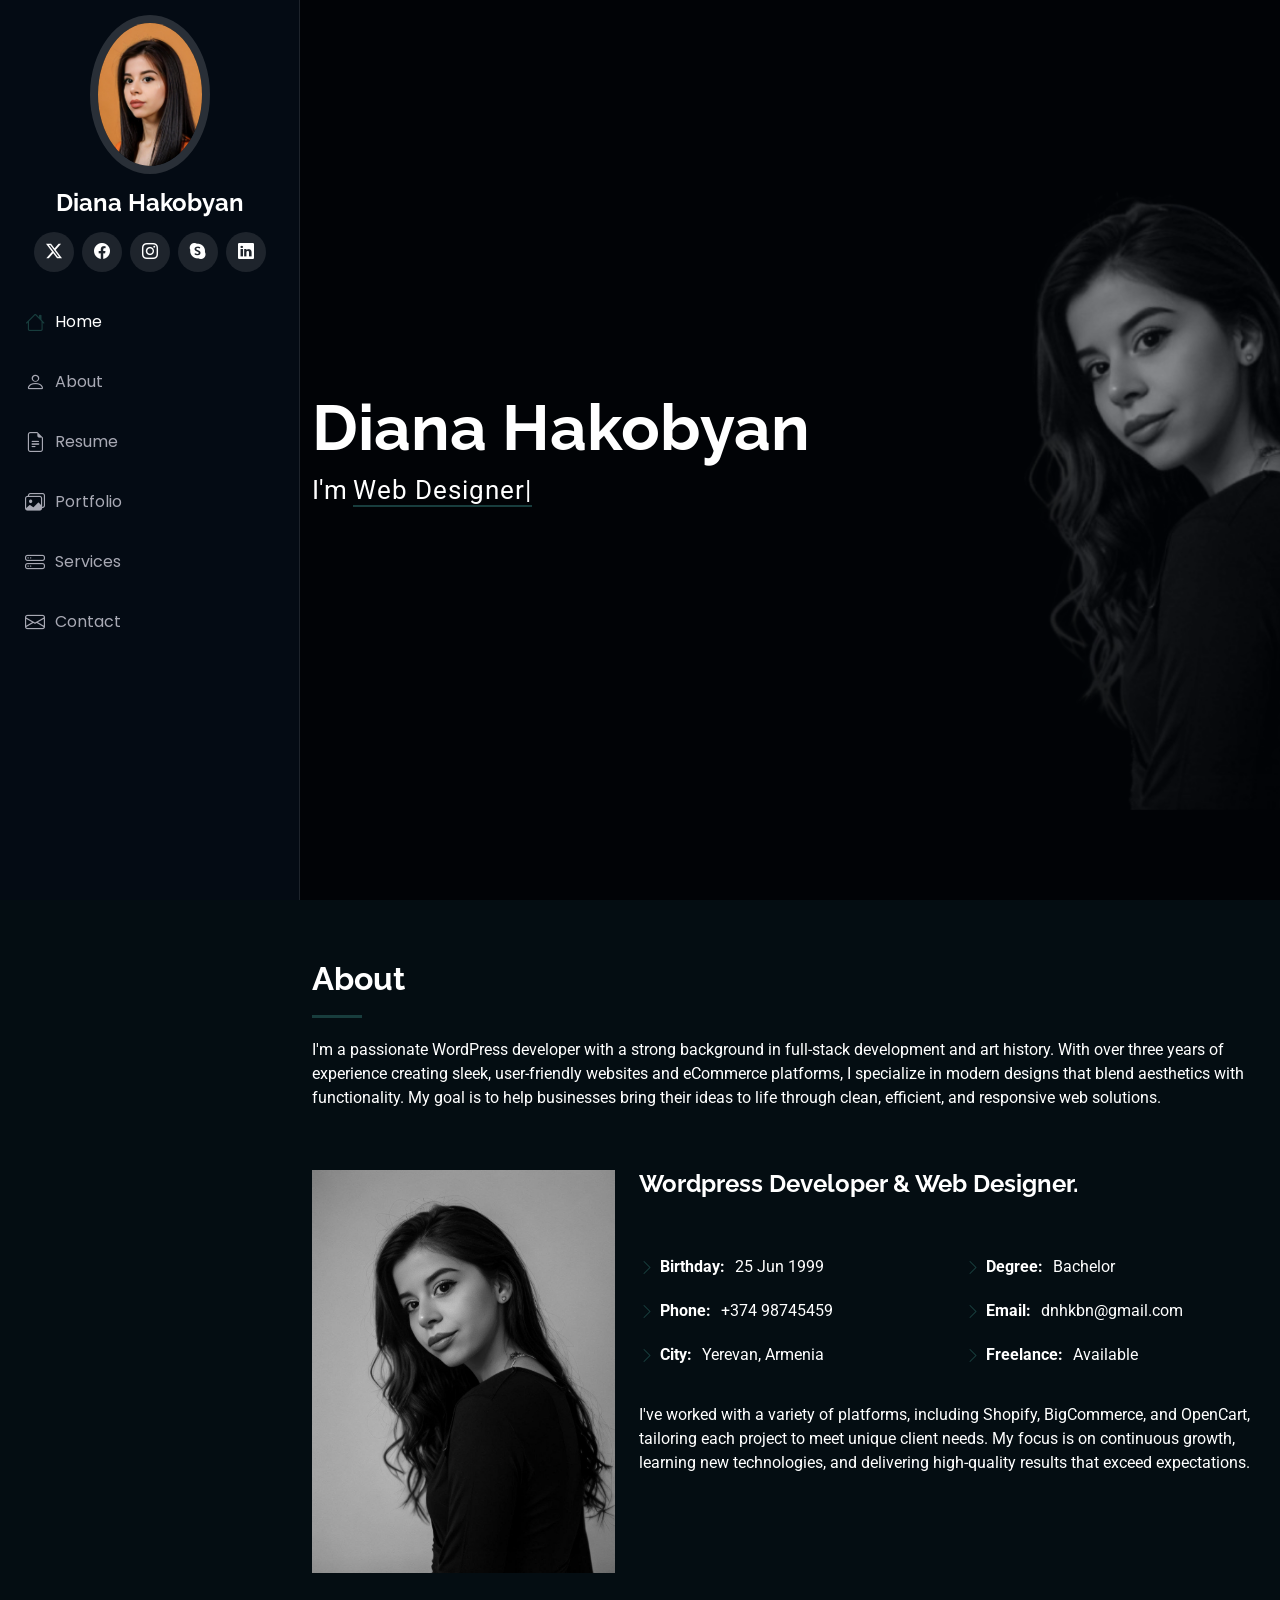
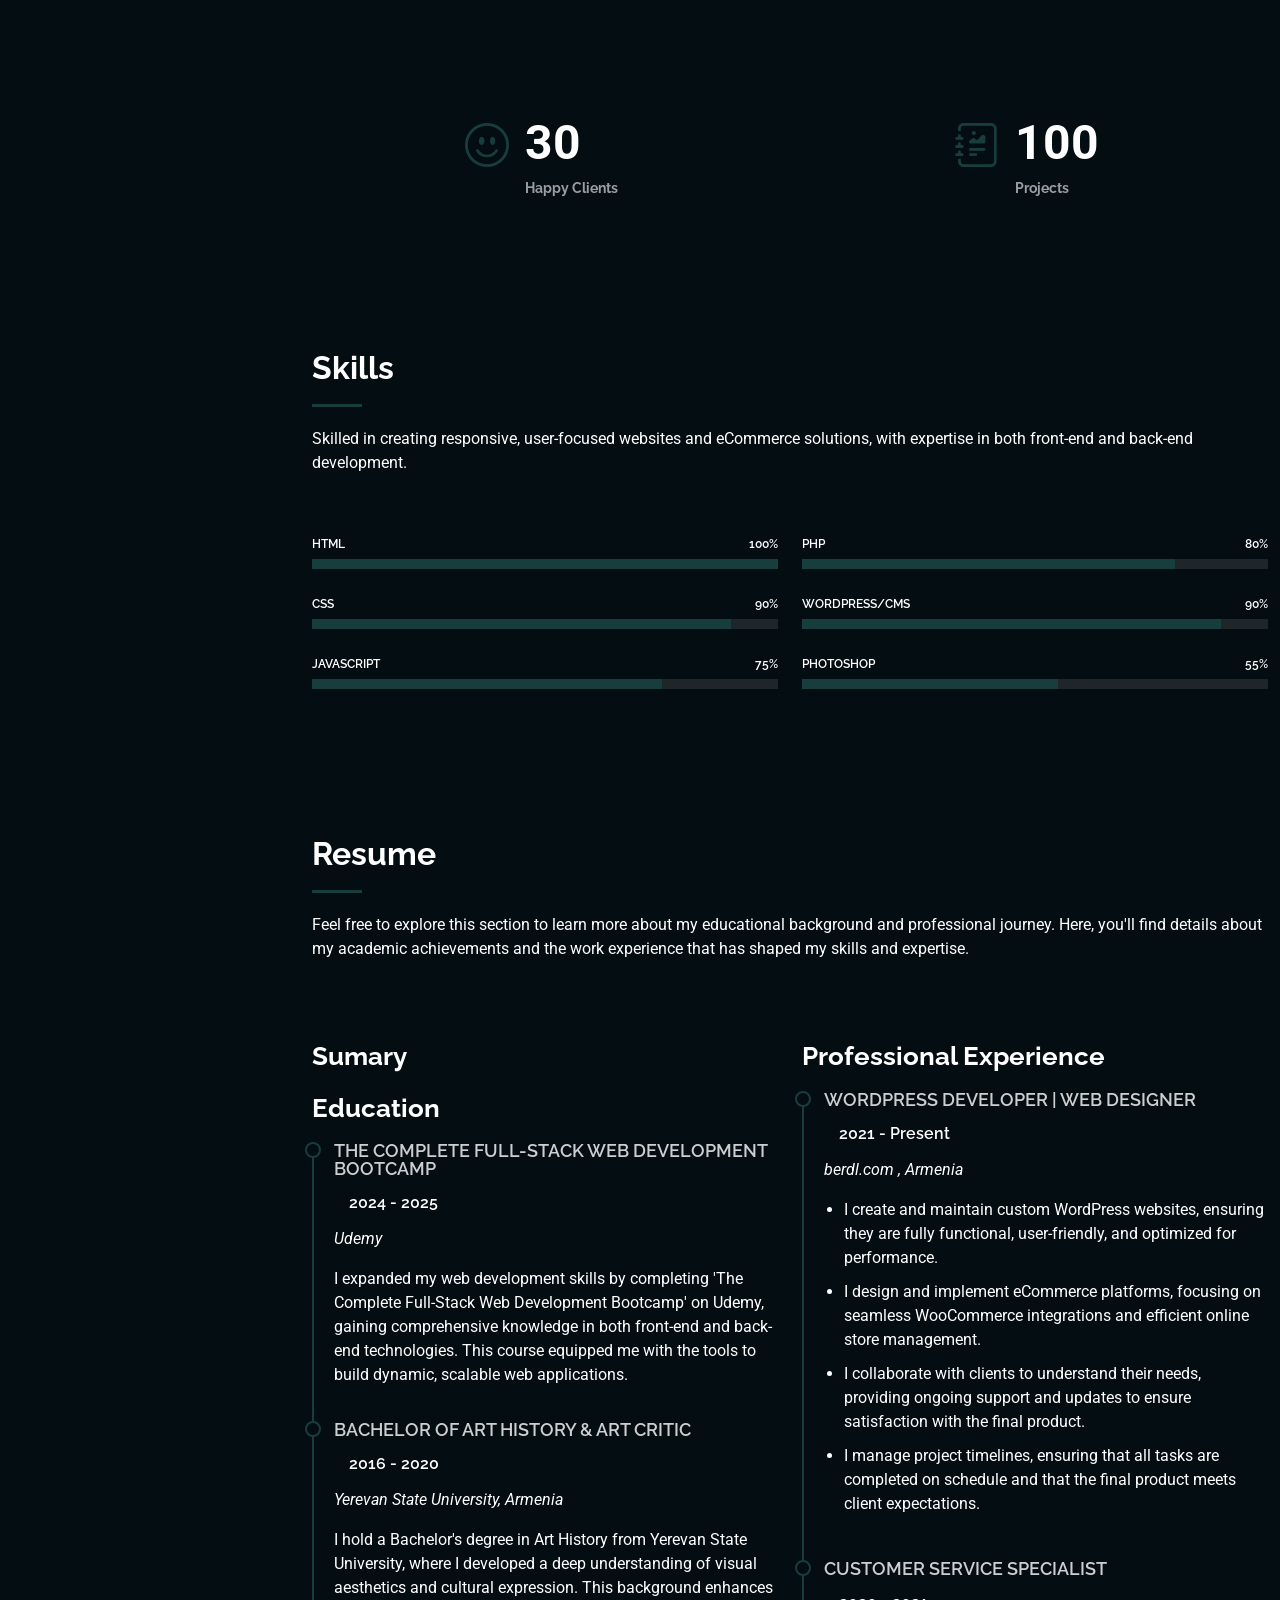
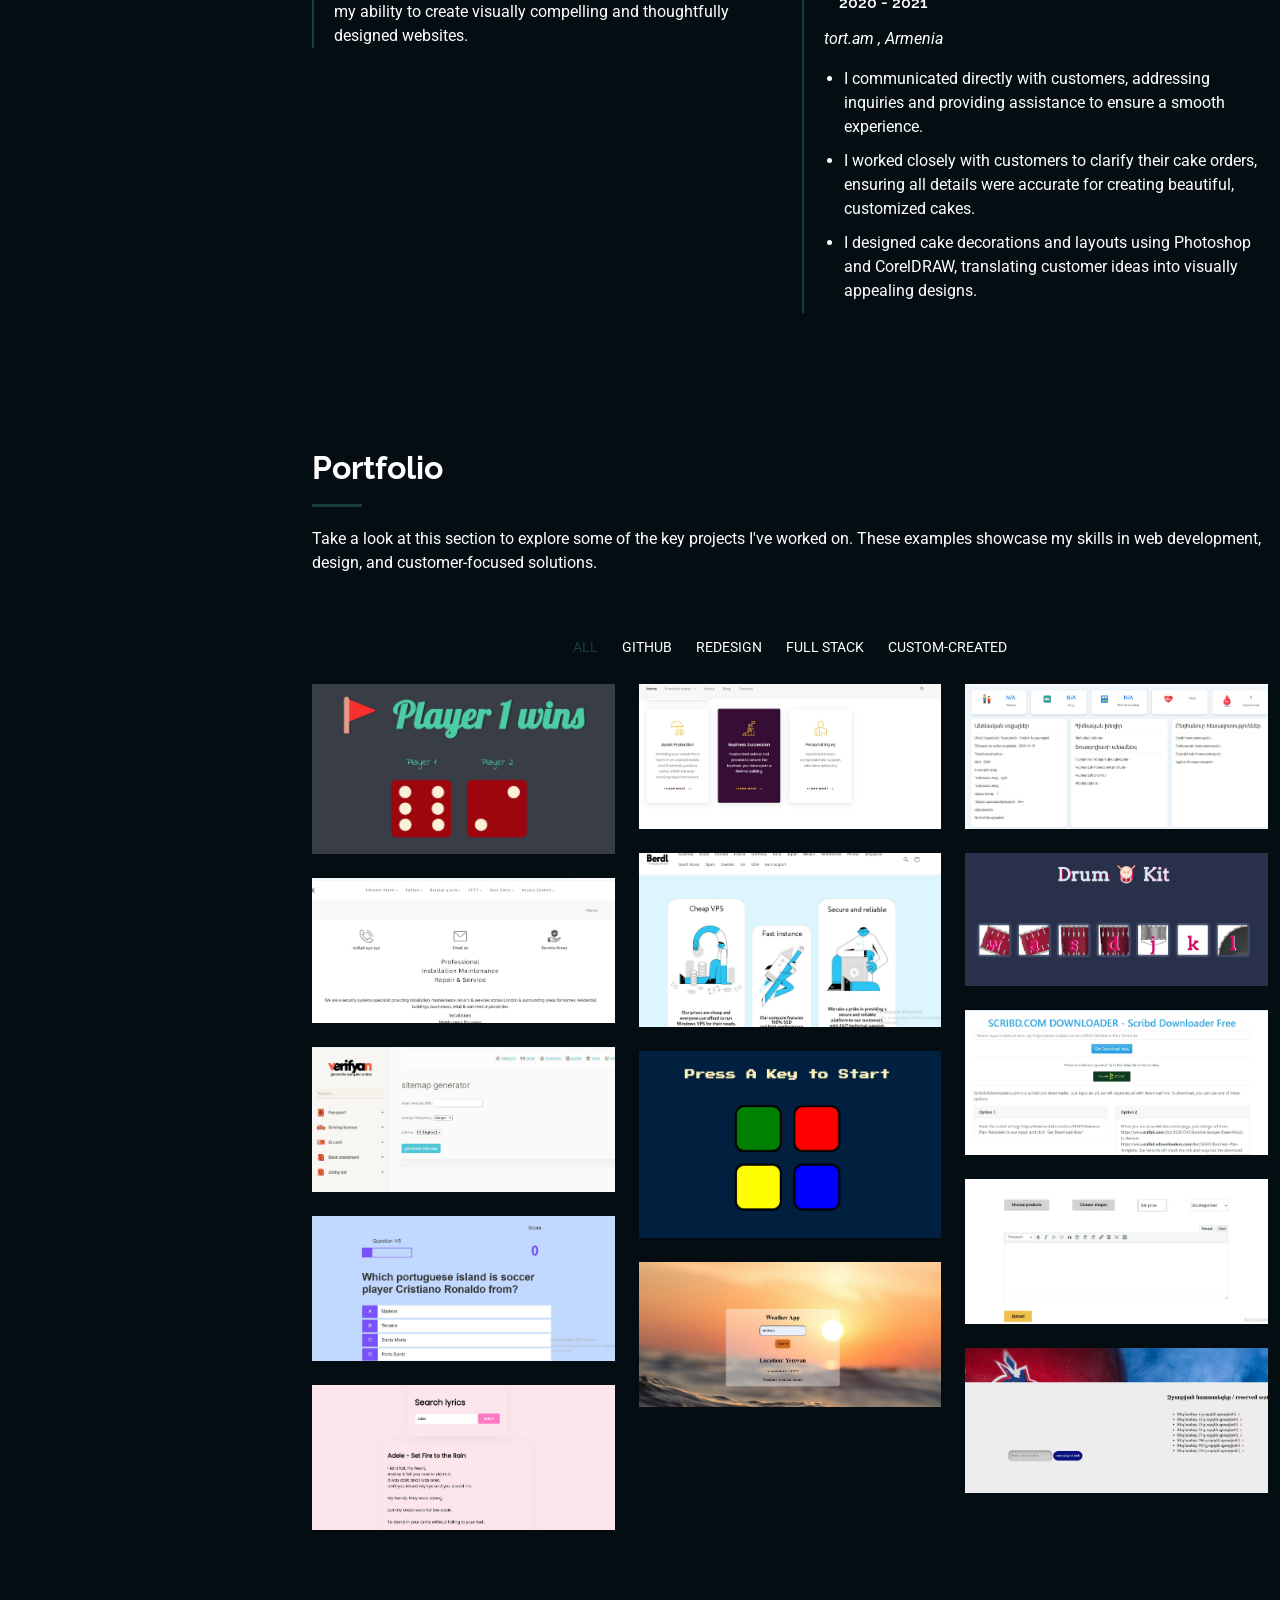
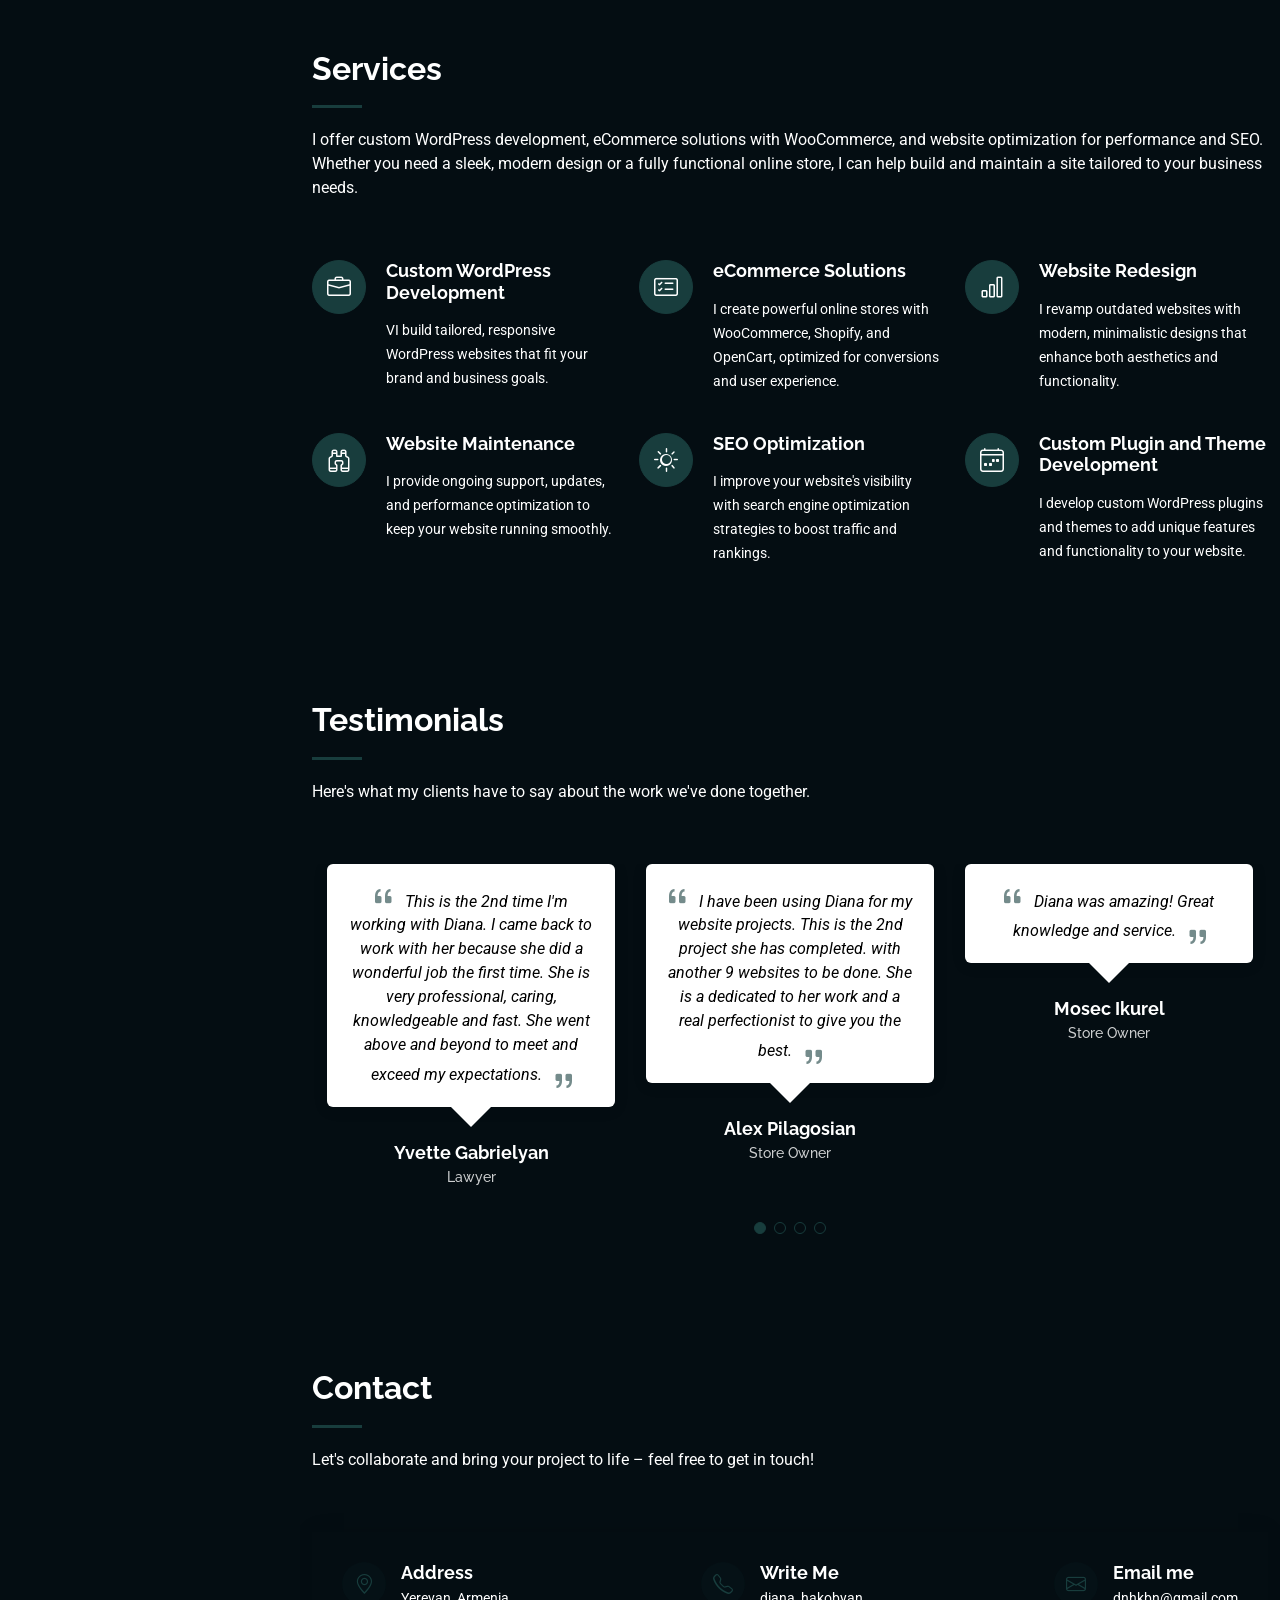
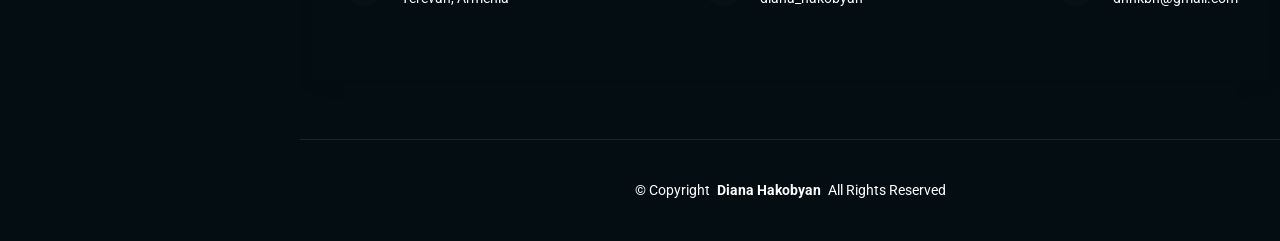
==== index.html @ a014fd64 "first commit" ====
<!DOCTYPE html>
<html lang="en">

<head>
  <meta charset="utf-8">
  <meta content="width=device-width, initial-scale=1.0" name="viewport">
  <title>Index - iPortfolio Bootstrap Template</title>
  <meta content="" name="description">
  <meta content="" name="keywords">

  <link href="assets/img/favicon.png" rel="icon">
  <link href="assets/img/apple-touch-icon.png" rel="apple-touch-icon">

  <link href="https://fonts.googleapis.com" rel="preconnect">
  <link href="https://fonts.gstatic.com" rel="preconnect" crossorigin>
  <link
    href="https://fonts.googleapis.com/css2?family=Roboto:ital,wght@0,100;0,300;0,400;0,500;0,700;0,900;1,100;1,300;1,400;1,500;1,700;1,900&family=Poppins:ital,wght@0,100;0,200;0,300;0,400;0,500;0,600;0,700;0,800;0,900;1,100;1,200;1,300;1,400;1,500;1,600;1,700;1,800;1,900&family=Raleway:ital,wght@0,100;0,200;0,300;0,400;0,500;0,600;0,700;0,800;0,900;1,100;1,200;1,300;1,400;1,500;1,600;1,700;1,800;1,900&display=swap"
    rel="stylesheet">

  <link href="assets/vendor/bootstrap/css/bootstrap.min.css" rel="stylesheet">
  <link href="assets/vendor/bootstrap-icons/bootstrap-icons.css" rel="stylesheet">
  <link href="assets/vendor/aos/aos.css" rel="stylesheet">
  <link href="assets/vendor/glightbox/css/glightbox.min.css" rel="stylesheet">
  <link href="assets/vendor/swiper/swiper-bundle.min.css" rel="stylesheet">

  <link href="assets/css/main.css" rel="stylesheet">


</head>

<body class="index-page">

  <header id="header" class="header dark-background d-flex flex-column">
    <i class="header-toggle d-xl-none bi bi-list"></i>

    <div class="profile-img">
      <img src="assets/img/my-profile-img.jpg" alt="" class="img-fluid rounded-circle">
    </div>

    <a href="index.html" class="logo d-flex align-items-center justify-content-center">
      <!-- Uncomment the line below if you also wish to use an image logo -->
      <!-- <img src="assets/img/logo.png" alt=""> -->
      <h1 class="sitename">Diana Hakobyan</h1>
    </a>

    <div class="social-links text-center">
      <a href="https://x.com/DianaHakobyan99" class="twitter"><i class="bi bi-twitter-x"></i></a>
      <a href="https://www.facebook.com/diane.hakobian" class="facebook"><i class="bi bi-facebook"></i></a>
      <a href="https://www.instagram.com/diane_hakobian?igsh=c2w3bjRsZ3l2eXR4" class="instagram"><i
          class="bi bi-instagram"></i></a>
      <a href="https://join.skype.com/invite/zMiJezoXr7oY" class="google-plus"><i class="bi bi-skype"></i></a>
      <a href="https://www.linkedin.com/in/diana-hakobian-557017204/" class="linkedin"><i
          class="bi bi-linkedin"></i></a>
    </div>

    <nav id="navmenu" class="navmenu">
      <ul>
        <li><a href="#hero" class="active"><i class="bi bi-house navicon"></i>Home</a></li>
        <li><a href="#about"><i class="bi bi-person navicon"></i> About</a></li>
        <li><a href="#resume"><i class="bi bi-file-earmark-text navicon"></i> Resume</a></li>
        <li><a href="#portfolio"><i class="bi bi-images navicon"></i> Portfolio</a></li>
        <li><a href="#services"><i class="bi bi-hdd-stack navicon"></i> Services</a></li>
        <li><a href="#contact"><i class="bi bi-envelope navicon"></i> Contact</a></li>
      </ul>
    </nav>

  </header>

  <main class="main">

    <!-- Hero Section -->
    <section id="hero" class="hero section dark-background">

      <img src="assets/img/hero-bg.jpg" alt="" data-aos="fade-in" class="">

      <div class="container" data-aos="fade-up" data-aos-delay="100">
        <h2>Diana Hakobyan</h2>
        <p>I'm <span class="typed" data-typed-items="Web Designer">Wordpress developer</span><span
            class="typed-cursor typed-cursor--blink" aria-hidden="true"></span><span
            class="typed-cursor typed-cursor--blink" aria-hidden="true"></span></p>
      </div>

    </section><!-- /Hero Section -->

    <!-- About Section -->
    <section id="about" class="about section">

      <!-- Section Title -->
      <div class="container section-title" data-aos="fade-up">
        <h2>About</h2>
        <p>I'm a passionate WordPress developer with a strong background in full-stack development and art history. With
          over three years of experience creating sleek, user-friendly websites and eCommerce platforms, I specialize in
          modern designs that blend aesthetics with functionality. My goal is to help businesses bring their ideas to
          life through clean, efficient, and responsive web solutions.</p>
      </div><!-- End Section Title -->

      <div class="container" data-aos="fade-up" data-aos-delay="100">

        <div class="row gy-4 justify-content-center">
          <div class="col-lg-4">
            <img src="assets/img/my-profile-img1.jpg" class="img-fluid" alt="">
          </div>
          <div class="col-lg-8 content">
            <h2>Wordpress Developer &amp; Web Designer.</h2>
            <p class="fst-italic py-3">
              <!-- Lorem ipsum dolor sit amet, consectetur adipiscing elit, sed do eiusmod tempor incididunt ut labore et
              dolore
              magna aliqua. -->
            </p>
            <div class="row">
              <div class="col-lg-6">
                <ul>
                  <li><i class="bi bi-chevron-right"></i> <strong>Birthday:</strong> <span>25 Jun 1999</span></li>
                  <li><i class="bi bi-chevron-right"></i> <strong>Phone:</strong> <span>+374 98745459</span></li>
                  <li><i class="bi bi-chevron-right"></i> <strong>City:</strong> <span>Yerevan, Armenia</span></li>
                </ul>
              </div>
              <div class="col-lg-6">
                <ul>
                  <li><i class="bi bi-chevron-right"></i> <strong>Degree:</strong> <span>Bachelor</span></li>
                  <li><i class="bi bi-chevron-right"></i> <strong>Email:</strong> <span>dnhkbn@gmail.com</span></li>
                  <li><i class="bi bi-chevron-right"></i> <strong>Freelance:</strong> <span>Available</span></li>
                </ul>
              </div>
            </div>
            <p class="py-3">
              I've worked with a variety of platforms, including Shopify, BigCommerce, and OpenCart, tailoring each
              project to meet unique client needs. My focus is on continuous growth, learning new technologies, and
              delivering high-quality results that exceed expectations.
            </p>
          </div>
        </div>

      </div>

    </section><!-- /About Section -->

    <!-- Stats Section -->
    <section id="stats" class="stats section">

      <div class="container" data-aos="fade-up" data-aos-delay="100">

        <div class="row gy-4" style="justify-content: space-around;">

          <div class="col-lg-3 col-md-6">
            <div class="stats-item">
              <i class="bi bi-emoji-smile"></i>
              <span data-purecounter-start="0" data-purecounter-end="30" data-purecounter-duration="1"
                class="purecounter"></span>
              <p><strong>Happy Clients</strong> <span></span></p>
            </div>
          </div><!-- End Stats Item -->

          <div class="col-lg-3 col-md-6">
            <div class="stats-item">
              <i class="bi bi-journal-richtext"></i>
              <span data-purecounter-start="0" data-purecounter-end="100" data-purecounter-duration="1"
                class="purecounter"></span>
              <p><strong>Projects</strong> <span></span></p>
            </div>
          </div><!-- End Stats Item -->

          <!-- <div class="col-lg-3 col-md-6">
            <div class="stats-item">
              <i class="bi bi-headset"></i>
              <span data-purecounter-start="0" data-purecounter-end="1453" data-purecounter-duration="1"
                class="purecounter"></span>
              <p><strong>Hours Of Support</strong> <span></span></p>
            </div>
          </div> -->

          <!-- <div class="col-lg-3 col-md-6">
            <div class="stats-item">
              <i class="bi bi-people"></i>
              <span data-purecounter-start="0" data-purecounter-end="32" data-purecounter-duration="1"
                class="purecounter"></span>
              <p><strong>Hard Workers</strong> <span></span></p>
            </div>
          </div> -->

        </div>

      </div>

    </section><!-- /Stats Section -->

    <!-- Skills Section -->
    <section id="skills" class="skills section ">

      <!-- Section Title -->
      <div class="container section-title" data-aos="fade-up">
        <h2>Skills</h2>
        <p>Skilled in creating responsive, user-focused websites and eCommerce solutions, with expertise in both
          front-end and back-end development.</p>
      </div><!-- End Section Title -->

      <div class="container" data-aos="fade-up" data-aos-delay="100">

        <div class="row skills-content skills-animation">

          <div class="col-lg-6">

            <div class="progress">
              <span class="skill"><span>HTML</span> <i class="val">100%</i></span>
              <div class="progress-bar-wrap">
                <div class="progress-bar" role="progressbar" aria-valuenow="100" aria-valuemin="0" aria-valuemax="100">
                </div>
              </div>
            </div><!-- End Skills Item -->

            <div class="progress">
              <span class="skill"><span>CSS</span> <i class="val">90%</i></span>
              <div class="progress-bar-wrap">
                <div class="progress-bar" role="progressbar" aria-valuenow="90" aria-valuemin="0" aria-valuemax="100">
                </div>
              </div>
            </div><!-- End Skills Item -->

            <div class="progress">
              <span class="skill"><span>JavaScript</span> <i class="val">75%</i></span>
              <div class="progress-bar-wrap">
                <div class="progress-bar" role="progressbar" aria-valuenow="75" aria-valuemin="0" aria-valuemax="100">
                </div>
              </div>
            </div><!-- End Skills Item -->

          </div>

          <div class="col-lg-6">

            <div class="progress">
              <span class="skill"><span>PHP</span> <i class="val">80%</i></span>
              <div class="progress-bar-wrap">
                <div class="progress-bar" role="progressbar" aria-valuenow="80" aria-valuemin="0" aria-valuemax="100">
                </div>
              </div>
            </div><!-- End Skills Item -->

            <div class="progress">
              <span class="skill"><span>WordPress/CMS</span> <i class="val">90%</i></span>
              <div class="progress-bar-wrap">
                <div class="progress-bar" role="progressbar" aria-valuenow="90" aria-valuemin="0" aria-valuemax="100">
                </div>
              </div>
            </div><!-- End Skills Item -->

            <div class="progress">
              <span class="skill"><span>Photoshop</span> <i class="val">55%</i></span>
              <div class="progress-bar-wrap">
                <div class="progress-bar" role="progressbar" aria-valuenow="55" aria-valuemin="0" aria-valuemax="100">
                </div>
              </div>
            </div><!-- End Skills Item -->

          </div>

        </div>

      </div>

    </section><!-- /Skills Section -->

    <!-- Resume Section -->
    <section id="resume" class="resume section">

      <!-- Section Title -->
      <div class="container section-title" data-aos="fade-up">
        <h2>Resume</h2>
        <p>Feel free to explore this section to learn more about my educational background and professional journey.
          Here, you'll find details about my academic achievements and the work experience that has shaped my skills and
          expertise.</p>
      </div><!-- End Section Title -->

      <div class="container">

        <div class="row">

          <div class="col-lg-6" data-aos="fade-up" data-aos-delay="100">
            <h3 class="resume-title">Sumary</h3>

            <!-- <div class="resume-item pb-0">
              <h4>Brandon Johnson</h4>
              <p><em>Innovative and deadline-driven Graphic Designer with 3+ years of experience designing and
                  developing user-centered digital/print marketing material from initial concept to final, polished
                  deliverable.</em></p>
              <ul>
                <li>Portland par 127,Orlando, FL</li>
                <li>(123) 456-7891</li>
                <li>alice.barkley@example.com</li>
              </ul>
            </div> -->

            <h3 class="resume-title">Education</h3>
            <div class="resume-item">
              <h4>The Complete Full-Stack Web Development Bootcamp</h4>
              <h5>2024 - 2025</h5>
              <p><em>Udemy</em></p>
              <p>I expanded my web development skills by completing 'The Complete Full-Stack Web Development Bootcamp'
                on Udemy, gaining comprehensive knowledge in both front-end and back-end technologies. This course
                equipped me with the tools to build dynamic, scalable web applications.</p>
            </div>

            <div class="resume-item">
              <h4>Bachelor of Art History &amp; Art Critic</h4>
              <h5>2016 - 2020</h5>
              <p><em>Yerevan State University, Armenia</em></p>
              <p>I hold a Bachelor's degree in Art History from Yerevan State University, where I developed a deep
                understanding of visual aesthetics and cultural expression. This background enhances my ability to
                create visually compelling and thoughtfully designed websites.</p>
            </div><!-- Edn Resume Item -->

          </div>

          <div class="col-lg-6" data-aos="fade-up" data-aos-delay="200">
            <h3 class="resume-title">Professional Experience</h3>
            <div class="resume-item">
              <h4>Wordpress developer | Web designer</h4>
              <h5>2021 - Present</h5>
              <p><em>berdl.com , Armenia</em></p>
              <ul>
                <li>I create and maintain custom WordPress websites, ensuring they are fully functional, user-friendly,
                  and optimized for performance.</li>
                <li>I design and implement eCommerce platforms, focusing on seamless WooCommerce integrations and
                  efficient online store management.
                </li>
                <li>I collaborate with clients to understand their needs, providing ongoing support and updates to
                  ensure satisfaction with the final product.
                </li>
                <li>I manage project timelines, ensuring that all tasks are completed on schedule and that the final
                  product meets client expectations.
                </li>
              </ul>
            </div><!-- Edn Resume Item -->

            <div class="resume-item">
              <h4>Customer service specialist</h4>
              <h5>2020 - 2021</h5>
              <p><em>tort.am , Armenia</em></p>
              <ul>
                <li>I communicated directly with customers, addressing inquiries and providing assistance to ensure a
                  smooth experience.
                </li>
                <li>I worked closely with customers to clarify their cake orders, ensuring all details were accurate for
                  creating beautiful, customized cakes.
                </li>
                <li>I designed cake decorations and layouts using Photoshop and CorelDRAW, translating customer ideas
                  into visually appealing designs.
                </li>
              </ul>
            </div><!-- Edn Resume Item -->

          </div>

        </div>

      </div>

    </section><!-- /Resume Section -->

    <!-- Portfolio Section -->
    <section id="portfolio" class="portfolio section ">

      <!-- Section Title -->
      <div class="container section-title" data-aos="fade-up">
        <h2>Portfolio</h2>
        <p>Take a look at this section to explore some of the key projects I've worked on. These examples showcase my
          skills in web development, design, and customer-focused solutions.</p>
      </div><!-- End Section Title -->

      <div class="container">

        <div class="isotope-layout" data-default-filter="*" data-layout="masonry" data-sort="original-order">

          <ul class="portfolio-filters isotope-filters" data-aos="fade-up" data-aos-delay="100">
            <li data-filter="*" class="filter-active">All</li>
            <li data-filter=".filter-app">Github</li>
            <li data-filter=".filter-product">Redesign</li>
            <li data-filter=".filter-branding">Full stack</li>
            <li data-filter=".filter-books">Custom-created</li>
          </ul><!-- End Portfolio Filters -->

          <div class="row gy-4 isotope-container" data-aos="fade-up" data-aos-delay="200">

            <div class="col-lg-4 col-md-6 portfolio-item isotope-item filter-app">
              <div class="portfolio-content h-100">
                <img src="assets/img/portfolio/app-1.jpg" class="img-fluid" alt="">
                <div class="portfolio-info">
                  <h4>Dicee game</h4>
                  <a href="assets/img/portfolio/app-1.jpg" title="Dicee game" data-gallery="portfolio-gallery-app"
                    class="glightbox preview-link"><i class="bi bi-zoom-in"></i></a>
                  <a href="https://dianahak.github.io/dicee_game/" title="More Details" class="details-link"><i
                      class="bi bi-link-45deg"></i></a>
                </div>
              </div>
            </div><!-- End Portfolio Item -->

            <div class="col-lg-4 col-md-6 portfolio-item isotope-item filter-product">
              <div class="portfolio-content h-100">
                <img src="assets/img/portfolio/product-1.jpg" class="img-fluid" alt="Redesign of a website">
                <div class="portfolio-info">
                  <h4>Law company</h4>
                  <a href="assets/img/portfolio/product-1.jpg" title="" data-gallery="portfolio-gallery-product"
                    class="glightbox preview-link"><i class="bi bi-zoom-in"></i></a>
                  <a href="https://astrialawgroup.com/" title="More Details" class="details-link"><i
                      class="bi bi-link-45deg"></i></a>
                </div>
              </div>
            </div><!-- End Portfolio Item -->

            <div class="col-lg-4 col-md-6 portfolio-item isotope-item filter-branding">
              <div class="portfolio-content h-100">
                <img src="assets/img/portfolio/branding-1.jpg" class="img-fluid" alt="">
                <div class="portfolio-info">
                  <h4>Medical card project</h4>
                  <a href="assets/img/portfolio/branding-1.jpg" title="PHP and MYSQL based website for medical cards"
                    data-gallery="portfolio-gallery-branding" class="glightbox preview-link"><i
                      class="bi bi-zoom-in"></i></a>
                  <a href="#" title="More Details" class="details-link"><i class="bi bi-link-45deg"></i></a>
                </div>
              </div>
            </div><!-- End Portfolio Item -->

            <div class="col-lg-4 col-md-6 portfolio-item isotope-item filter-books">
              <div class="portfolio-content h-100">
                <img src="assets/img/portfolio/books-1.jpg" class="img-fluid" alt="">
                <div class="portfolio-info">
                  <h4>berdl.com</h4>
                  <a href="assets/img/portfolio/books-1.jpg" title="berdl.com" data-gallery="portfolio-gallery-book"
                    class="glightbox preview-link"><i class="bi bi-zoom-in"></i></a>
                  <a href="https://web.archive.org/web/20221020005708/http://berdl.com/" title="More Details"
                    class="details-link"><i class="bi bi-link-45deg"></i></a>
                </div>
              </div>
            </div><!-- End Portfolio Item -->

            <div class="col-lg-4 col-md-6 portfolio-item isotope-item filter-app">
              <div class="portfolio-content h-100">
                <img src="assets/img/portfolio/app-2.jpg" class="img-fluid" alt="">
                <div class="portfolio-info">
                  <h4>Drum Kit</h4>
                  <a href="assets/img/portfolio/app-2.jpg" title="Drum Kit" data-gallery="portfolio-gallery-app"
                    class="glightbox preview-link"><i class="bi bi-zoom-in"></i></a>
                  <a href="https://dianahak.github.io/drum-kit/" title="More Details" class="details-link"><i
                      class="bi bi-link-45deg"></i></a>
                </div>
              </div>
            </div><!-- End Portfolio Item -->

            <div class="col-lg-4 col-md-6 portfolio-item isotope-item filter-product">
              <div class="portfolio-content h-100">
                <img src="assets/img/portfolio/product-2.jpg" class="img-fluid" alt="Redesign">
                <div class="portfolio-info">
                  <h4>Repair and Services website</h4>
                  <a href="assets/img/portfolio/product-2.jpg" title="" data-gallery="portfolio-gallery-product"
                    class="glightbox preview-link"><i class="bi bi-zoom-in"></i></a>
                  <a href="https://mayfair-security.co.uk/" title="More Details" class="details-link"><i
                      class="bi bi-link-45deg"></i></a>
                </div>
              </div>
            </div><!-- End Portfolio Item -->

            <div class="col-lg-4 col-md-6 portfolio-item isotope-item filter-branding">
              <div class="portfolio-content h-100">
                <img src="assets/img/portfolio/branding-2.jpg" class="img-fluid" alt="">
                <div class="portfolio-info">
                  <h4>Scribd downloader</h4>
                  <a href="assets/img/portfolio/branding-2.jpg"
                    title="Node.js based custom app to batch download files from scribd.com"
                    data-gallery="portfolio-gallery-branding" class="glightbox preview-link"><i
                      class="bi bi-zoom-in"></i></a>
                  <a href="portfolio-details.html" title="More Details" class="details-link"><i
                      class="bi bi-link-45deg"></i></a>
                </div>
              </div>
            </div><!-- End Portfolio Item -->

            <div class="col-lg-4 col-md-6 portfolio-item isotope-item filter-books">
              <div class="portfolio-content h-100">
                <img src="assets/img/portfolio/books-2.jpg" class="img-fluid" alt="">
                <div class="portfolio-info">
                  <h4>Sitemap generator</h4>
                  <p>Lorem ipsum, dolor sit amet consectetur</p>
                  <a href="assets/img/portfolio/books-2.jpg" title="sitemap generator"
                    data-gallery="portfolio-gallery-book" class="glightbox preview-link"><i
                      class="bi bi-zoom-in"></i></a>
                  <a href="https://verifyan.com/sitemap-generator.php" title="More Details" class="details-link"><i
                      class="bi bi-link-45deg"></i></a>
                </div>
              </div>
            </div><!-- End Portfolio Item -->

            <div class="col-lg-4 col-md-6 portfolio-item isotope-item filter-app">
              <div class="portfolio-content h-100">
                <img src="assets/img/portfolio/app-3.jpg" class="img-fluid" alt="">
                <div class="portfolio-info">
                  <h4>Simon game</h4>
                  <a href="assets/img/portfolio/app-3.jpg" title="Simon game" data-gallery="portfolio-gallery-app"
                    class="glightbox preview-link"><i class="bi bi-zoom-in"></i></a>
                  <a href="https://dianahak.github.io/Simon-game/" title="More Details" class="details-link"><i
                      class="bi bi-link-45deg"></i></a>
                </div>
              </div>
            </div>

            <div class="col-lg-4 col-md-6 portfolio-item isotope-item filter-books">
              <div class="portfolio-content h-100">
                <img src="assets/img/portfolio/books-3.jpg" class="img-fluid" alt="">
                <div class="portfolio-info">
                  <h4>Wordpress digital product uploader</h4>
                  <a href="assets/img/portfolio/books-3.jpg" title="Wordpress digital product uploader"
                    data-gallery="portfolio-gallery-book" class="glightbox preview-link"><i
                      class="bi bi-zoom-in"></i></a>
                  <a href="https://datempl.cc/producti/" title="More Details" class="details-link"><i
                      class="bi bi-link-45deg"></i></a>
                </div>
              </div>
            </div><!-- End Portfolio Item -->

            <div class="col-lg-4 col-md-6 portfolio-item isotope-item filter-app">
              <div class="portfolio-content h-100">
                <img src="assets/img/portfolio/app-4.jpg" class="img-fluid" alt="">
                <div class="portfolio-info">
                  <h4>Quiz game</h4>
                  <a href="assets/img/portfolio/app-4.jpg" title="quiz game" data-gallery="portfolio-gallery-app"
                    class="glightbox preview-link"><i class="bi bi-zoom-in"></i></a>
                  <a href="https://dianahak.github.io/quiz/game.html" title="More Details" class="details-link"><i
                      class="bi bi-link-45deg"></i></a>
                </div>
              </div>
            </div>
            <div class="col-lg-4 col-md-6 portfolio-item isotope-item filter-app">
              <div class="portfolio-content h-100">
                <img src="assets/img/portfolio/app-5.jpg" class="img-fluid" alt="">
                <div class="portfolio-info">
                  <h4>Weather app</h4>
                  <a href="assets/img/portfolio/app-5.jpg" title="weather app" data-gallery="portfolio-gallery-app"
                    class="glightbox preview-link"><i class="bi bi-zoom-in"></i></a>
                  <a href="https://dianahak.github.io/weather-app/" title="More Details" class="details-link"><i
                      class="bi bi-link-45deg"></i></a>
                </div>
              </div>
            </div>
            <div class="col-lg-4 col-md-6 portfolio-item isotope-item filter-app">
              <div class="portfolio-content h-100">
                <img src="assets/img/portfolio/app-6.jpg" class="img-fluid" alt="">
                <div class="portfolio-info">
                  <h4>Stadium seats checker</h4>
                  <a href="assets/img/portfolio/app-6.jpg" title="an app to check if the seat is taken or not"
                    data-gallery="portfolio-gallery-app" class="glightbox preview-link"><i
                      class="bi bi-zoom-in"></i></a>
                  <a href="https://dianahak.github.io/stadium-seats/" title="More Details" class="details-link"><i
                      class="bi bi-link-45deg"></i></a>
                </div>
              </div>
            </div>
            <div class="col-lg-4 col-md-6 portfolio-item isotope-item filter-app">
              <div class="portfolio-content h-100">
                <img src="assets/img/portfolio/app-7.jpg" class="img-fluid" alt="">
                <div class="portfolio-info">
                  <h4>Song lyrics app</h4>
                  <a href="assets/img/portfolio/app-7.jpg" title="song lyrics app" data-gallery="portfolio-gallery-app"
                    class="glightbox preview-link"><i class="bi bi-zoom-in"></i></a>
                  <a href="https://dianahak.github.io/song-lyrics-app/" title="More Details" class="details-link"><i
                      class="bi bi-link-45deg"></i></a>
                </div>
              </div>
            </div>
          </div><!-- End Portfolio Container -->

        </div>

      </div>

    </section><!-- /Portfolio Section -->

    <!-- Services Section -->
    <section id="services" class="services section">

      <!-- Section Title -->
      <div class="container section-title" data-aos="fade-up">
        <h2>Services</h2>
        <p>I offer custom WordPress development, eCommerce solutions with WooCommerce, and website optimization for
          performance and SEO. Whether you need a sleek, modern design or a fully functional online store, I can help
          build and maintain a site tailored to your business needs.</p>
      </div><!-- End Section Title -->

      <div class="container">

        <div class="row gy-4">

          <div class="col-lg-4 col-md-6 service-item d-flex" data-aos="fade-up" data-aos-delay="100">
            <div class="icon flex-shrink-0"><i class="bi bi-briefcase"></i></div>
            <div>
              <h4 class="title"><a href="service-details.html" class="stretched-link">Custom WordPress Development</a>
              </h4>
              <p class="description">VI build tailored, responsive WordPress websites that fit your brand and business
                goals.
              </p>
            </div>
          </div>
          <!-- End Service Item -->

          <div class="col-lg-4 col-md-6 service-item d-flex" data-aos="fade-up" data-aos-delay="200">
            <div class="icon flex-shrink-0"><i class="bi bi-card-checklist"></i></div>
            <div>
              <h4 class="title"><a href="service-details.html" class="stretched-link">eCommerce Solutions</a></h4>
              <p class="description">I create powerful online stores with WooCommerce, Shopify, and OpenCart, optimized
                for conversions and user experience.
              </p>
            </div>
          </div><!-- End Service Item -->

          <div class="col-lg-4 col-md-6 service-item d-flex" data-aos="fade-up" data-aos-delay="300">
            <div class="icon flex-shrink-0"><i class="bi bi-bar-chart"></i></div>
            <div>
              <h4 class="title"><a href="service-details.html" class="stretched-link">Website Redesign
                </a></h4>
              <p class="description">I revamp outdated websites with modern, minimalistic designs that enhance both
                aesthetics and functionality.

              </p>
            </div>
          </div><!-- End Service Item -->

          <div class="col-lg-4 col-md-6 service-item d-flex" data-aos="fade-up" data-aos-delay="400">
            <div class="icon flex-shrink-0"><i class="bi bi-binoculars"></i></div>
            <div>
              <h4 class="title"><a href="service-details.html" class="stretched-link">Website Maintenance
                </a></h4>
              <p class="description">I provide ongoing support, updates, and performance optimization to keep your
                website running smoothly.
              </p>
            </div>
          </div><!-- End Service Item -->

          <div class="col-lg-4 col-md-6 service-item d-flex" data-aos="fade-up" data-aos-delay="500">
            <div class="icon flex-shrink-0"><i class="bi bi-brightness-high"></i></div>
            <div>
              <h4 class="title"><a href="service-details.html" class="stretched-link">SEO Optimization
                </a></h4>
              <p class="description">I improve your website's visibility with search engine optimization strategies to
                boost traffic and rankings.
              </p>
            </div>
          </div><!-- End Service Item -->

          <div class="col-lg-4 col-md-6 service-item d-flex" data-aos="fade-up" data-aos-delay="600">
            <div class="icon flex-shrink-0"><i class="bi bi-calendar4-week"></i></div>
            <div>
              <h4 class="title"><a href="service-details.html" class="stretched-link">Custom Plugin and Theme
                  Development
                </a></h4>
              <p class="description">I develop custom WordPress plugins and themes to add unique features and
                functionality to your website.
              </p>
            </div>
          </div><!-- End Service Item -->

        </div>

      </div>

    </section><!-- /Services Section -->

    <!-- Testimonials Section -->
    <section id="testimonials" class="testimonials section ">

      <!-- Section Title -->
      <div class="container section-title" data-aos="fade-up">
        <h2>Testimonials</h2>
        <p>Here's what my clients have to say about the work we've done together.</p>
      </div><!-- End Section Title -->

      <div class="container" data-aos="fade-up" data-aos-delay="100">

        <div class="swiper init-swiper">
          <script type="application/json" class="swiper-config">
            {
              "loop": true,
              "speed": 600,
              "autoplay": {
                "delay": 5000
              },
              "slidesPerView": "auto",
              "pagination": {
                "el": ".swiper-pagination",
                "type": "bullets",
                "clickable": true
              },
              "breakpoints": {
                "320": {
                  "slidesPerView": 1,
                  "spaceBetween": 40
                },
                "1200": {
                  "slidesPerView": 3,
                  "spaceBetween": 1
                }
              }
            }
          </script>
          <div class="swiper-wrapper">

            <div class="swiper-slide">
              <div class="testimonial-item">
                <a href="https://www.fiverr.com/diana_hakobyan?public_mode=true">
                  <p>
                    <i class="bi bi-quote quote-icon-left"></i>
                    <span style="color: black;">This is the 2nd time I'm working with Diana. I came back to work with
                      her
                      because she did a wonderful job the first time. She is very professional, caring, knowledgeable
                      and
                      fast. She went above and beyond to meet and exceed my expectations.
                    </span>
                    <i class="bi bi-quote quote-icon-right"></i>
                  </p>
                </a>
                <h3>Yvette Gabrielyan</h3>
                <h4>Lawyer</h4>
              </div>
            </div><!-- End testimonial item -->

            <div class="swiper-slide">
              <div class="testimonial-item">
                <a href="https://www.fiverr.com/diana_hakobyan?public_mode=true">
                  <p>
                    <i class="bi bi-quote quote-icon-left"></i>
                    <span style="color: black;">I have been using Diana for my website projects. This is the 2nd project
                      she has completed. with another 9 websites to be done. She is a dedicated to her work and a real
                      perfectionist to give you the best.

                    </span>
                    <i class="bi bi-quote quote-icon-right"></i>
                  </p>
                </a>
                <h3>Alex Pilagosian</h3>
                <h4>Store Owner</h4>
              </div>
            </div><!-- End testimonial item -->

            <div class="swiper-slide">
              <div class="testimonial-item">
                <a href="https://www.fiverr.com/diana_hakobyan?public_mode=true">
                  <p>
                    <i class="bi bi-quote quote-icon-left"></i>
                    <span style="color: black;">Diana was amazing! Great knowledge and service. </span>
                    <i class="bi bi-quote quote-icon-right"></i>
                  </p>
                </a>
                <h3>Mosec Ikurel</h3>
                <h4>Store Owner</h4>
              </div>
            </div><!-- End testimonial item -->

            <div class="swiper-slide">
              <div class="testimonial-item">
                <a href="https://www.fiverr.com/diana_hakobyan?public_mode=true">
                  <p>
                    <i class="bi bi-quote quote-icon-left"></i>
                    <span style="color: black;">FDiana has very open personality. She listens and undestands the issues.
                      She works very quick, she's sharp, ballanced and dedicated person. I love to work with her and
                      will order again. Highly recommended.

                    </span>
                    <i class="bi bi-quote quote-icon-right"></i>
                  </p>
                </a>
                <h3>Tigran</h3>
                <h4>Store owner</h4>
              </div>
            </div><!-- End testimonial item -->



          </div>
          <div class="swiper-pagination"></div>
        </div>

      </div>

    </section><!-- /Testimonials Section -->

    <!-- Contact Section -->
    <section id="contact" class="contact section">

      <!-- Section Title -->
      <div class="container section-title" data-aos="fade-up">
        <h2>Contact</h2>
        <p>Let's collaborate and bring your project to life – feel free to get in touch!</p>
      </div><!-- End Section Title -->

      <div class="container" data-aos="fade-up" data-aos-delay="100">

        <div class="row gy-4">

          <div class="col-lg-12">

            <div class="info-wrap d-flex">
              <div class="info-item d-flex" data-aos="fade-up" data-aos-delay="200">
                <i class="bi bi-geo-alt flex-shrink-0"></i>
                <div>
                  <h3>Address</h3>
                  <p>Yerevan, Armenia</p>
                </div>
              </div><!-- End Info Item -->

              <div class="info-item d-flex" data-aos="fade-up" data-aos-delay="300">
                <i class="bi bi-telephone flex-shrink-0"></i>
                <div>
                  <h3>Write Me</h3>
                  <p><a style="color:white" href="https://www.fiverr.com/diana_hakobyan?public_mode=true">diana_hakobyan</a></p>
                </div>
              </div>

              <div class="info-item d-flex" data-aos="fade-up" data-aos-delay="400">
                <i class="bi bi-envelope flex-shrink-0"></i>
                <div>
                  <h3>Email me</h3>
                  <p>dnhkbn@gmail.com</p>
                </div>
              </div>

            </div>
          </div>

         

        </div>

      </div>

    </section>

  </main>

  <footer id="footer" class="footer position-relative ">

    <div class="container">
      <div class="copyright text-center ">
        <p>© <span>Copyright</span> <strong class="px-1 sitename">Diana Hakobyan</strong> <span>All Rights
            Reserved</span>
        </p>
      </div>

    </div>

  </footer>

  <!-- Scroll Top -->
  <a href="#" id="scroll-top" class="scroll-top d-flex align-items-center justify-content-center"><i
      class="bi bi-arrow-up-short"></i></a>

  <!-- Preloader -->
  <div id="preloader"></div>

  <!-- Vendor JS Files -->
  <script src="assets/vendor/bootstrap/js/bootstrap.bundle.min.js"></script>
  <script src="assets/vendor/php-email-form/validate.js"></script>
  <script src="assets/vendor/aos/aos.js"></script>
  <script src="assets/vendor/typed.js/typed.umd.js"></script>
  <script src="assets/vendor/purecounter/purecounter_vanilla.js"></script>
  <script src="assets/vendor/waypoints/noframework.waypoints.js"></script>
  <script src="assets/vendor/glightbox/js/glightbox.min.js"></script>
  <script src="assets/vendor/imagesloaded/imagesloaded.pkgd.min.js"></script>
  <script src="assets/vendor/isotope-layout/isotope.pkgd.min.js"></script>
  <script src="assets/vendor/swiper/swiper-bundle.min.js"></script>

  <!-- Main JS File -->
  <script src="assets/js/main.js"></script>

</body>

</html>
---- assets/css/main.css ----
/**
* Template Name: iPortfolio
* Template URL: https://bootstrapmade.com/iportfolio-bootstrap-portfolio-websites-template/
* Updated: Jun 29 2024 with Bootstrap v5.3.3
* Author: BootstrapMade.com
* License: https://bootstrapmade.com/license/
*/

/*--------------------------------------------------------------
# Font & Color Variables
# Help: https://bootstrapmade.com/color-system/
--------------------------------------------------------------*/
/* Fonts */
:root {
  --default-font: "Roboto",  system-ui, -apple-system, "Segoe UI", Roboto, "Helvetica Neue", Arial, "Noto Sans", "Liberation Sans", sans-serif, "Apple Color Emoji", "Segoe UI Emoji", "Segoe UI Symbol", "Noto Color Emoji";
  --heading-font: "Raleway",  sans-serif;
  --nav-font: "Poppins",  sans-serif;
}

/* Global Colors - The following color variables are used throughout the website. Updating them here will change the color scheme of the entire website */
:root { 
  --background-color: #040D12; /* Background color for the entire website, including individual sections */
  --default-color: #fff; /* Default color used for the majority of the text content across the entire website */
  --heading-color: #fff; /* Color for headings, subheadings and title throughout the website */
  --accent-color: #183D3D; /* Accent color that represents your brand on the website. It's used for buttons, links, and other elements that need to stand out */
  --surface-color: #ffffff; /* The surface color is used as a background of boxed elements within sections, such as cards, icon boxes, or other elements that require a visual separation from the global background. */
  --contrast-color: #ffffff; /* Contrast color for text, ensuring readability against backgrounds of accent, heading, or default colors. */
}

/* Nav Menu Colors - The following color variables are used specifically for the navigation menu. They are separate from the global colors to allow for more customization options */
:root {
  --nav-color: #a8a9b4;  /* The default color of the main navmenu links */
  --nav-hover-color: #ffffff; /* Applied to main navmenu links when they are hovered over or active */
  --nav-mobile-background-color: #040b14; /* Used as the background color for mobile navigation menu */
  --nav-dropdown-background-color: #040b14; /* Used as the background color for dropdown items that appear when hovering over primary navigation items */
  --nav-dropdown-color: #a8a9b4; /* Used for navigation links of the dropdown items in the navigation menu. */
  --nav-dropdown-hover-color: #ffffff; /* Similar to --nav-hover-color, this color is applied to dropdown navigation links when they are hovered over. */
}

/* Color Presets - These classes override global colors when applied to any section or element, providing reuse of the sam color scheme. */

.light-background {
  --background-color: #f4fafd;
  --surface-color: #ffffff;
}

.dark-background {
  --background-color: #040b14;
  --default-color: #ffffff;
  --heading-color: #ffffff;
  --surface-color: #151f2b;
  --contrast-color: #ffffff;
}

/* Smooth scroll */
:root {
  scroll-behavior: smooth;
}

/*--------------------------------------------------------------
# General Styling & Shared Classes
--------------------------------------------------------------*/
body {
  color: var(--default-color);
  background-color: var(--background-color);
  font-family: var(--default-font);
}

a {
  color: var(--accent-color);
  text-decoration: none;
  transition: 0.3s;
}

a:hover {
  color: color-mix(in srgb, var(--accent-color), transparent 25%);
  text-decoration: none;
}

h1,
h2,
h3,
h4,
h5,
h6 {
  color: var(--heading-color);
  font-family: var(--heading-font);
}

/* PHP Email Form Messages
------------------------------*/
.php-email-form .error-message {
  display: none;
  background: #df1529;
  color: #ffffff;
  text-align: left;
  padding: 15px;
  margin-bottom: 24px;
  font-weight: 600;
}

.php-email-form .sent-message {
  display: none;
  color: #ffffff;
  background: #059652;
  text-align: center;
  padding: 15px;
  margin-bottom: 24px;
  font-weight: 600;
}

.php-email-form .loading {
  display: none;
  background: var(--surface-color);
  text-align: center;
  padding: 15px;
  margin-bottom: 24px;
}

.php-email-form .loading:before {
  content: "";
  display: inline-block;
  border-radius: 50%;
  width: 24px;
  height: 24px;
  margin: 0 10px -6px 0;
  border: 3px solid var(--accent-color);
  border-top-color: var(--surface-color);
  animation: php-email-form-loading 1s linear infinite;
}

@keyframes php-email-form-loading {
  0% {
    transform: rotate(0deg);
  }

  100% {
    transform: rotate(360deg);
  }
}

/*--------------------------------------------------------------
# Global Header
--------------------------------------------------------------*/
.header {
  color: var(--default-color);
  background-color: var(--background-color);
  position: fixed;
  top: 0;
  left: 0;
  bottom: 0;
  padding: 0 15px;
  width: 300px;
  transition: all ease-in-out 0.3s;
  overflow-y: auto;
  z-index: 997;
  border-right: 1px solid color-mix(in srgb, var(--default-color), transparent 90%);
}

.header .profile-img img {
  margin: 15px auto;
  display: block;
  width: 120px;
  border: 8px solid color-mix(in srgb, var(--default-color), transparent 85%);
}

.header .logo {
  line-height: 1;
  margin-bottom: 15px;
}

.header .logo img {
  max-height: 32px;
  margin-right: 8px;
}

.header .logo h1 {
  font-size: 24px;
  margin: 0;
  font-weight: 700;
  color: var(--heading-color);
}

.header .social-links {
  margin: 0 0 20px 0;
}

.header .social-links a {
  font-size: 16px;
  display: inline-flex;
  align-items: center;
  justify-content: center;
  background: color-mix(in srgb, var(--default-color), transparent 90%);
  color: var(--default-color);
  margin: 0 2px;
  border-radius: 50%;
  text-align: center;
  width: 40px;
  height: 40px;
  transition: 0.3s;
}

.header .social-links a:hover {
  color: var(--contrast-color);
  background: var(--accent-color);
}

@media (min-width: 1200px) {

  .header~main,
  .header~#footer {
    margin-left: 300px;
  }
}

@media (max-width: 1199px) {
  .header {
    left: -100%;
  }
}

.header.header-show {
  left: 0;
}

.header .header-toggle {
  color: var(--contrast-color);
  background-color: var(--accent-color);
  font-size: 22px;
  display: flex;
  align-items: center;
  justify-content: center;
  width: 40px;
  height: 40px;
  border-radius: 50%;
  cursor: pointer;
  position: fixed;
  top: 15px;
  right: 15px;
  z-index: 9999;
  transition: background-color 0.3s;
}

.header .header-toggle:hover {
  color: var(--contrast-color);
  background-color: color-mix(in srgb, var(--accent-color) 90%, white 15%);
}

/*--------------------------------------------------------------
# Navigation Menu
--------------------------------------------------------------*/
.mobile-nav-toggle {
  display: none;
}

.navmenu {
  padding: 0;
  z-index: 9997;
}

.navmenu ul {
  list-style: none;
  padding: 0 0 20px 0;
  margin: 0;
}

.navmenu a,
.navmenu a:focus {
  color: var(--nav-color);
  padding: 15px 10px;
  font-family: var(--nav-font);
  font-size: 16px;
  font-weight: 400;
  display: flex;
  align-items: center;
  white-space: nowrap;
  transition: 0.3s;
  width: 100%;
}

.navmenu a .navicon,
.navmenu a:focus .navicon {
  font-size: 20px;
  margin-right: 10px;
}

.navmenu a .toggle-dropdown,
.navmenu a:focus .toggle-dropdown {
  font-size: 12px;
  line-height: 0;
  margin-left: auto;
  width: 30px;
  height: 30px;
  display: flex;
  align-items: center;
  justify-content: center;
  border-radius: 50%;
  transition: 0.3s;
  flex-shrink: 0;
  background-color: color-mix(in srgb, var(--accent-color), transparent 90%);
}

.navmenu a .toggle-dropdown:hover,
.navmenu a:focus .toggle-dropdown:hover {
  background-color: var(--accent-color);
  color: var(--contrast-color);
}

.navmenu a:hover,
.navmenu .active,
.navmenu .active:focus {
  color: var(--nav-hover-color);
}

.navmenu a:hover .navicon,
.navmenu .active .navicon,
.navmenu .active:focus .navicon {
  color: var(--accent-color);
}

.navmenu .active .toggle-dropdown,
.navmenu .active:focus .toggle-dropdown {
  background-color: var(--accent-color);
  color: var(--contrast-color);
  transform: rotate(180deg);
}

.navmenu .dropdown {
  display: block;
}

.navmenu .dropdown a,
.navmenu .dropdown a:focus {
  color: --nav-dropdown-color;
}

.navmenu .dropdown a:hover,
.navmenu .dropdown .active,
.navmenu .dropdown .active:focus {
  color: var(--nav-dropdown-hover-color);
}

.navmenu .dropdown ul {
  position: static;
  display: none;
  z-index: 99;
  padding: 5px 10px;
  margin: 5px 10px;
  background-color: var(--nav-dropdown-background-color);
  border: 1px solid color-mix(in srgb, var(--default-color), transparent 90%);
  box-shadow: none;
  transition: all 0.5s ease-in-out;
}

.navmenu .dropdown ul ul {
  background-color: rgba(33, 37, 41, 0.1);
}

.navmenu .dropdown>.dropdown-active {
  display: block;
  background-color: rgba(33, 37, 41, 0.03);
}

/*--------------------------------------------------------------
# Global Footer
--------------------------------------------------------------*/
.footer {
  color: var(--default-color);
  background-color: var(--background-color);
  font-size: 14px;
  padding: 40px 0;
  position: relative;
  border-top: 1px solid color-mix(in srgb, var(--default-color), transparent 90%);
}

.footer .copyright p {
  margin-bottom: 0;
}

.footer .credits {
  margin-top: 4px;
  font-size: 13px;
  text-align: center;
}

/*--------------------------------------------------------------
# Preloader
--------------------------------------------------------------*/
#preloader {
  position: fixed;
  inset: 0;
  z-index: 999999;
  overflow: hidden;
  background: var(--background-color);
  transition: all 0.6s ease-out;
}

#preloader:before {
  content: "";
  position: fixed;
  top: calc(50% - 30px);
  left: calc(50% - 30px);
  border: 6px solid #ffffff;
  border-color: var(--accent-color) transparent var(--accent-color) transparent;
  border-radius: 50%;
  width: 60px;
  height: 60px;
  animation: animate-preloader 1.5s linear infinite;
}

@keyframes animate-preloader {
  0% {
    transform: rotate(0deg);
  }

  100% {
    transform: rotate(360deg);
  }
}

/*--------------------------------------------------------------
# Scroll Top Button
--------------------------------------------------------------*/
.scroll-top {
  position: fixed;
  visibility: hidden;
  opacity: 0;
  right: 15px;
  bottom: -15px;
  z-index: 99999;
  background-color: var(--accent-color);
  width: 44px;
  height: 44px;
  border-radius: 50px;
  transition: all 0.4s;
}

.scroll-top i {
  font-size: 24px;
  color: var(--contrast-color);
  line-height: 0;
}

.scroll-top:hover {
  background-color: color-mix(in srgb, var(--accent-color), transparent 20%);
  color: var(--contrast-color);
}

.scroll-top.active {
  visibility: visible;
  opacity: 1;
  bottom: 15px;
}

/*--------------------------------------------------------------
# Disable aos animation delay on mobile devices
--------------------------------------------------------------*/
@media screen and (max-width: 768px) {
  [data-aos-delay] {
    transition-delay: 0 !important;
  }
}

/*--------------------------------------------------------------
# Global Page Titles & Breadcrumbs
--------------------------------------------------------------*/
.page-title {
  color: var(--default-color);
  background-color: var(--background-color);
  padding: 25px 0;
  position: relative;
}

.page-title h1 {
  font-size: 24px;
  font-weight: 700;
}

.page-title .breadcrumbs ol {
  display: flex;
  flex-wrap: wrap;
  list-style: none;
  padding: 0;
  margin: 0;
  font-size: 14px;
  font-weight: 400;
}

.page-title .breadcrumbs ol li+li {
  padding-left: 10px;
}

.page-title .breadcrumbs ol li+li::before {
  content: "/";
  display: inline-block;
  padding-right: 10px;
  color: color-mix(in srgb, var(--default-color), transparent 70%);
}

/*--------------------------------------------------------------
# Global Sections
--------------------------------------------------------------*/
section,
.section {
  color: var(--default-color);
  background-color: var(--background-color);
  padding: 60px 0;
  overflow: clip;
}

/*--------------------------------------------------------------
# Global Section Titles
--------------------------------------------------------------*/
.section-title {
  padding-bottom: 60px;
  position: relative;
}

.section-title h2 {
  font-size: 32px;
  font-weight: 700;
  margin-bottom: 20px;
  padding-bottom: 20px;
  position: relative;
}

.section-title h2:after {
  content: "";
  position: absolute;
  display: block;
  width: 50px;
  height: 3px;
  background: var(--accent-color);
  left: 0;
  bottom: 0;
}

.section-title p {
  margin-bottom: 0;
}

/*--------------------------------------------------------------
# Hero Section
--------------------------------------------------------------*/
.hero {
  width: 100%;
  min-height: 100vh;
  position: relative;
  padding: 80px 0;
  display: flex;
  align-items: center;
  justify-content: center;
}

.hero img {
  position: absolute;
  inset: 0;
  display: block;
  width: 100%;
  height: 100%;
  object-fit: cover;
  z-index: 1;
}

.hero:before {
  content: "";
  background: color-mix(in srgb, var(--background-color), transparent 70%);
  position: absolute;
  inset: 0;
  z-index: 2;
}

.hero .container {
  position: relative;
  z-index: 3;
}

.hero h2 {
  margin: 0;
  font-size: 64px;
  font-weight: 700;
}

.hero p {
  margin: 5px 0 0 0;
  font-size: 26px;
}

.hero p span {
  letter-spacing: 1px;
  border-bottom: 2px solid var(--accent-color);
}

.hero .social-links {
  margin-top: 25px;
}

.hero .social-links a {
  font-size: 24px;
  display: inline-block;
  color: color-mix(in srgb, var(--default-color), transparent 50%);
  line-height: 1;
  margin-right: 20px;
  transition: 0.3s;
}

.hero .social-links a:hover {
  color: var(--accent-color);
}

@media (max-width: 768px) {
  .hero h2 {
    font-size: 32px;
  }

  .hero p {
    font-size: 20px;
  }
}

/*--------------------------------------------------------------
# About Section
--------------------------------------------------------------*/
.about .content h2 {
  font-weight: 700;
  font-size: 24px;
}

.about .content ul {
  list-style: none;
  padding: 0;
}

.about .content ul li {
  margin-bottom: 20px;
  display: flex;
  align-items: center;
}

.about .content ul strong {
  margin-right: 10px;
}

.about .content ul i {
  font-size: 16px;
  margin-right: 5px;
  color: var(--accent-color);
  line-height: 0;
}

/*--------------------------------------------------------------
# Stats Section
--------------------------------------------------------------*/
.stats .stats-item {
  padding: 30px;
  width: 100%;
}

.stats .stats-item i {
  color: var(--accent-color);
  display: block;
  font-size: 44px;
  float: left;
  line-height: 0;
}

.stats .stats-item .purecounter {
  color: var(--heading-color);
  font-size: 48px;
  line-height: 40px;
  display: block;
  font-weight: 700;
  margin-left: 60px;
}

.stats .stats-item p {
  color: color-mix(in srgb, var(--default-color), transparent 40%);
  padding: 15px 0 0 0;
  margin: 0 0 0 60px;
  font-family: var(--heading-font);
  font-size: 14px;
}

/*--------------------------------------------------------------
# Skills Section
--------------------------------------------------------------*/
.skills .progress {
  height: 60px;
  display: block;
  background: none;
  border-radius: 0;
}

.skills .progress .skill {
  color: var(--heading-color);
  padding: 0;
  margin: 0 0 6px 0;
  text-transform: uppercase;
  display: block;
  font-weight: 600;
  font-family: var(--heading-font);
}

.skills .progress .skill .val {
  float: right;
  font-style: normal;
}

.skills .progress-bar-wrap {
  background: color-mix(in srgb, var(--default-color), transparent 90%);
  height: 10px;
}

.skills .progress-bar {
  width: 1px;
  height: 10px;
  transition: 0.9s;
  background-color: var(--accent-color);
}

/*--------------------------------------------------------------
# Resume Section
--------------------------------------------------------------*/
.resume .resume-title {
  color: var(--heading-color);
  font-size: 26px;
  font-weight: 700;
  margin-top: 20px;
  margin-bottom: 20px;
}

.resume .resume-item {
  padding: 0 0 20px 20px;
  margin-top: -2px;
  border-left: 2px solid var(--accent-color);
  position: relative;
}

.resume .resume-item h4 {
  line-height: 18px;
  font-size: 18px;
  font-weight: 600;
  text-transform: uppercase;
  color: color-mix(in srgb, var(--default-color), transparent 20%);
  margin-bottom: 10px;
}

.resume .resume-item h5 {
  font-size: 16px;
  padding: 5px 15px;
  display: inline-block;
  font-weight: 600;
  margin-bottom: 10px;
}

.resume .resume-item ul {
  padding-left: 20px;
}

.resume .resume-item ul li {
  padding-bottom: 10px;
}

.resume .resume-item:last-child {
  padding-bottom: 0;
}

.resume .resume-item::before {
  content: "";
  position: absolute;
  width: 16px;
  height: 16px;
  border-radius: 50px;
  left: -9px;
  top: 0;
  background: var(--background-color);
  border: 2px solid var(--accent-color);
}

/*--------------------------------------------------------------
# Portfolio Section
--------------------------------------------------------------*/
.portfolio .portfolio-filters {
  padding: 0;
  margin: 0 auto 20px auto;
  list-style: none;
  text-align: center;
}

.portfolio .portfolio-filters li {
  cursor: pointer;
  display: inline-block;
  padding: 0;
  font-size: 14px;
  font-weight: 400;
  margin: 0 10px;
  line-height: 1;
  text-transform: uppercase;
  margin-bottom: 10px;
  transition: all 0.3s ease-in-out;
}

.portfolio .portfolio-filters li:hover,
.portfolio .portfolio-filters li.filter-active {
  color: var(--accent-color);
}

.portfolio .portfolio-filters li:first-child {
  margin-left: 0;
}

.portfolio .portfolio-filters li:last-child {
  margin-right: 0;
}

@media (max-width: 575px) {
  .portfolio .portfolio-filters li {
    font-size: 14px;
    margin: 0 5px;
  }
}

.portfolio .portfolio-content {
  position: relative;
  overflow: hidden;
}

.portfolio .portfolio-content img {
  transition: 0.3s;
}

.portfolio .portfolio-content .portfolio-info {
  opacity: 0;
  position: absolute;
  inset: 0;
  z-index: 3;
  transition: all ease-in-out 0.3s;
  background: rgba(0, 0, 0, 0.6);
  padding: 15px;
}

.portfolio .portfolio-content .portfolio-info h4 {
  font-size: 14px;
  padding: 5px 10px;
  font-weight: 400;
  color: #ffffff;
  display: inline-block;
  background-color: var(--accent-color);
}

.portfolio .portfolio-content .portfolio-info p {
  position: absolute;
  bottom: 10px;
  text-align: center;
  display: inline-block;
  left: 0;
  right: 0;
  font-size: 16px;
  font-weight: 600;
  color: rgba(255, 255, 255, 0.8);
}

.portfolio .portfolio-content .portfolio-info .preview-link,
.portfolio .portfolio-content .portfolio-info .details-link {
  position: absolute;
  left: calc(50% - 40px);
  font-size: 26px;
  top: calc(50% - 14px);
  color: #fff;
  transition: 0.3s;
  line-height: 1.2;
}

.portfolio .portfolio-content .portfolio-info .preview-link:hover,
.portfolio .portfolio-content .portfolio-info .details-link:hover {
  color: var(--accent-color);
}

.portfolio .portfolio-content .portfolio-info .details-link {
  left: 50%;
  font-size: 34px;
  line-height: 0;
}

.portfolio .portfolio-content:hover .portfolio-info {
  opacity: 1;
}

.portfolio .portfolio-content:hover img {
  transform: scale(1.1);
}

/*--------------------------------------------------------------
# Services Section
--------------------------------------------------------------*/
.services .service-item {
  position: relative;
}

.services .service-item .icon {
  background: var(--accent-color);
  display: flex;
  align-items: center;
  justify-content: center;
  width: 54px;
  height: 54px;
  border-radius: 50%;
  transition: 0.5s;
  border: 1px solid var(--accent-color);
  margin-right: 20px;
}

.services .service-item .icon i {
  color: var(--contrast-color);
  font-size: 24px;
  line-height: 0;
}

.services .service-item:hover .icon {
  background: var(--surface-color);
}

.services .service-item:hover .icon i {
  color: var(--accent-color);
}

.services .service-item .title {
  font-weight: 700;
  margin-bottom: 15px;
  font-size: 18px;
}

.services .service-item .title a {
  color: var(--heading-color);
}

.services .service-item .title a:hover {
  color: var(--accent-color);
}

.services .service-item .description {
  line-height: 24px;
  font-size: 14px;
}

/*--------------------------------------------------------------
# Testimonials Section
--------------------------------------------------------------*/
.testimonials .testimonials-carousel,
.testimonials .testimonials-slider {
  overflow: hidden;
}

.testimonials .testimonial-item {
  box-sizing: content-box;
  text-align: center;
  min-height: 320px;
}

.testimonials .testimonial-item .testimonial-img {
  width: 90px;
  border-radius: 50%;
  margin: 0 auto;
}

.testimonials .testimonial-item h3 {
  font-size: 18px;
  font-weight: bold;
  margin: 10px 0 5px 0;
}

.testimonials .testimonial-item h4 {
  font-size: 14px;
  color: color-mix(in srgb, var(--default-color), transparent 20%);
  margin: 0;
}

.testimonials .testimonial-item .quote-icon-left,
.testimonials .testimonial-item .quote-icon-right {
  color: color-mix(in srgb, var(--accent-color), transparent 40%);
  font-size: 26px;
  line-height: 0;
}

.testimonials .testimonial-item .quote-icon-left {
  display: inline-block;
  left: -5px;
  position: relative;
}

.testimonials .testimonial-item .quote-icon-right {
  display: inline-block;
  right: -5px;
  position: relative;
  top: 10px;
  transform: scale(-1, -1);
}

.testimonials .testimonial-item p {
  font-style: italic;
  margin: 0 15px 15px 15px;
  padding: 20px;
  background-color: var(--surface-color);
  position: relative;
  margin-bottom: 35px;
  border-radius: 6px;
  box-shadow: 0px 2px 15px rgba(0, 0, 0, 0.1);
}

.testimonials .testimonial-item p::after {
  content: "";
  width: 0;
  height: 0;
  border-top: 20px solid var(--surface-color);
  border-right: 20px solid transparent;
  border-left: 20px solid transparent;
  position: absolute;
  bottom: -20px;
  left: calc(50% - 20px);
}

.testimonials .swiper-wrapper {
  height: auto;
}

.testimonials .swiper-pagination {
  margin-top: 40px;
  position: relative;
}

.testimonials .swiper-pagination .swiper-pagination-bullet {
  width: 12px;
  height: 12px;
  background-color: var(--background-color);
  opacity: 1;
  border: 1px solid var(--accent-color);
}

.testimonials .swiper-pagination .swiper-pagination-bullet-active {
  background-color: var(--accent-color);
}

/*--------------------------------------------------------------
# Contact Section
--------------------------------------------------------------*/
.contact .info-wrap {
  background-color: transparent;
  box-shadow: 0px 0px 20px rgba(0, 0, 0, 0.1);
  padding: 30px;
  justify-content: space-between;
}

@media (max-width: 575px) {
  .contact .info-wrap {
    padding: 20px;
    flex-direction: column;
    align-items: center;
  }
}

.contact .info-item {
  margin-bottom: 40px;
}

.contact .info-item i {
  font-size: 20px;
  color: var(--accent-color);
  background: color-mix(in srgb, var(--accent-color), transparent 92%);
  width: 44px;
  height: 44px;
  display: flex;
  justify-content: center;
  align-items: center;
  border-radius: 50px;
  transition: all 0.3s ease-in-out;
  margin-right: 15px;
}

.contact .info-item h3 {
  padding: 0;
  font-size: 18px;
  font-weight: 700;
  margin-bottom: 5px;
}

.contact .info-item p {
  padding: 0;
  margin-bottom: 0;
  font-size: 14px;
}

.contact .info-item:hover i {
  background: var(--accent-color);
  color: var(--contrast-color);
}

.contact .php-email-form {
  background-color: var(--surface-color);
  height: 100%;
  padding: 30px;
  box-shadow: 0px 0px 20px rgba(0, 0, 0, 0.1);
}

@media (max-width: 575px) {
  .contact .php-email-form {
    padding: 20px;
  }
}

.contact .php-email-form input[type=text],
.contact .php-email-form input[type=email],
.contact .php-email-form textarea {
  font-size: 14px;
  padding: 10px 15px;
  box-shadow: none;
  border-radius: 0;
  color: var(--default-color);
  background-color: var(--surface-color);
  border-color: color-mix(in srgb, var(--default-color), transparent 80%);
}

.contact .php-email-form input[type=text]:focus,
.contact .php-email-form input[type=email]:focus,
.contact .php-email-form textarea:focus {
  border-color: var(--accent-color);
}

.contact .php-email-form input[type=text]::placeholder,
.contact .php-email-form input[type=email]::placeholder,
.contact .php-email-form textarea::placeholder {
  color: color-mix(in srgb, var(--default-color), transparent 70%);
}

.contact .php-email-form button[type=submit] {
  color: var(--contrast-color);
  background: var(--accent-color);
  border: 0;
  padding: 10px 30px;
  transition: 0.4s;
  border-radius: 50px;
}

.contact .php-email-form button[type=submit]:hover {
  background: color-mix(in srgb, var(--accent-color), transparent 25%);
}

/*--------------------------------------------------------------
# Portfolio Details Section
--------------------------------------------------------------*/
.portfolio-details .portfolio-details-slider img {
  width: 100%;
}

.portfolio-details .portfolio-details-slider .swiper-pagination {
  margin-top: 20px;
  position: relative;
}

.portfolio-details .portfolio-details-slider .swiper-pagination .swiper-pagination-bullet {
  width: 12px;
  height: 12px;
  background-color: color-mix(in srgb, var(--default-color), transparent 85%);
  opacity: 1;
}

.portfolio-details .portfolio-details-slider .swiper-pagination .swiper-pagination-bullet-active {
  background-color: var(--accent-color);
}

.portfolio-details .portfolio-info {
  padding: 30px;
  box-shadow: 0px 0 30px rgba(0, 0, 0, 0.1);
}

.portfolio-details .portfolio-info h3 {
  font-size: 22px;
  font-weight: 700;
  margin-bottom: 20px;
  padding-bottom: 20px;
  border-bottom: 1px solid color-mix(in srgb, var(--default-color), transparent 85%);
}

.portfolio-details .portfolio-info ul {
  list-style: none;
  padding: 0;
  font-size: 15px;
}

.portfolio-details .portfolio-info ul li+li {
  margin-top: 10px;
}

.portfolio-details .portfolio-description {
  padding-top: 30px;
}

.portfolio-details .portfolio-description h2 {
  font-size: 26px;
  font-weight: 700;
  margin-bottom: 20px;
}

.portfolio-details .portfolio-description p {
  padding: 0;
  color: color-mix(in srgb, var(--default-color), transparent 30%);
}

/*--------------------------------------------------------------
# Service Details Section
--------------------------------------------------------------*/
.service-details .services-list {
  padding: 10px 30px;
  border: 1px solid color-mix(in srgb, var(--default-color), transparent 90%);
  margin-bottom: 20px;
}

.service-details .services-list a {
  display: block;
  line-height: 1;
  padding: 8px 0 8px 15px;
  border-left: 3px solid color-mix(in srgb, var(--default-color), transparent 70%);
  margin: 20px 0;
  color: color-mix(in srgb, var(--default-color), transparent 20%);
  transition: 0.3s;
}

.service-details .services-list a.active {
  color: var(--heading-color);
  font-weight: 700;
  border-color: var(--accent-color);
}

.service-details .services-list a:hover {
  border-color: var(--accent-color);
}

.service-details .services-img {
  margin-bottom: 20px;
}

.service-details h3 {
  font-size: 26px;
  font-weight: 700;
}

.service-details h4 {
  font-size: 20px;
  font-weight: 700;
}

.service-details p {
  font-size: 15px;
}

.service-details ul {
  list-style: none;
  padding: 0;
  font-size: 15px;
}

.service-details ul li {
  padding: 5px 0;
  display: flex;
  align-items: center;
}

.service-details ul i {
  font-size: 20px;
  margin-right: 8px;
  color: var(--accent-color);
}

/*--------------------------------------------------------------
# Starter Section Section
--------------------------------------------------------------*/
.starter-section {
  /* Add your styles here */
}
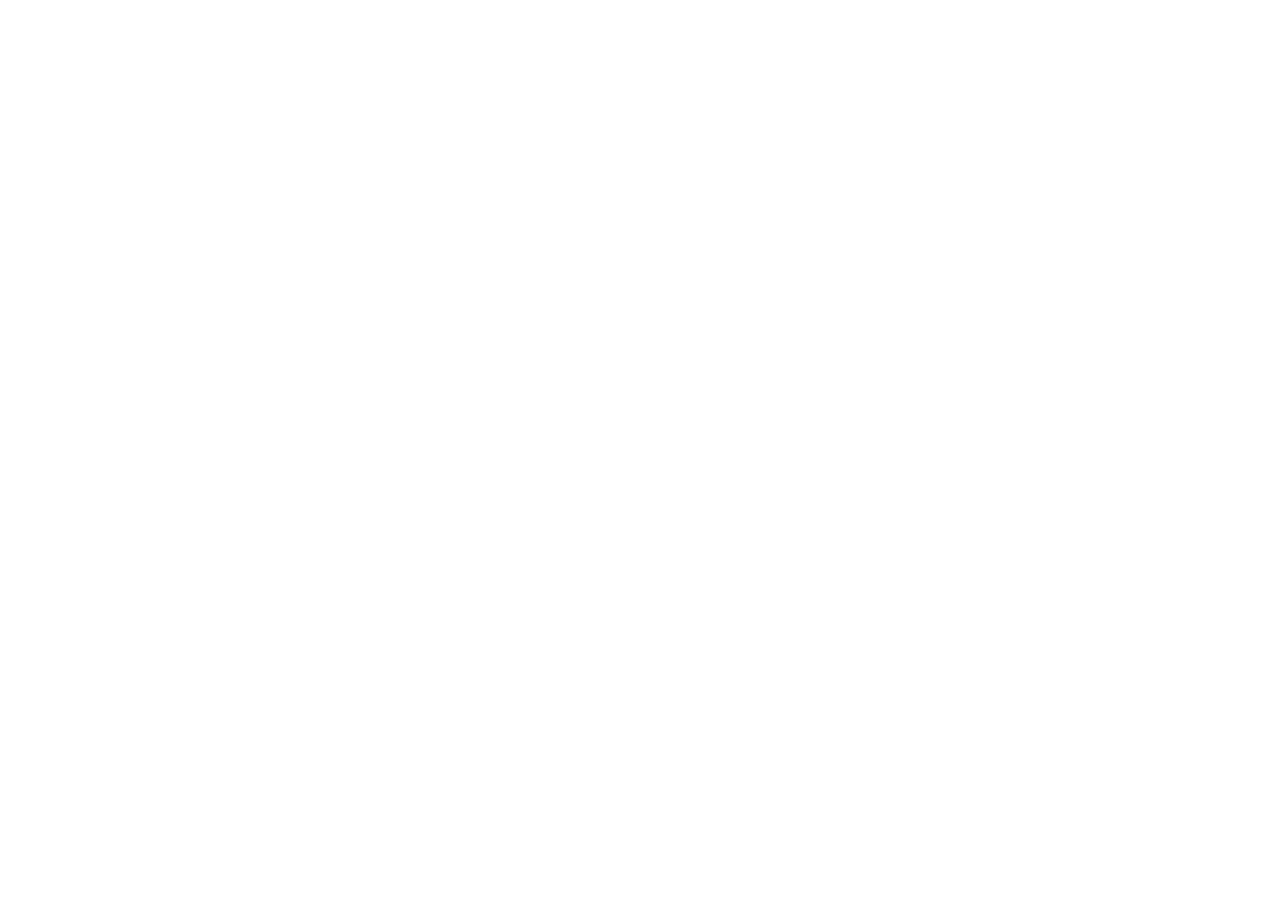
==== commit c727f0f6: "Add files via upload" ====
--- a/index.html
+++ b/index.html
@@ -4,7 +4,7 @@
 <head>
   <meta charset="utf-8">
   <meta content="width=device-width, initial-scale=1.0" name="viewport">
-  <title>Index - iPortfolio Bootstrap Template</title>
+  <title>Diana Hakobyan/title>
   <meta content="" name="description">
   <meta content="" name="keywords">
 
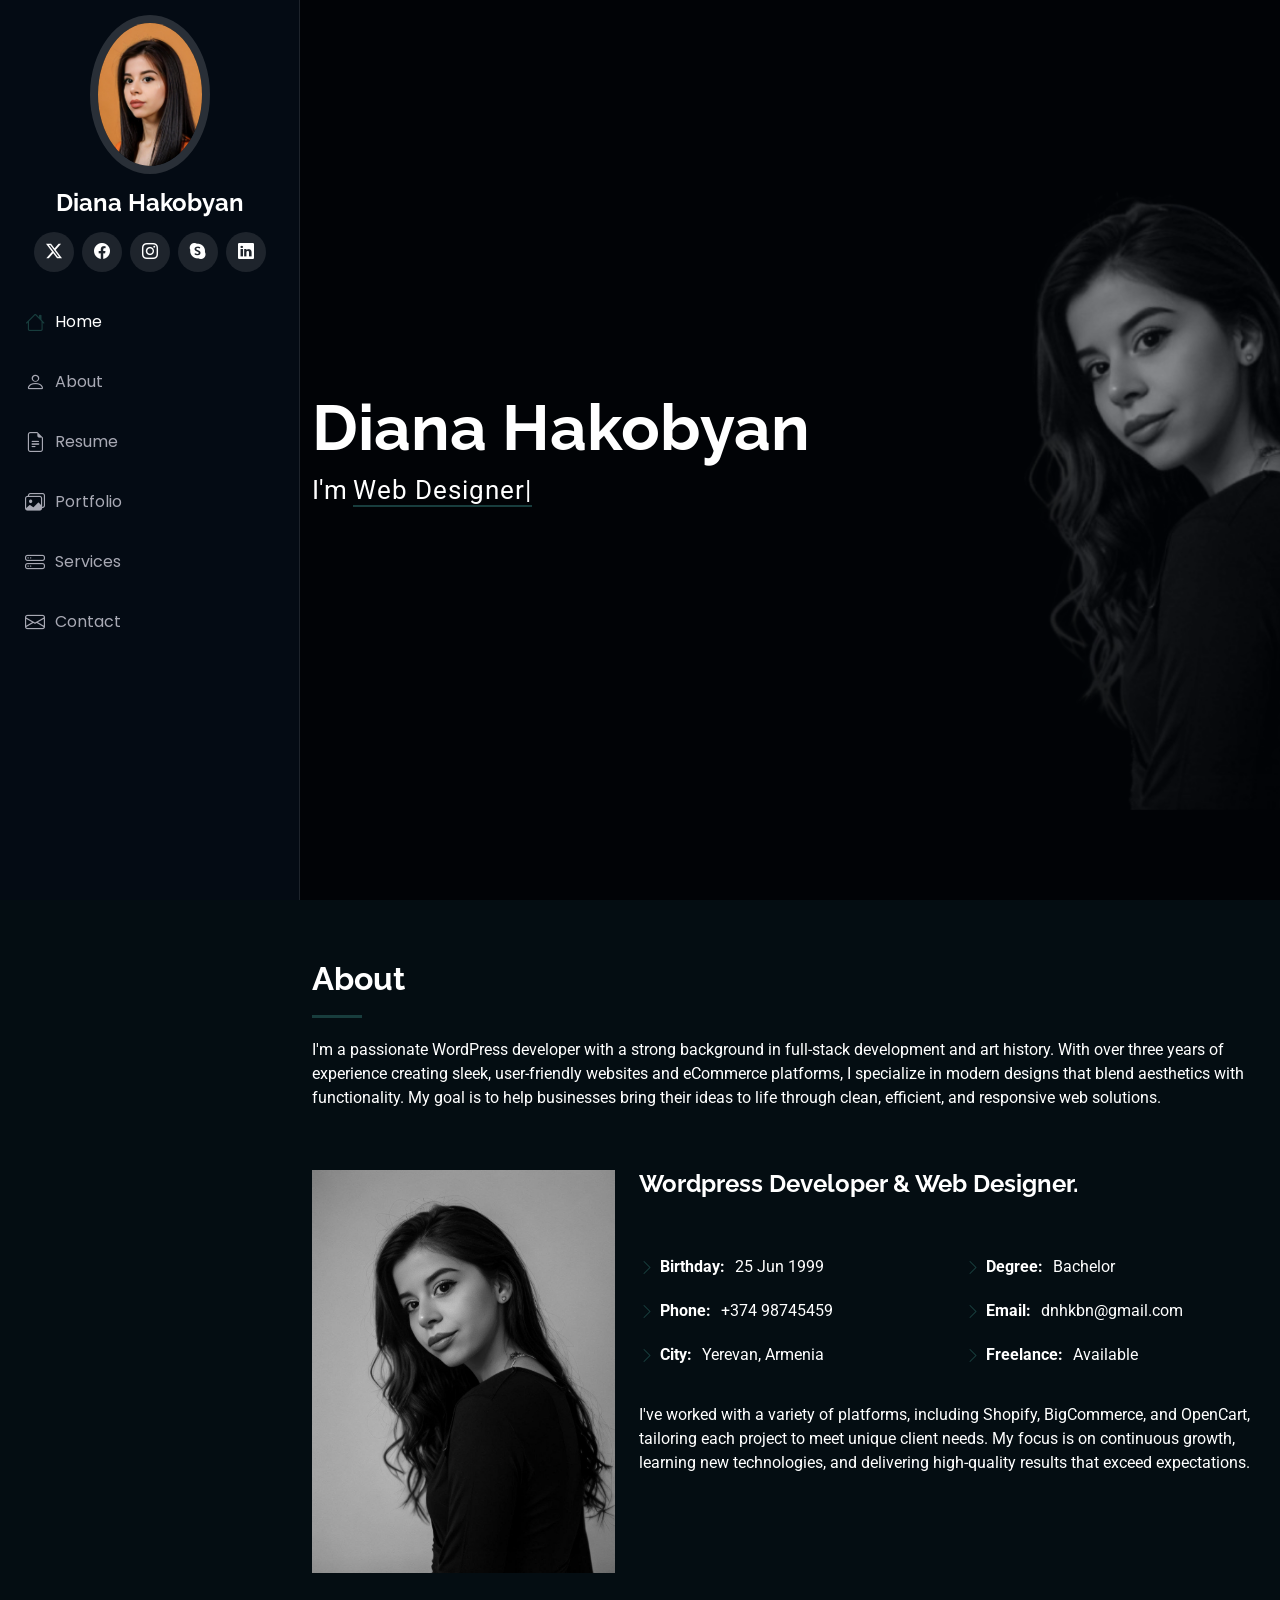
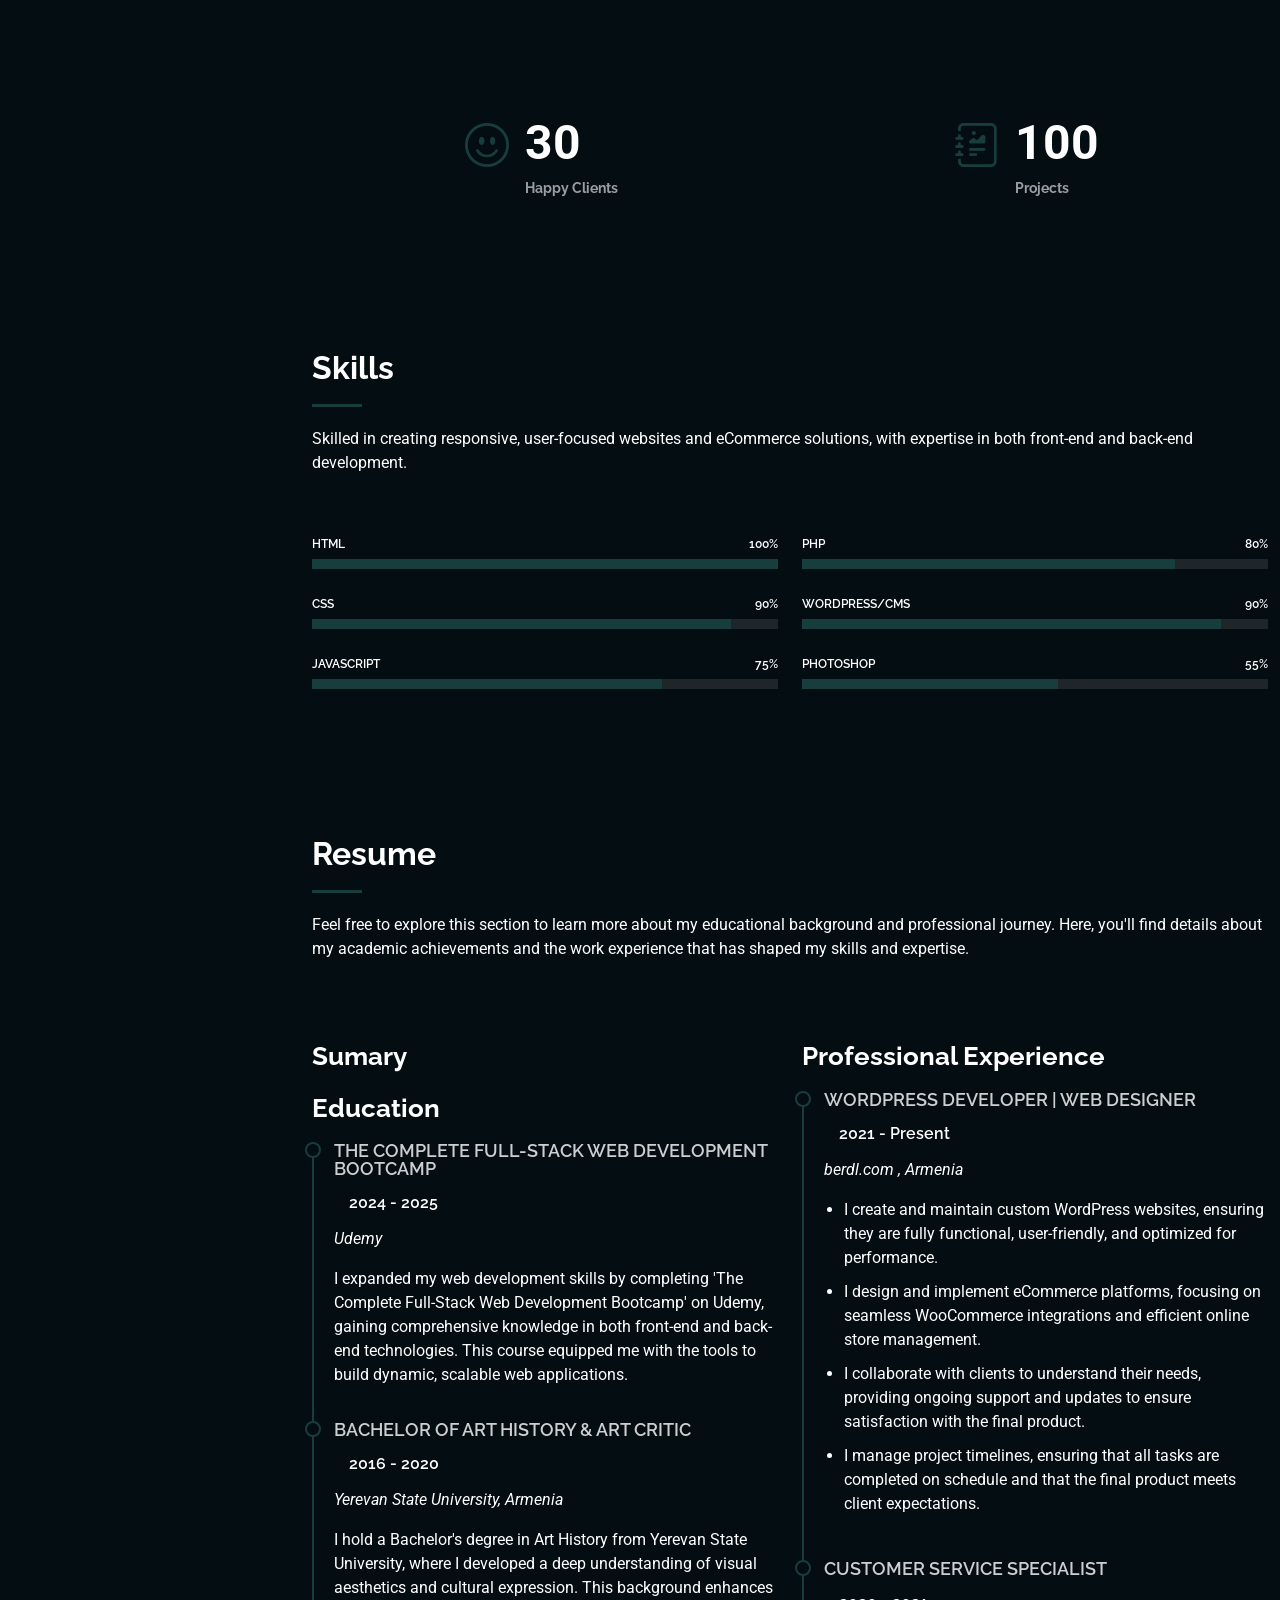
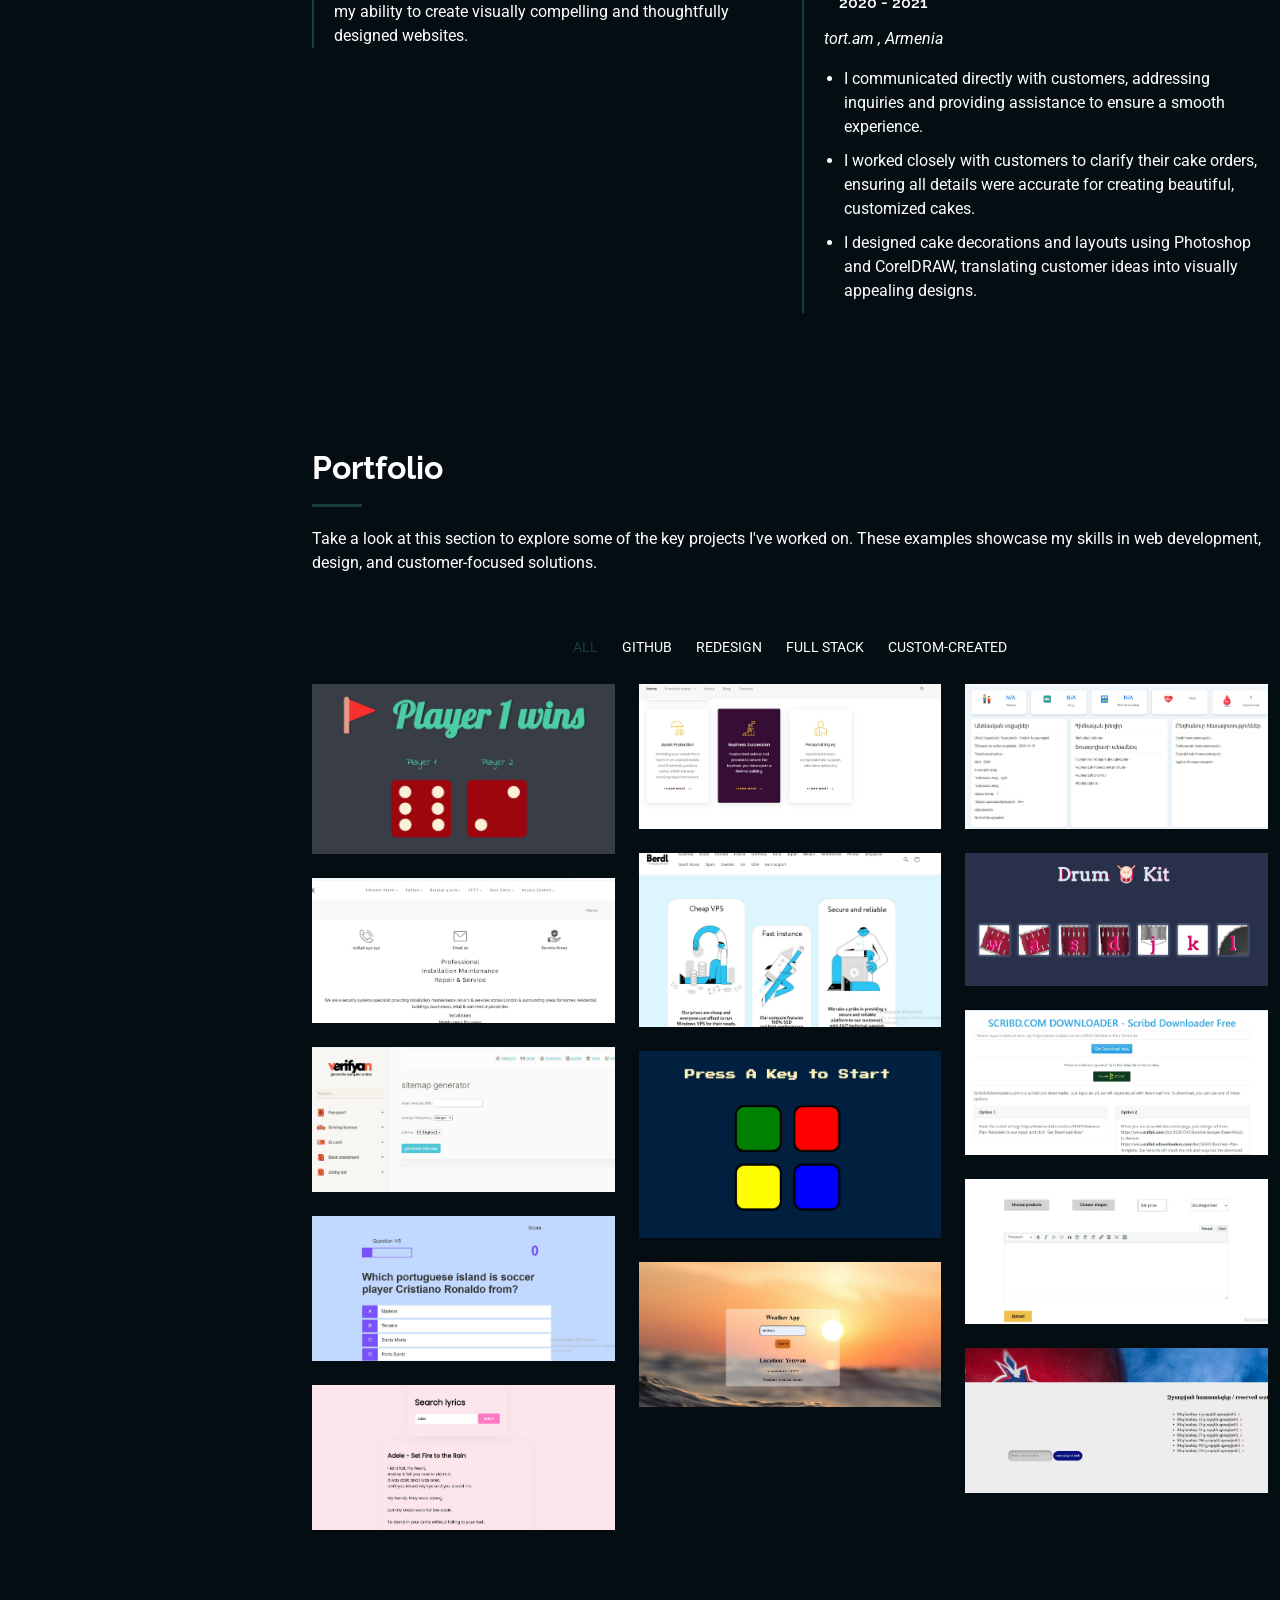
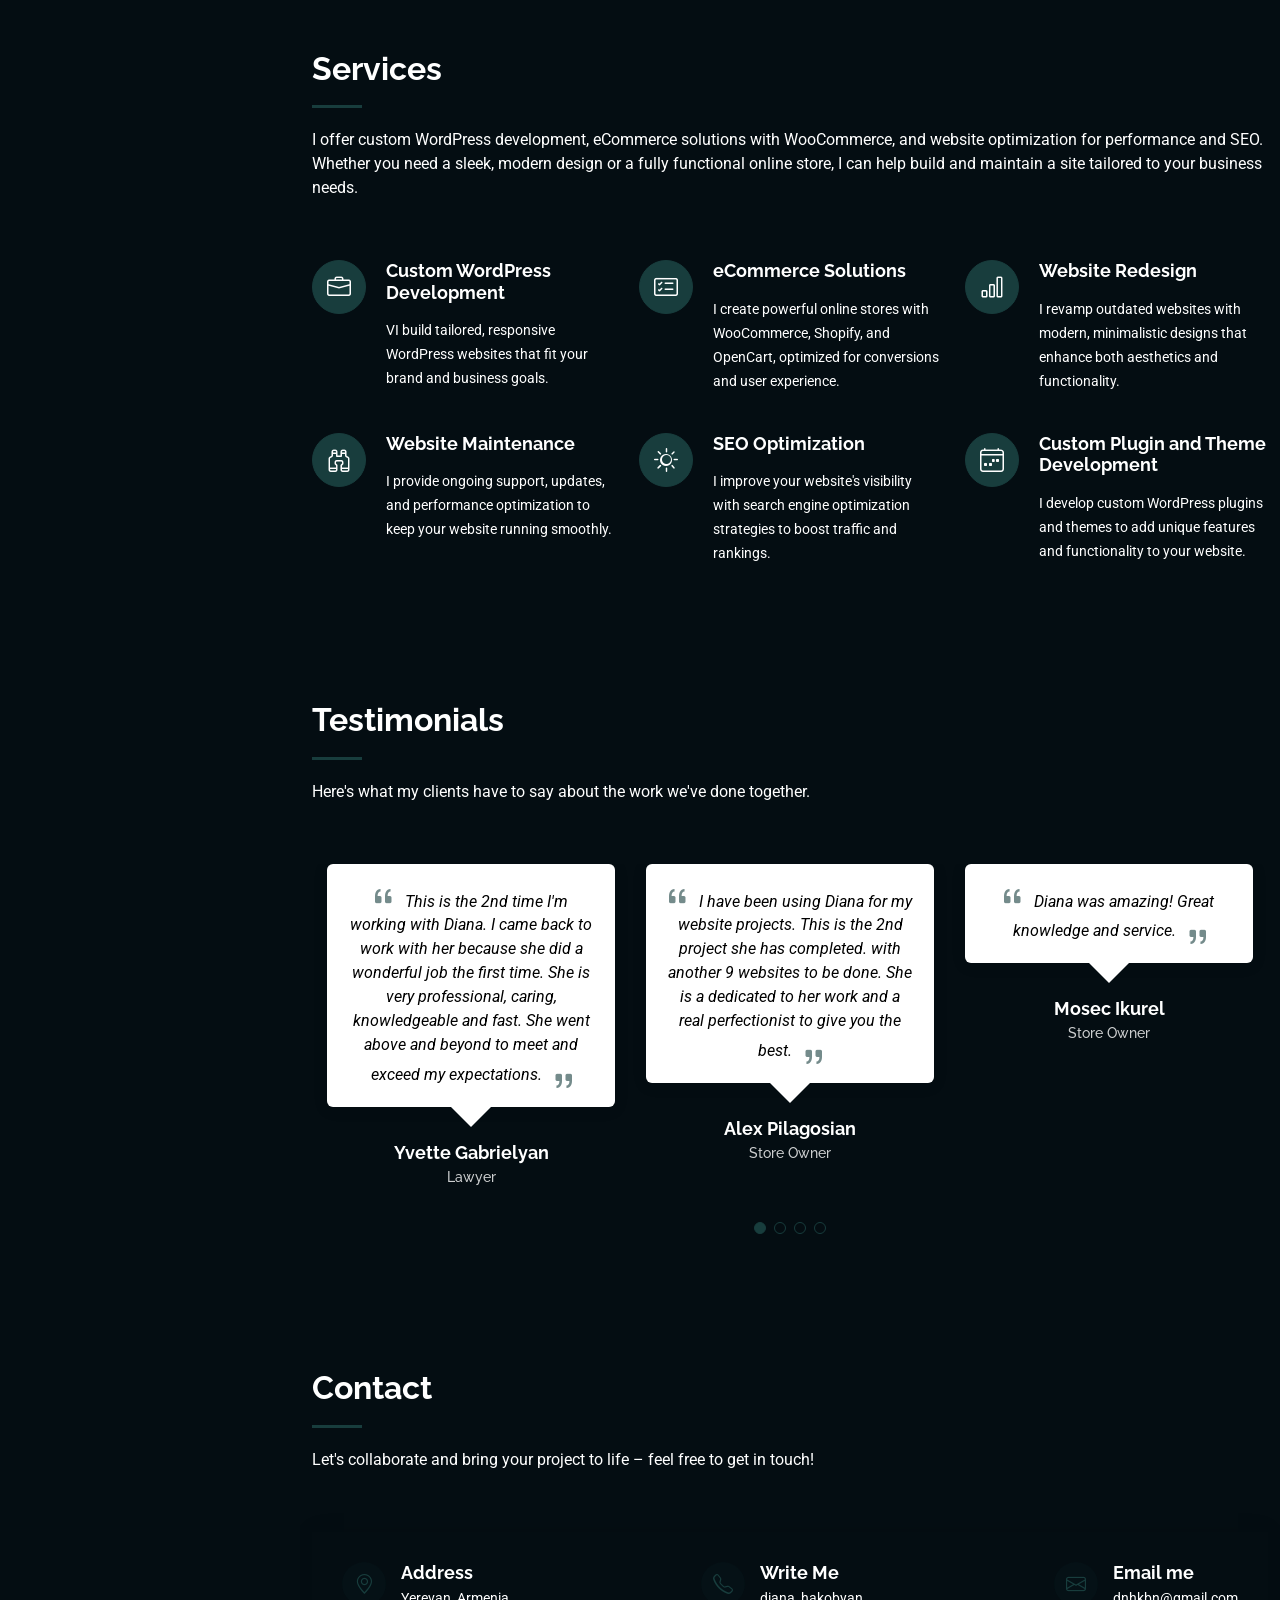
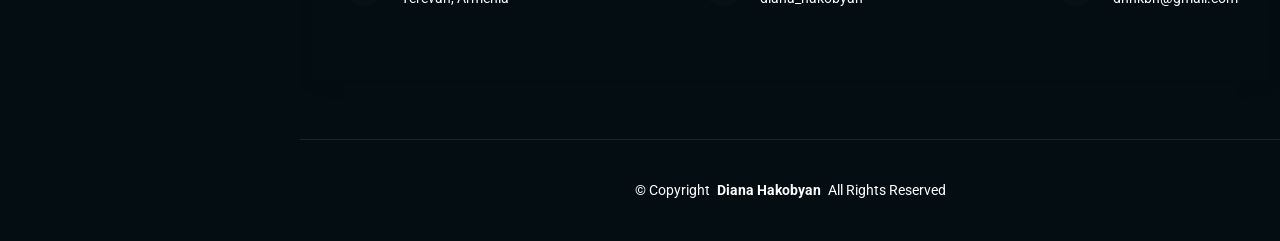
==== commit bf6562bf: "Add files via upload" ====
--- a/index.html
+++ b/index.html
@@ -4,7 +4,7 @@
 <head>
   <meta charset="utf-8">
   <meta content="width=device-width, initial-scale=1.0" name="viewport">
-  <title>Diana Hakobyan/title>
+  <title>Diana Hakobyan</title>
   <meta content="" name="description">
   <meta content="" name="keywords">
 
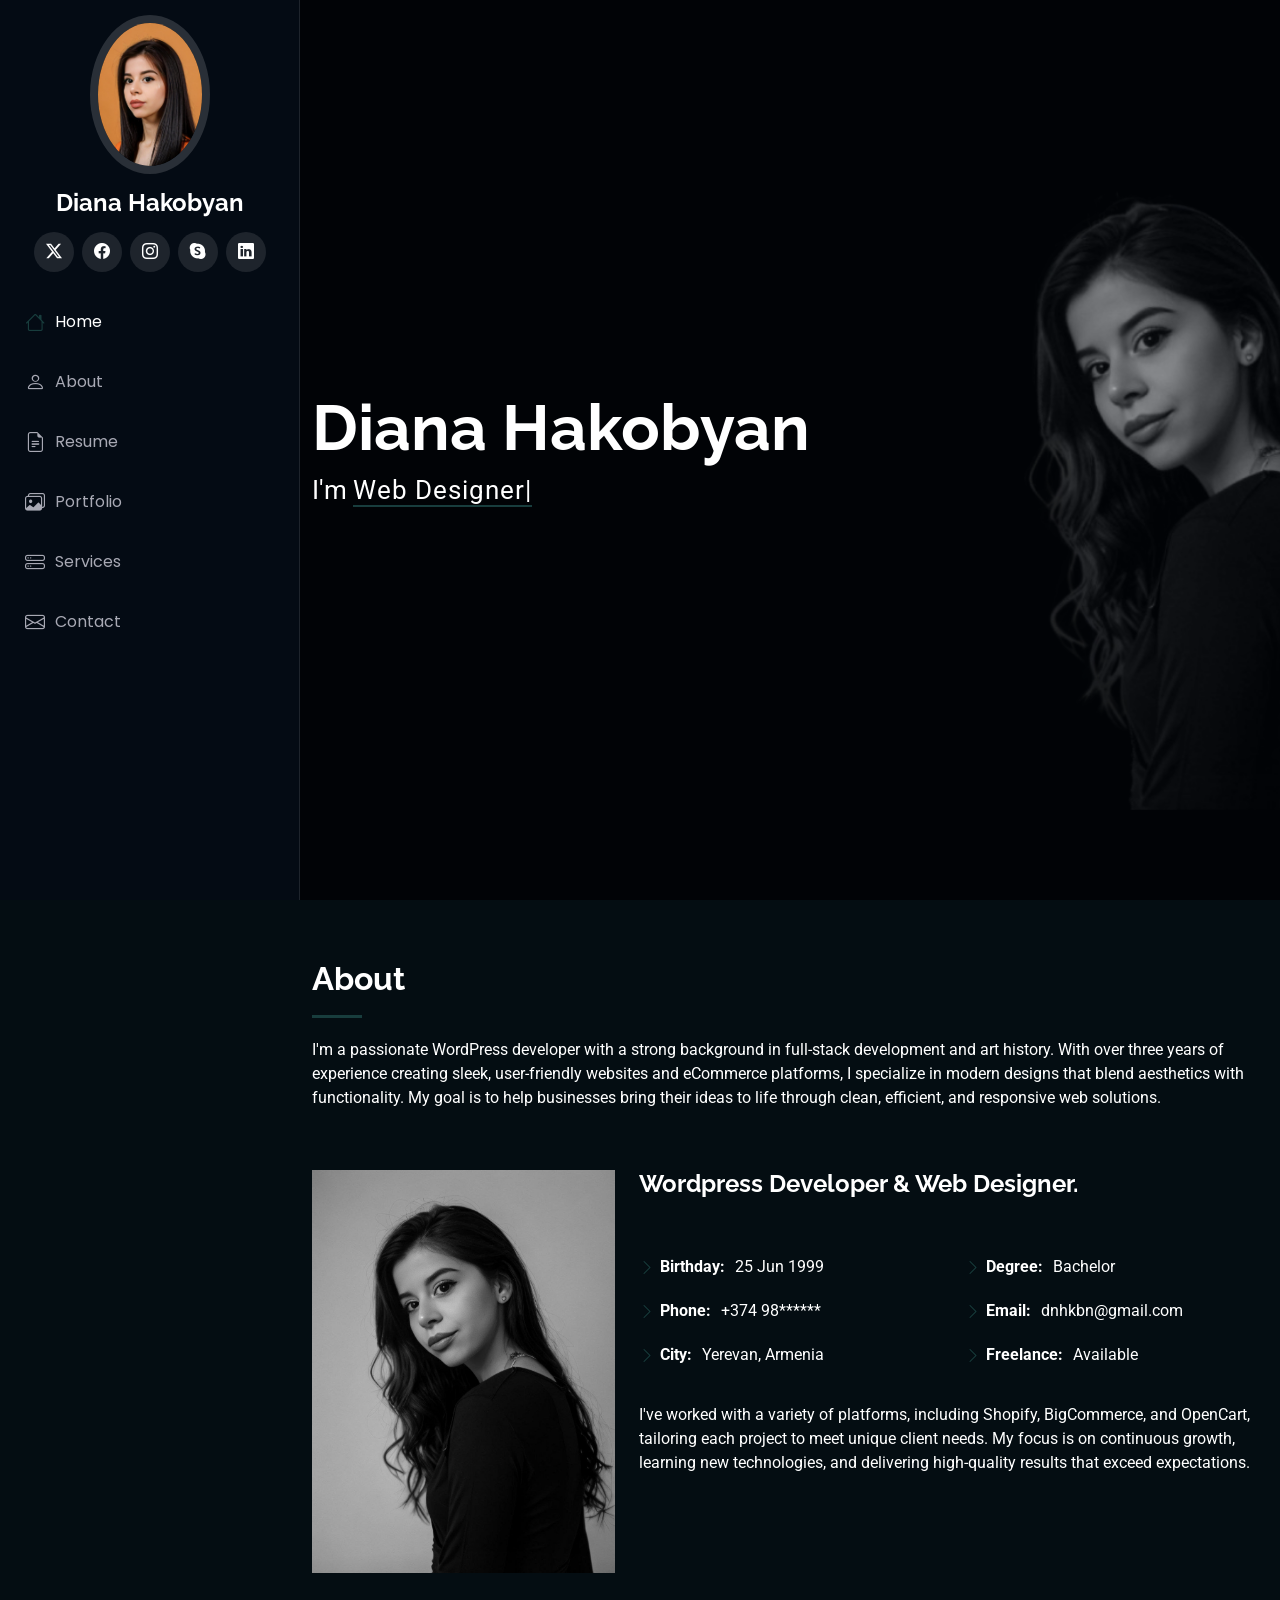
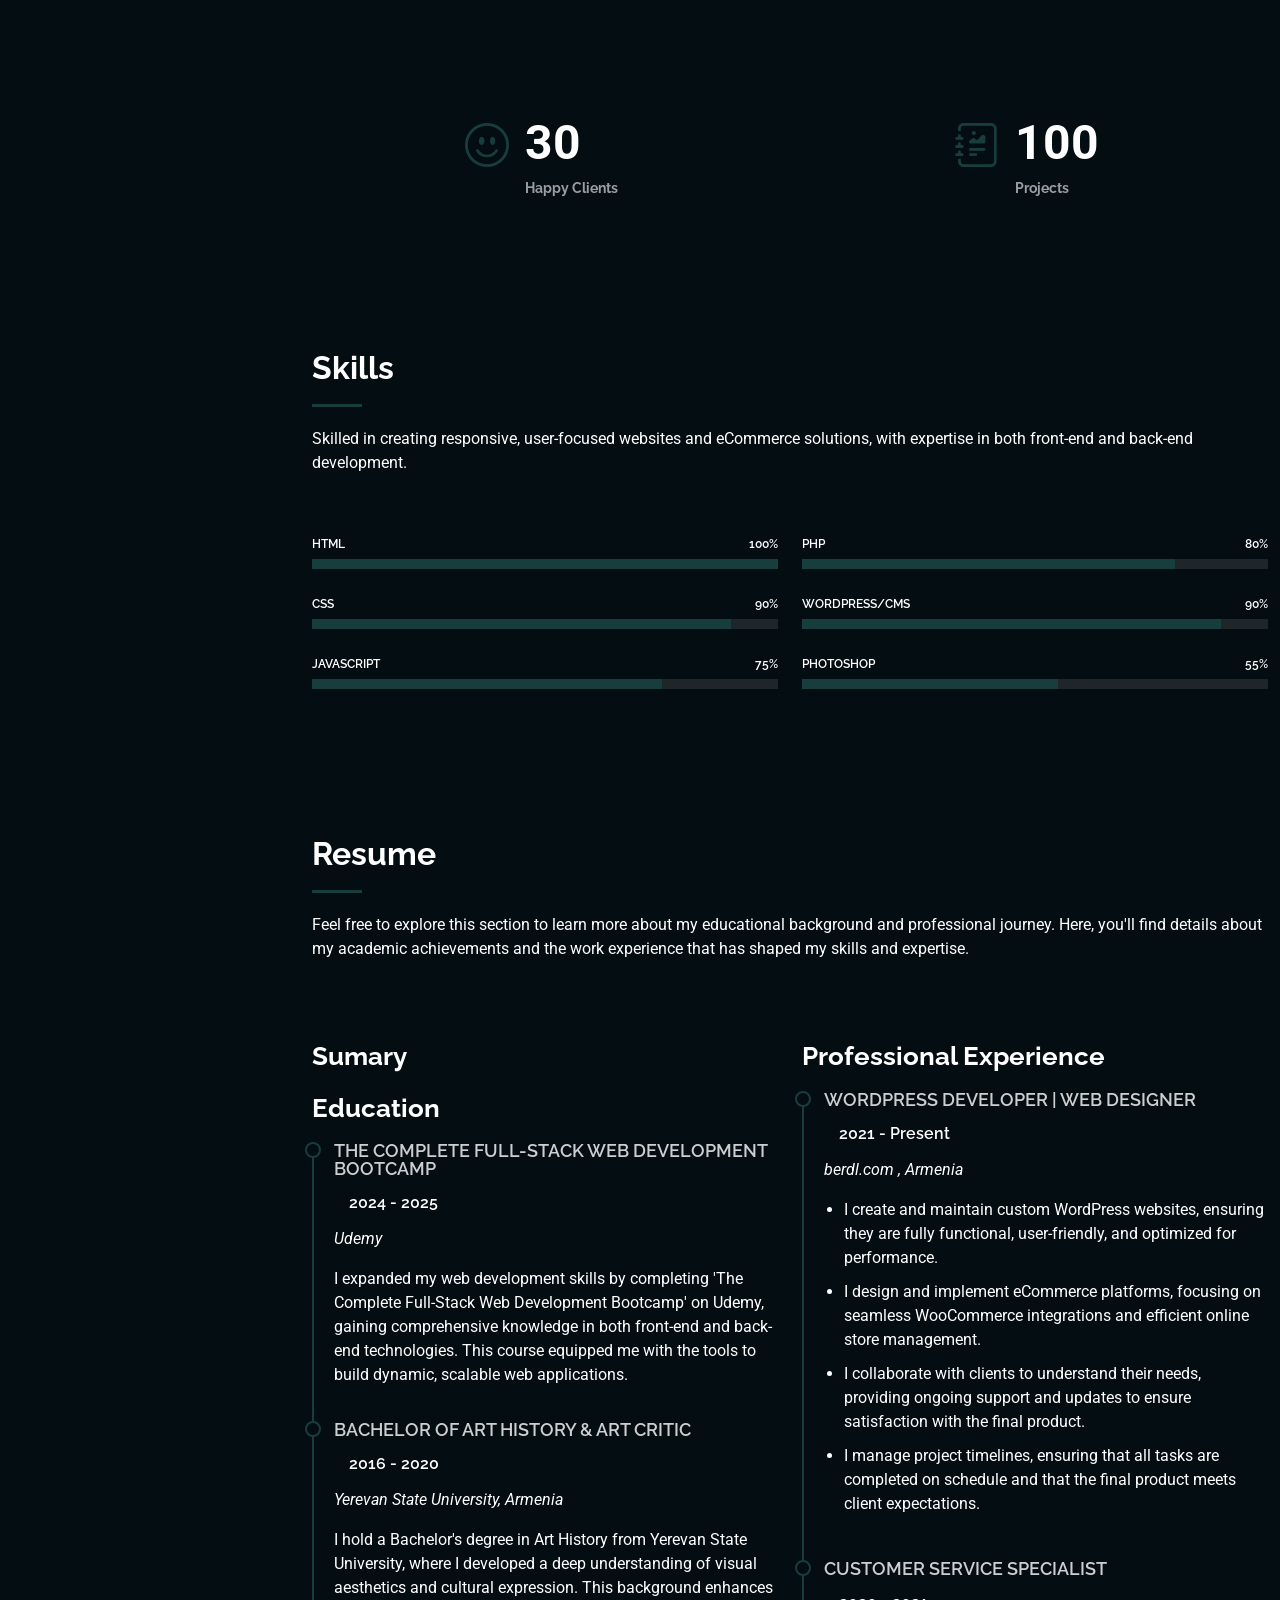
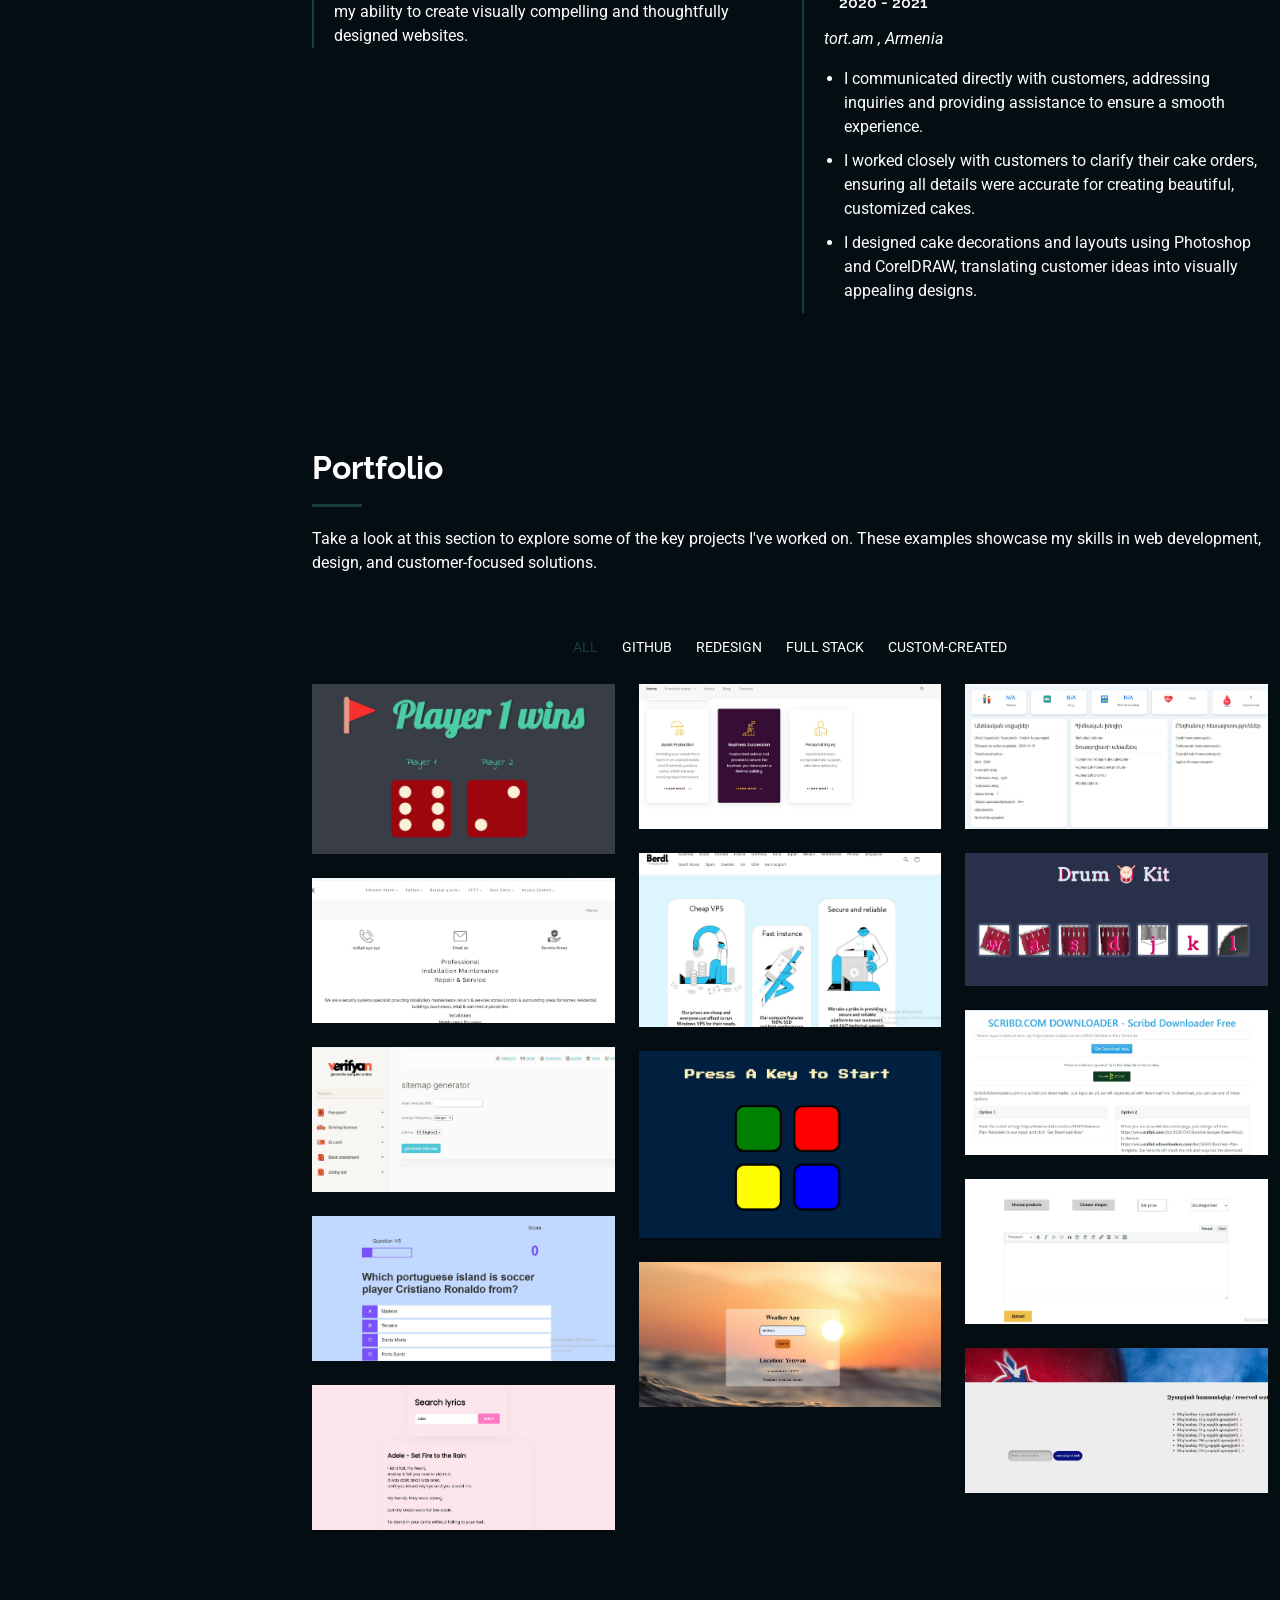
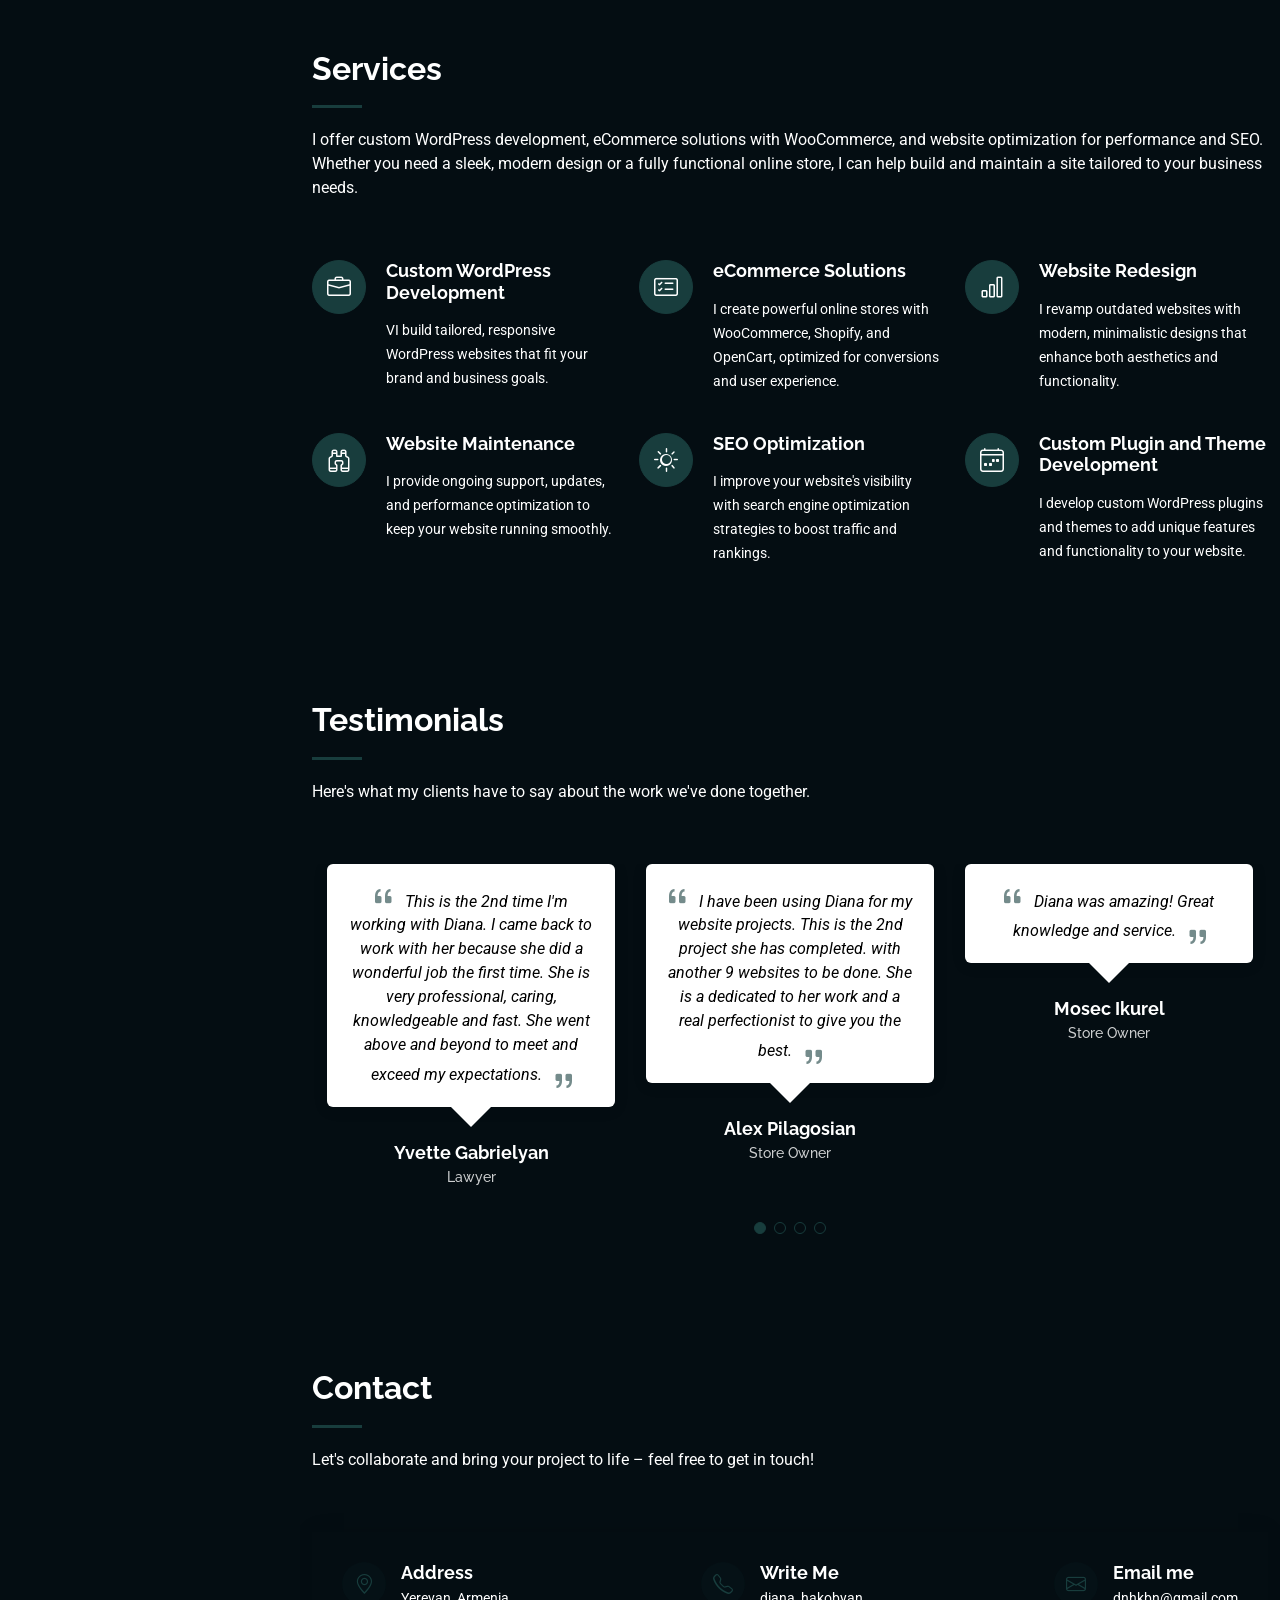
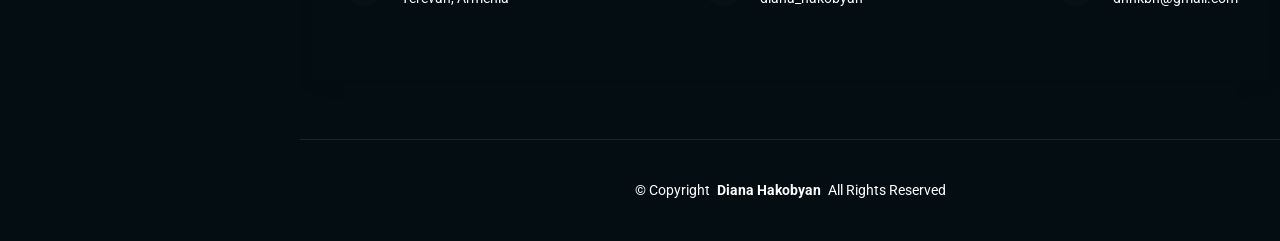
==== commit 8a1c0f47: "Update index.html" ====
--- a/index.html
+++ b/index.html
@@ -38,8 +38,7 @@
     </div>
 
     <a href="index.html" class="logo d-flex align-items-center justify-content-center">
-      <!-- Uncomment the line below if you also wish to use an image logo -->
-      <!-- <img src="assets/img/logo.png" alt=""> -->
+     
       <h1 class="sitename">Diana Hakobyan</h1>
     </a>
 
@@ -103,15 +102,13 @@
           <div class="col-lg-8 content">
             <h2>Wordpress Developer &amp; Web Designer.</h2>
             <p class="fst-italic py-3">
-              <!-- Lorem ipsum dolor sit amet, consectetur adipiscing elit, sed do eiusmod tempor incididunt ut labore et
-              dolore
-              magna aliqua. -->
+           
             </p>
             <div class="row">
               <div class="col-lg-6">
                 <ul>
                   <li><i class="bi bi-chevron-right"></i> <strong>Birthday:</strong> <span>25 Jun 1999</span></li>
-                  <li><i class="bi bi-chevron-right"></i> <strong>Phone:</strong> <span>+374 98745459</span></li>
+                  <li><i class="bi bi-chevron-right"></i> <strong>Phone:</strong> <span>+374 98******</span></li>
                   <li><i class="bi bi-chevron-right"></i> <strong>City:</strong> <span>Yerevan, Armenia</span></li>
                 </ul>
               </div>
@@ -870,4 +867,4 @@
 
 </body>
 
-</html>+</html>
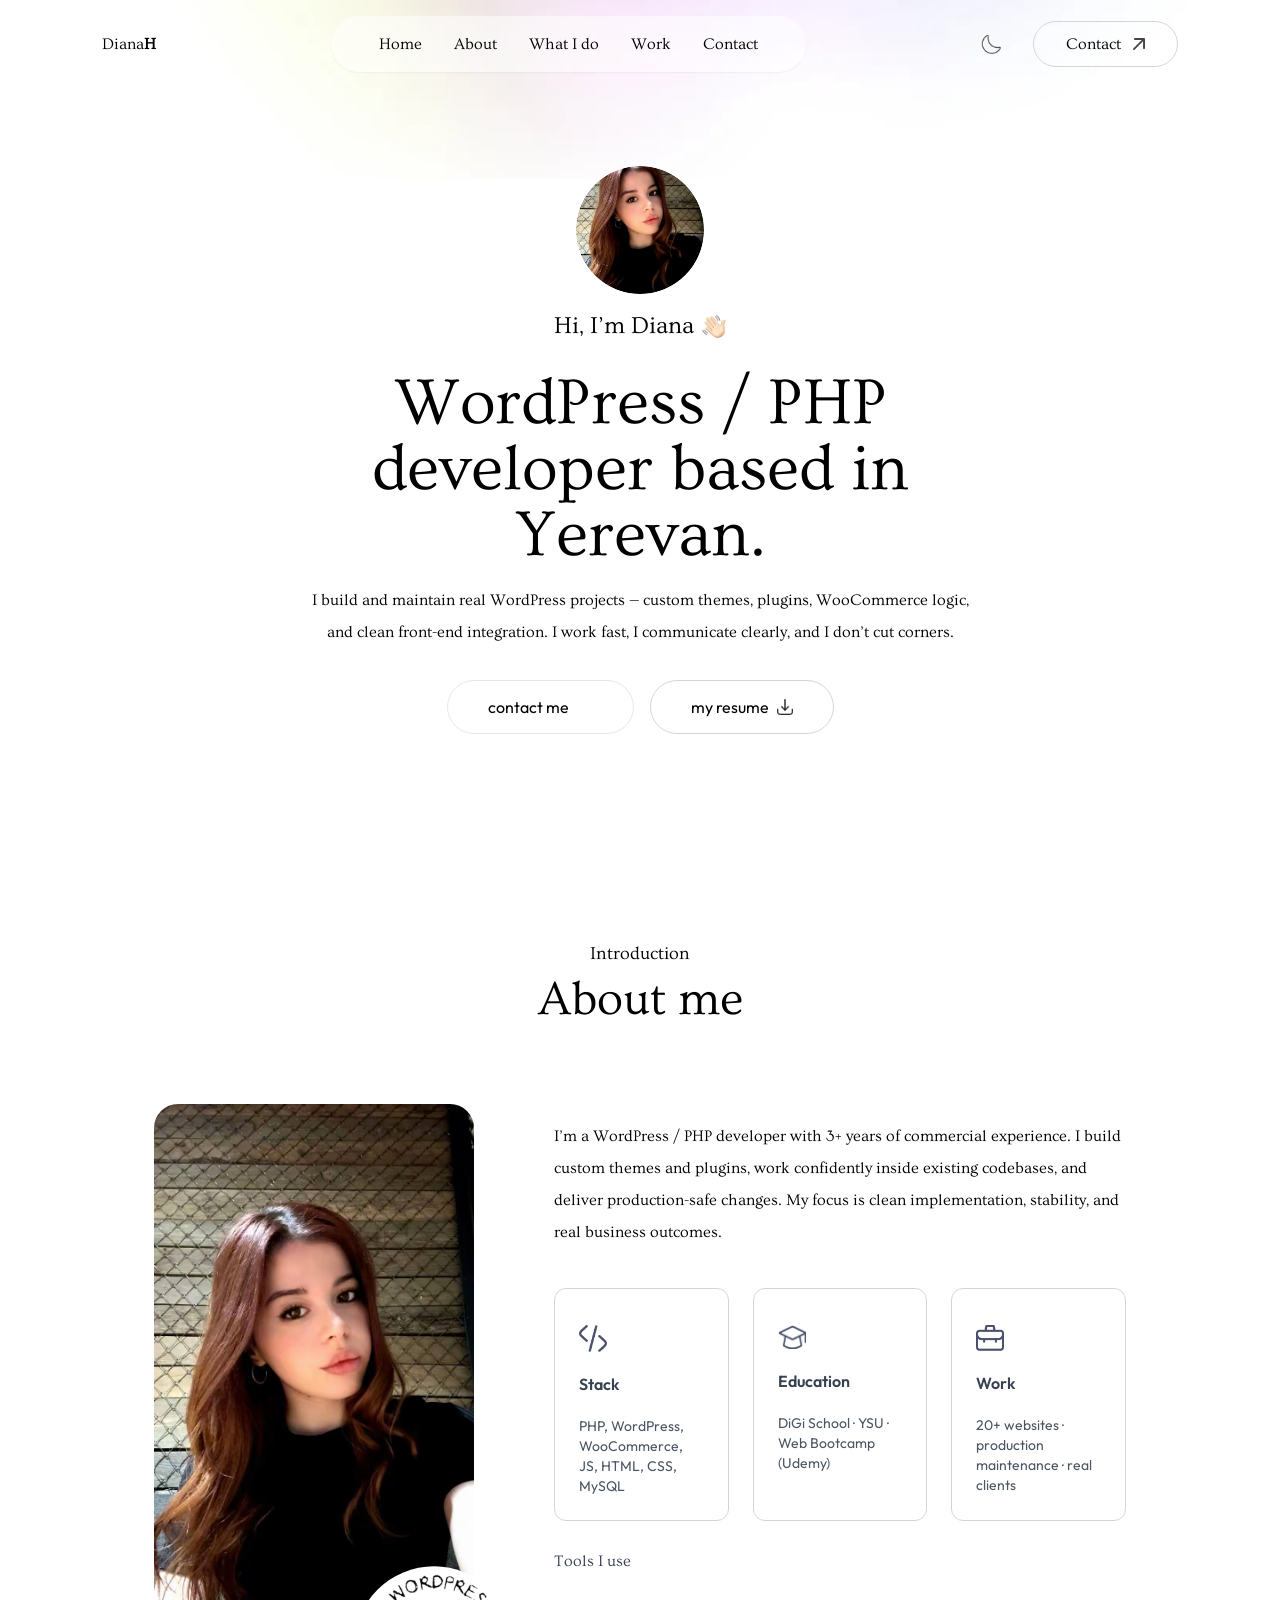
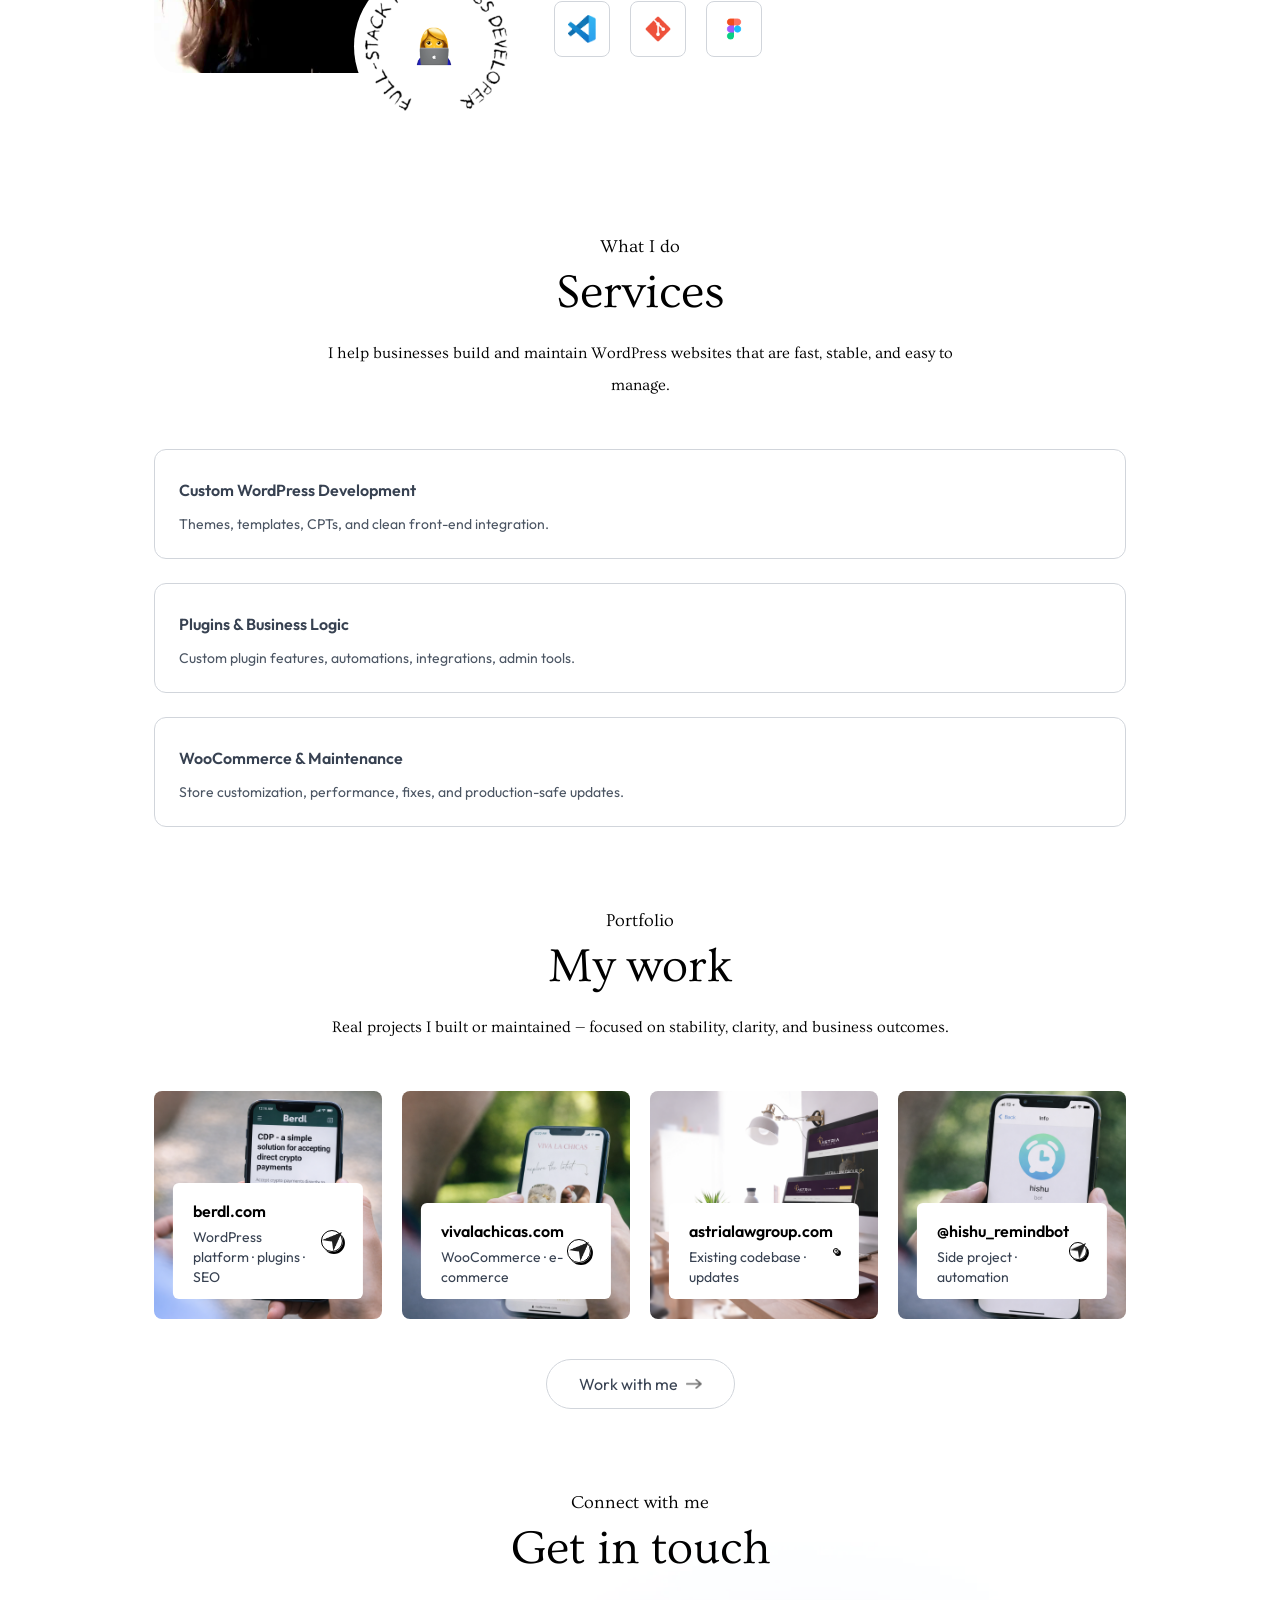
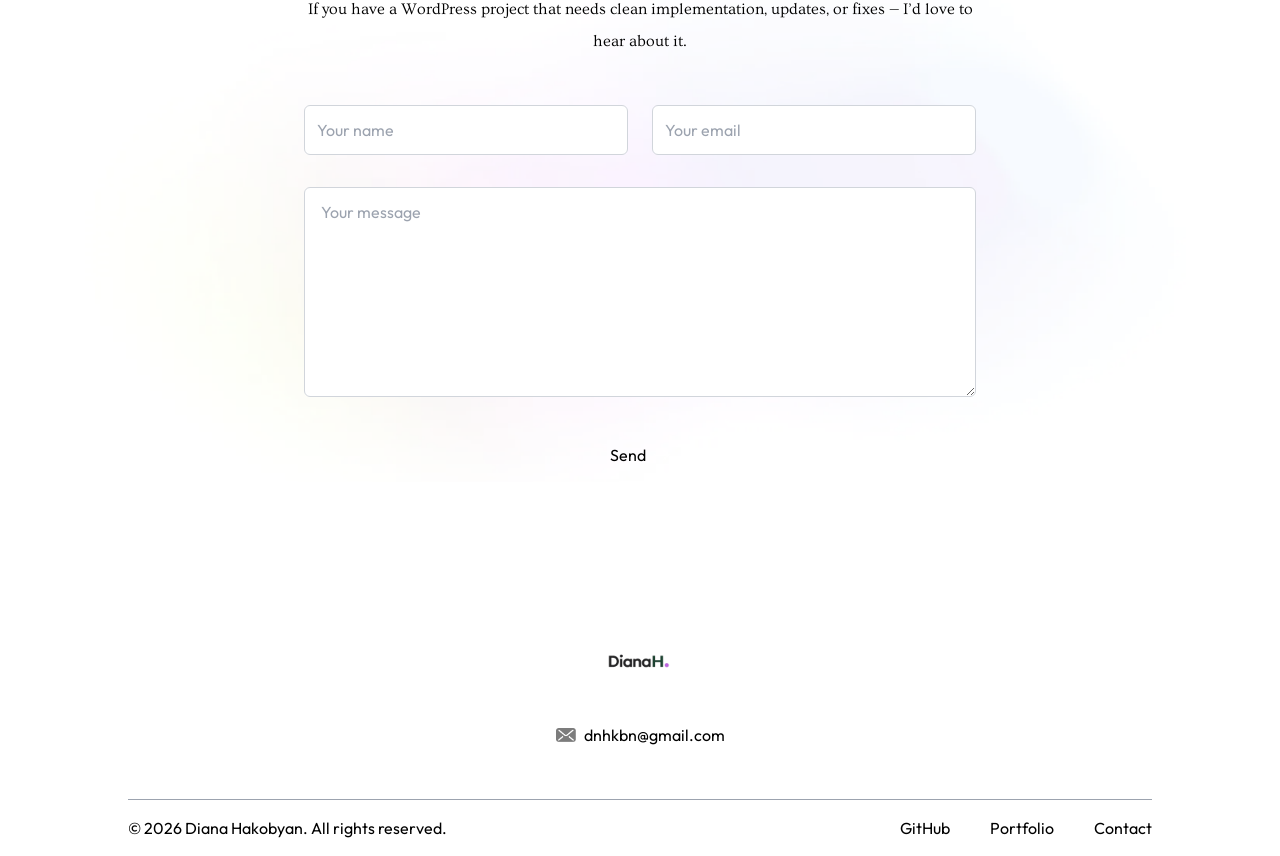
==== commit 9c39122a: "commit" ====
--- a/index.html
+++ b/index.html
@@ -2,868 +2,401 @@
 <html lang="en">
 
 <head>
-  <meta charset="utf-8">
-  <meta content="width=device-width, initial-scale=1.0" name="viewport">
-  <title>Diana Hakobyan</title>
-  <meta content="" name="description">
-  <meta content="" name="keywords">
-
-  <link href="assets/img/favicon.png" rel="icon">
-  <link href="assets/img/apple-touch-icon.png" rel="apple-touch-icon">
-
-  <link href="https://fonts.googleapis.com" rel="preconnect">
-  <link href="https://fonts.gstatic.com" rel="preconnect" crossorigin>
-  <link
-    href="https://fonts.googleapis.com/css2?family=Roboto:ital,wght@0,100;0,300;0,400;0,500;0,700;0,900;1,100;1,300;1,400;1,500;1,700;1,900&family=Poppins:ital,wght@0,100;0,200;0,300;0,400;0,500;0,600;0,700;0,800;0,900;1,100;1,200;1,300;1,400;1,500;1,600;1,700;1,800;1,900&family=Raleway:ital,wght@0,100;0,200;0,300;0,400;0,500;0,600;0,700;0,800;0,900;1,100;1,200;1,300;1,400;1,500;1,600;1,700;1,800;1,900&display=swap"
-    rel="stylesheet">
-
-  <link href="assets/vendor/bootstrap/css/bootstrap.min.css" rel="stylesheet">
-  <link href="assets/vendor/bootstrap-icons/bootstrap-icons.css" rel="stylesheet">
-  <link href="assets/vendor/aos/aos.css" rel="stylesheet">
-  <link href="assets/vendor/glightbox/css/glightbox.min.css" rel="stylesheet">
-  <link href="assets/vendor/swiper/swiper-bundle.min.css" rel="stylesheet">
-
-  <link href="assets/css/main.css" rel="stylesheet">
-
-
+  <meta charset="UTF-8">
+  <meta name="viewport" content="width=device-width, initial-scale=1.0">
+  <title>Diana Hakobyan — WordPress / PHP Developer</title>
+
+  <link rel="stylesheet" href="./output.css">
+  <link rel="stylesheet" href="./input.css">
+  <link rel="shortcut icon" href="./assets/favicon.png" type="image/x-icon">
+
+  <link rel="preconnect" href="https://fonts.googleapis.com">
+  <link rel="preconnect" href="https://fonts.gstatic.com" crossorigin>
+  <link href="https://fonts.googleapis.com/css2?family=Outfit:wght@100..900&family=Ovo&display=swap" rel="stylesheet">
 </head>
 
-<body class="index-page">
-
-  <header id="header" class="header dark-background d-flex flex-column">
-    <i class="header-toggle d-xl-none bi bi-list"></i>
-
-    <div class="profile-img">
-      <img src="assets/img/my-profile-img.jpg" alt="" class="img-fluid rounded-circle">
-    </div>
-
-    <a href="index.html" class="logo d-flex align-items-center justify-content-center">
-     
-      <h1 class="sitename">Diana Hakobyan</h1>
+<body class="font-Outfit leading-8 dark:bg-darkTheme dark:text-white">
+  <div class="fixed top-0 right-0 w-11/12 -z-10 translate-y-[-80%] dark:hidden">
+    <img src="./assets/header-bg-color.png" alt="" class="w-full" />
+  </div>
+
+  <!-- NAV -->
+  <nav id="navbar" class="w-full fixed px-5 lg:px-8 xl:px-[8%] py-4 flex items-center justify-between z-50">
+    <p class="bg-white bg-opacity-50 backdrop-blur-lg shadow-sm dark:bg-darkTheme dark:shadow-white/20 sr-only">
+      Hidden</p>
+
+    <a href="#top" class="flex items-center gap-3">
+      <!-- If you want, replace logo.png with your own later -->
+<span class="font-Ovo text-2xl tracking-tight">
+  Diana<span class="text-[#18412c] font-semibold">H</span>
+</span>
+
+      <span class="font-Ovo text-lg hidden md:block">Diana Hakobyan</span>
     </a>
 
-    <div class="social-links text-center">
-      <a href="https://x.com/DianaHakobyan99" class="twitter"><i class="bi bi-twitter-x"></i></a>
-      <a href="https://www.facebook.com/diane.hakobian" class="facebook"><i class="bi bi-facebook"></i></a>
-      <a href="https://www.instagram.com/diane_hakobian?igsh=c2w3bjRsZ3l2eXR4" class="instagram"><i
-          class="bi bi-instagram"></i></a>
-      <a href="https://join.skype.com/invite/zMiJezoXr7oY" class="google-plus"><i class="bi bi-skype"></i></a>
-      <a href="https://www.linkedin.com/in/diana-hakobian-557017204/" class="linkedin"><i
-          class="bi bi-linkedin"></i></a>
-    </div>
-
-    <nav id="navmenu" class="navmenu">
-      <ul>
-        <li><a href="#hero" class="active"><i class="bi bi-house navicon"></i>Home</a></li>
-        <li><a href="#about"><i class="bi bi-person navicon"></i> About</a></li>
-        <li><a href="#resume"><i class="bi bi-file-earmark-text navicon"></i> Resume</a></li>
-        <li><a href="#portfolio"><i class="bi bi-images navicon"></i> Portfolio</a></li>
-        <li><a href="#services"><i class="bi bi-hdd-stack navicon"></i> Services</a></li>
-        <li><a href="#contact"><i class="bi bi-envelope navicon"></i> Contact</a></li>
+    <ul id="navLink"
+      class="hidden md:flex items-center gap-6 lg:gap-8 rounded-full px-12 py-3 bg-white shadow-sm bg-opacity-50 font-Ovo dark:border dark:border-white/30 dark:bg-transparent ">
+      <li><a class='hover:text-gray-500 dark:hover:text-gray-300 transition' href="#top">Home</a></li>
+      <li><a class='hover:text-gray-500 dark:hover:text-gray-300 transition' href="#about">About</a></li>
+      <li><a class='hover:text-gray-500 dark:hover:text-gray-300 transition' href="#services">What I do</a></li>
+      <li><a class='hover:text-gray-500 dark:hover:text-gray-300 transition' href="#work">Work</a></li>
+      <li><a class='hover:text-gray-500 dark:hover:text-gray-300 transition' href="#contact">Contact</a></li>
+    </ul>
+
+    <div class="flex items-center gap-4">
+      <button onclick="toggleTheme()">
+        <img src="./assets/moon_icon.png" alt="" class="w-5 dark:hidden" />
+        <img src="./assets/sun_icon.png" alt="" class="w-5 hidden dark:block" />
+      </button>
+
+      <a href="#contact"
+        class="hidden lg:flex items-center gap-3 px-8 py-1.5 border border-gray-300 hover:bg-slate-100/70 dark:hover:bg-darkHover rounded-full ml-4 font-Ovo dark:border-white/30">
+        Contact
+        <img src="./assets/arrow-icon.png" alt="" class="w-3 dark:hidden" />
+        <img src="./assets/arrow-icon-dark.png" alt="" class="w-3 hidden dark:block" />
+      </a>
+
+      <button class="block md:hidden ml-3" onclick="openMenu()">
+        <img src="./assets/menu-black.png" alt="" class="w-6 dark:hidden" />
+        <img src="./assets/menu-white.png" alt="" class="w-6 hidden dark:block" />
+      </button>
+    </div>
+
+    <!-- MOBILE MENU -->
+    <ul id="mobileMenu"
+      class="flex md:hidden flex-col gap-4 py-20 px-10 fixed -right-64 top-0 bottom-0 w-64 z-50 h-screen bg-slate-50 transition duration-500 font-Ovo dark:bg-darkHover dark:text-white">
+
+      <div class="absolute right-6 top-6" onclick="closeMenu()">
+        <img src="./assets/close-black.png" alt="" class="w-5 cursor-pointer dark:hidden" />
+        <img src="./assets/close-white.png" alt="" class="w-5 cursor-pointer hidden dark:block" />
+      </div>
+
+      <li><a href="#top" onclick="closeMenu()">Home</a></li>
+      <li><a href="#about" onclick="closeMenu()">About</a></li>
+      <li><a href="#services" onclick="closeMenu()">What I do</a></li>
+      <li><a href="#work" onclick="closeMenu()">Work</a></li>
+      <li><a href="#contact" onclick="closeMenu()">Contact</a></li>
+    </ul>
+  </nav>
+
+  <!-- HOME -->
+  <div id="top" class="w-11/12 max-w-3xl text-center mx-auto h-screen flex flex-col items-center justify-center gap-4">
+    <img src="./assets/profile-img.png" alt="" class="rounded-full w-32" style="border: 50%;" />
+
+    <h3 class="flex items-end gap-2 text-xl md:text-2xl mb-3 font-Ovo">
+      Hi, I’m Diana
+      <img src="./assets/hand-icon.png" alt="" class="w-6 mb-1" />
+    </h3>
+
+    <h1 class="text-3xl sm:text-6xl lg:text-[66px] font-Ovo">
+      WordPress / PHP developer based in Yerevan.
+    </h1>
+
+    <p class="max-w-2xl mx-auto font-Ovo">
+      I build and maintain real WordPress projects — custom themes, plugins, WooCommerce logic, and clean front-end
+      integration. I work fast, I communicate clearly, and I don’t cut corners.
+    </p>
+
+    <div class="flex flex-col sm:flex-row items-center gap-4 mt-4">
+      <!-- Deep green CTA instead of gradient -->
+      <a href="#contact"
+        class="px-10 py-2.5 border rounded-full bg-[#18412c] hover:bg-[#143524] flex items-center gap-2 dark:border-transparent transition">
+        contact me <img src="./assets/right-arrow-white.png" alt="" class="w-4" />
+      </a>
+
+      <!-- Put your PDF in /assets/Diana_Hakobyan_CV.pdf or adjust the path -->
+      <a href="./assets/Diana_Hakobyan_CV.pdf" download
+        class="px-10 py-2.5 rounded-full border border-gray-300 dark:border-white/25 hover:bg-slate-100/70 dark:hover:bg-darkHover flex items-center gap-2 bg-white dark:bg-transparent dark:text-white transition">
+        my resume <img src="./assets/download-icon.png" alt="" class="w-4 dark:invert" />
+      </a>
+    </div>
+  </div>
+
+  <!-- ABOUT -->
+  <div id="about" class="w-full px-[12%] py-10 scroll-mt-20">
+    <h4 class="text-center mb-2 text-lg font-Ovo">Introduction</h4>
+    <h2 class="text-center text-5xl font-Ovo">About me</h2>
+
+    <div class="flex w-full flex-col lg:flex-row items-center gap-20 my-20">
+      <div class="max-w-max mx-auto relative">
+        <img src="./assets/user_image.jpg" alt="" class="w-64 sm:w-80 rounded-3xl max-w-none">
+
+        <div
+          class="bg-white w-1/2 aspect-square absolute right-0 bottom-0 rounded-full translate-x-1/4 translate-y-1/3 shadow-[0_4px_55px_rgba(24,65,44,0.18)] flex items-center justify-center">
+          <img src="./assets/circular-text.png" alt="" class="w-full animate-spin_slow">
+          <img src="./assets/dev-icon.png" alt=""
+            class="w-1/4 absolute top-1/2 left-1/2 -translate-x-1/2 -translate-y-1/2">
+        </div>
+      </div>
+
+      <div class="flex-1">
+        <p class="mb-10 max-w-2xl font-Ovo">
+          I’m a WordPress / PHP developer with 3+ years of commercial experience. I build custom themes and plugins,
+          work confidently inside existing codebases, and deliver production-safe changes.
+          My focus is clean implementation, stability, and real business outcomes.
+        </p>
+
+        <ul class="grid grid-cols-1 sm:grid-cols-3 gap-6 max-w-2xl">
+          <li
+            class="border border-gray-300 dark:border-white/30 rounded-xl p-6 cursor-pointer hover:bg-lightHover hover:-translate-y-1 duration-500 hover:shadow-black dark:hover:shadow-white/80 dark:hover:bg-darkHover/50">
+            <img src="./assets/code-icon.png" alt="" class="w-7 mt-3 dark:hidden">
+            <img src="./assets/code-icon-dark.png" alt="" class="w-7 mt-3 hidden dark:block">
+            <h3 class="my-4 font-semibold text-gray-700 dark:text-white">Stack</h3>
+            <p class="text-gray-600 text-sm dark:text-white/80">
+              PHP, WordPress, WooCommerce, JS, HTML, CSS, MySQL
+            </p>
+          </li>
+
+          <li
+            class="border border-gray-300 dark:border-white/30 rounded-xl p-6 cursor-pointer hover:bg-lightHover hover:-translate-y-1 duration-500 hover:shadow-black dark:hover:shadow-white/80 dark:hover:bg-darkHover/50">
+            <img src="./assets/edu-icon.png" alt="" class="w-7 mt-3 dark:hidden">
+            <img src="./assets/edu-icon-dark.png" alt="" class="w-7 mt-3 hidden dark:block">
+            <h3 class="my-4 font-semibold text-gray-700 dark:text-white">Education</h3>
+            <p class="text-gray-600 text-sm dark:text-white/80">
+              DiGi School · YSU · Web Bootcamp (Udemy)
+            </p>
+          </li>
+
+          <li
+            class="border border-gray-300 dark:border-white/30 rounded-xl p-6 cursor-pointer hover:bg-lightHover hover:-translate-y-1 duration-500 hover:shadow-black dark:hover:shadow-white/80 dark:hover:bg-darkHover/50">
+            <img src="./assets/project-icon.png" alt="" class="w-7 mt-3 dark:hidden">
+            <img src="./assets/project-icon-dark.png" alt="" class="w-7 mt-3 hidden dark:block">
+            <h3 class="my-4 font-semibold text-gray-700 dark:text-white">Work</h3>
+            <p class="text-gray-600 text-sm dark:text-white/80">
+              20+ websites · production maintenance · real clients
+            </p>
+          </li>
+        </ul>
+
+        <h4 class="my-6 text-gray-700 font-Ovo dark:text-white/80">Tools I use</h4>
+        <ul class="flex items-center gap-3 sm:gap-5">
+          <li class="flex items-center justify-center w-12 sm:w-14 aspect-square border border-gray-300 dark:border-white/30 rounded-lg cursor-pointer hover:-translate-y-1 duration-500">
+            <img src="./assets/vscode.png" alt="vscode" class="w-5 sm:w-7">
+          </li>
+          <li class="flex items-center justify-center w-12 sm:w-14 aspect-square border border-gray-300 dark:border-white/30 rounded-lg cursor-pointer hover:-translate-y-1 duration-500">
+            <img src="./assets/git.png" alt="git" class="w-5 sm:w-7">
+          </li>
+          <!-- Keep the rest if you want, or replace icons later -->
+          <li class="flex items-center justify-center w-12 sm:w-14 aspect-square border border-gray-300 dark:border-white/30 rounded-lg cursor-pointer hover:-translate-y-1 duration-500">
+            <img src="./assets/figma.png" alt="figma" class="w-5 sm:w-7">
+          </li>
+        </ul>
+      </div>
+    </div>
+  </div>
+
+  <!-- SERVICES (renamed content to fit WP dev) -->
+  <div id="services" class="w-full px-[12%] py-10 scroll-mt-20">
+    <h4 class="text-center mb-2 text-lg font-Ovo">What I do</h4>
+    <h2 class="text-center text-5xl font-Ovo">Services</h2>
+
+    <p class="text-center max-w-2xl mx-auto mt-5 mb-12 font-Ovo">
+      I help businesses build and maintain WordPress websites that are fast, stable, and easy to manage.
+    </p>
+
+    <ul class="grid grid-cols-1 md:grid-cols-3 gap-6 max-w-5xl mx-auto">
+      <li class="border border-gray-300 dark:border-white/30 rounded-xl p-6 hover:-translate-y-1 duration-500 hover:bg-lightHover dark:hover:bg-darkHover/50">
+        <h3 class="font-semibold text-gray-700 dark:text-white mb-2">Custom WordPress Development</h3>
+        <p class="text-gray-600 text-sm dark:text-white/80">Themes, templates, CPTs, and clean front-end integration.</p>
+      </li>
+      <li class="border border-gray-300 dark:border-white/30 rounded-xl p-6 hover:-translate-y-1 duration-500 hover:bg-lightHover dark:hover:bg-darkHover/50">
+        <h3 class="font-semibold text-gray-700 dark:text-white mb-2">Plugins & Business Logic</h3>
+        <p class="text-gray-600 text-sm dark:text-white/80">Custom plugin features, automations, integrations, admin tools.</p>
+      </li>
+      <li class="border border-gray-300 dark:border-white/30 rounded-xl p-6 hover:-translate-y-1 duration-500 hover:bg-lightHover dark:hover:bg-darkHover/50">
+        <h3 class="font-semibold text-gray-700 dark:text-white mb-2">WooCommerce & Maintenance</h3>
+        <p class="text-gray-600 text-sm dark:text-white/80">Store customization, performance, fixes, and production-safe updates.</p>
+      </li>
+    </ul>
+  </div>
+
+  <!-- WORK -->
+  <div id="work" class="w-full px-[12%] py-10 scroll-mt-20">
+    <h4 class="text-center mb-2 text-lg font-Ovo">Portfolio</h4>
+    <h2 class="text-center text-5xl font-Ovo">My work</h2>
+    <p class="text-center max-w-2xl mx-auto mt-5 mb-12 font-Ovo">
+      Real projects I built or maintained — focused on stability, clarity, and business outcomes.
+    </p>
+
+    <!-- If you don’t have screenshots yet, keep images as-is for now.
+         Later you can replace assets/work-*.png with screenshots of your sites. -->
+    <div class="grid grid-cols-auto my-10 gap-5 dark:text-black">
+
+      <!-- berdl -->
+      <a href="https://berdl.com" target="_blank"
+        class="aspect-square bg-no-repeat bg-cover bg-center rounded-lg relative cursor-pointer group"
+        style="background-image: url('./assets/work-1.png');">
+        <div
+          class="bg-white w-10/12 rounded-md absolute bottom-5 left-1/2 -translate-x-1/2 py-3 px-5 flex items-center justify-between duration-500 group-hover:bottom-7">
+          <div>
+            <h2 class="font-semibold">berdl.com</h2>
+            <p class="text-sm text-gray-700">WordPress platform · plugins · SEO</p>
+          </div>
+          <div
+            class="border rounded-full border-black w-9 aspect-square flex items-center justify-center shadow-[2px_2px_0_#000] group-hover:bg-[#cfe8db] transition">
+            <img src="./assets/send-icon.png" alt="" class="w-5">
+          </div>
+        </div>
+      </a>
+
+      <!-- vivalachicas -->
+      <a href="https://vivalachicas.com" target="_blank"
+        class="aspect-square bg-no-repeat bg-cover bg-center rounded-lg relative cursor-pointer group"
+        style="background-image: url('./assets/work-2.png');">
+        <div
+          class="bg-white w-10/12 rounded-md absolute bottom-5 left-1/2 -translate-x-1/2 py-3 px-5 flex items-center justify-between duration-500 group-hover:bottom-7">
+          <div>
+            <h2 class="font-semibold">vivalachicas.com</h2>
+            <p class="text-sm text-gray-700">WooCommerce · e-commerce</p>
+          </div>
+          <div
+            class="border rounded-full border-black w-9 aspect-square flex items-center justify-center shadow-[2px_2px_0_#000] group-hover:bg-[#cfe8db] transition">
+            <img src="./assets/send-icon.png" alt="" class="w-5">
+          </div>
+        </div>
+      </a>
+
+      <!-- astrialawgroup -->
+      <a href="https://astrialawgroup.com" target="_blank"
+        class="aspect-square bg-no-repeat bg-cover bg-center rounded-lg relative cursor-pointer group"
+        style="background-image: url('./assets/work-3.png');">
+        <div
+          class="bg-white w-10/12 rounded-md absolute bottom-5 left-1/2 -translate-x-1/2 py-3 px-5 flex items-center justify-between duration-500 group-hover:bottom-7">
+          <div>
+            <h2 class="font-semibold">astrialawgroup.com</h2>
+            <p class="text-sm text-gray-700">Existing codebase · updates</p>
+          </div>
+          <div
+            class="border rounded-full border-black w-9 aspect-square flex items-center justify-center shadow-[2px_2px_0_#000] group-hover:bg-[#cfe8db] transition">
+            <img src="./assets/send-icon.png" alt="" class="w-5">
+          </div>
+        </div>
+      </a>
+
+      <!-- bot -->
+      <div
+        class="aspect-square bg-no-repeat bg-cover bg-center rounded-lg relative group"
+        style="background-image: url('./assets/work-4.png');">
+        <div
+          class="bg-white w-10/12 rounded-md absolute bottom-5 left-1/2 -translate-x-1/2 py-3 px-5 flex items-center justify-between duration-500 group-hover:bottom-7">
+          <div>
+            <h2 class="font-semibold">@hishu_remindbot</h2>
+            <p class="text-sm text-gray-700">Side project · automation</p>
+          </div>
+          <div
+            class="border rounded-full border-black w-9 aspect-square flex items-center justify-center shadow-[2px_2px_0_#000] group-hover:bg-[#cfe8db] transition">
+            <img src="./assets/send-icon.png" alt="" class="w-5">
+          </div>
+        </div>
+      </div>
+
+    </div>
+
+    <a href="#contact"
+      class="w-max flex items-center justify-center gap-2 text-gray-700 border border-gray-300 dark:border-white/25 hover:bg-slate-100/70 dark:hover:bg-darkHover rounded-full py-2 px-8 mx-auto my-16 duration-300 dark:text-white">
+      Work with me
+      <img src="./assets/right-arrow-bold.png" alt="" class="w-4 dark:hidden">
+      <img src="./assets/right-arrow-bold-dark.png" alt="" class="w-4 hidden dark:block">
+    </a>
+  </div>
+
+  <!-- CONTACT -->
+  <div id="contact"
+    class="w-full px-[12%] py-10 scroll-mt-20 bg-[url('./assets/footer-bg-color.png')] bg-no-repeat bg-[length:90%_auto] bg-center dark:bg-none">
+
+    <h4 class="text-center mb-2 text-lg font-Ovo">Connect with me</h4>
+    <h2 class="text-center text-5xl font-Ovo">Get in touch</h2>
+    <p class="text-center max-w-2xl mx-auto mt-5 mb-12 font-Ovo">
+      If you have a WordPress project that needs clean implementation, updates, or fixes — I’d love to hear about it.
+    </p>
+
+    <!-- NOTE: This template form needs a backend or form service.
+         If you want, I can wire it to Formspree in 2 minutes. -->
+<form
+  action="https://formspree.io/f/xojjwyal"
+  method="POST"
+  class="max-w-2xl mx-auto"
+  id="contact-form"
+>
+      <input type="hidden" name="subject" value="Diana Hakobyan — New form submission">
+
+      <div class="grid grid-cols-auto gap-6 mt-10 mb-8">
+        <input type="text" placeholder="Your name"
+          class="flex-1 px-3 py-2 focus:ring-1 outline-none border border-gray-300 dark:border-white/30 rounded-md bg-white dark:bg-darkHover/30"
+          required name="name">
+        <input type="email" placeholder="Your email"
+          class="flex-1 px-3 py-2 focus:ring-1 outline-none border border-gray-300 dark:border-white/30 rounded-md bg-white dark:bg-darkHover/30"
+          required name="email">
+      </div>
+
+      <textarea rows="6" placeholder="Your message"
+        class="w-full px-4 py-2 focus:ring-1 outline-none border border-gray-300 dark:border-white/30 rounded-md bg-white mb-6 dark:bg-darkHover/30"
+        required name="message"></textarea>
+
+      <button type="submit"
+        class="py-2 px-8 w-max flex items-center justify-between gap-2 bg-[#18412c] rounded-full mx-auto hover:bg-[#143524] duration-300 transition dark:border dark:border-white/30">
+        Send
+        <img src="./assets/right-arrow-white.png" alt="" class="w-4">
+      </button>
+<p id="form-status" class="mt-4 text-center"></p>
+    </form>
+  </div>
+
+  <!-- FOOTER -->
+  <div class="mt-20">
+    <div class="text-center">
+      <a href="#top">
+        <img src="./assets/logo.png" alt="" class="w-36 mx-auto mb-2 dark:hidden">
+        <img src="./assets/logo_dark.png" alt="" class="w-36 mx-auto mb-2 hidden dark:block">
+      </a>
+
+      <div class="w-max flex items-center gap-2 mx-auto">
+        <img src="./assets/mail_icon.png" alt="" class="w-5 dark:hidden">
+        <img src="./assets/mail_icon_dark.png" alt="" class="w-5 hidden dark:block">
+        <a href="mailto:dnhkbn@gmail.com">dnhkbn@gmail.com</a>
+      </div>
+    </div>
+
+    <div class="text-center sm:flex items-center justify-between border-t border-gray-400 mx-[10%] mt-12 py-3">
+      <p>© 2026 Diana Hakobyan. All rights reserved.</p>
+      <ul class="flex items-center gap-10 justify-center mt-4 sm:mt-0">
+        <li><a target="_blank" href="https://github.com/dianahak">GitHub</a></li>
+        <li><a target="_blank" href="https://dianahak.github.io/portfolio/">Portfolio</a></li>
+        <!-- Add LinkedIn when ready -->
+        <li><a target="_blank" href="#contact">Contact</a></li>
       </ul>
-    </nav>
-
-  </header>
-
-  <main class="main">
-
-    <!-- Hero Section -->
-    <section id="hero" class="hero section dark-background">
-
-      <img src="assets/img/hero-bg.jpg" alt="" data-aos="fade-in" class="">
-
-      <div class="container" data-aos="fade-up" data-aos-delay="100">
-        <h2>Diana Hakobyan</h2>
-        <p>I'm <span class="typed" data-typed-items="Web Designer">Wordpress developer</span><span
-            class="typed-cursor typed-cursor--blink" aria-hidden="true"></span><span
-            class="typed-cursor typed-cursor--blink" aria-hidden="true"></span></p>
-      </div>
-
-    </section><!-- /Hero Section -->
-
-    <!-- About Section -->
-    <section id="about" class="about section">
-
-      <!-- Section Title -->
-      <div class="container section-title" data-aos="fade-up">
-        <h2>About</h2>
-        <p>I'm a passionate WordPress developer with a strong background in full-stack development and art history. With
-          over three years of experience creating sleek, user-friendly websites and eCommerce platforms, I specialize in
-          modern designs that blend aesthetics with functionality. My goal is to help businesses bring their ideas to
-          life through clean, efficient, and responsive web solutions.</p>
-      </div><!-- End Section Title -->
-
-      <div class="container" data-aos="fade-up" data-aos-delay="100">
-
-        <div class="row gy-4 justify-content-center">
-          <div class="col-lg-4">
-            <img src="assets/img/my-profile-img1.jpg" class="img-fluid" alt="">
-          </div>
-          <div class="col-lg-8 content">
-            <h2>Wordpress Developer &amp; Web Designer.</h2>
-            <p class="fst-italic py-3">
-           
-            </p>
-            <div class="row">
-              <div class="col-lg-6">
-                <ul>
-                  <li><i class="bi bi-chevron-right"></i> <strong>Birthday:</strong> <span>25 Jun 1999</span></li>
-                  <li><i class="bi bi-chevron-right"></i> <strong>Phone:</strong> <span>+374 98******</span></li>
-                  <li><i class="bi bi-chevron-right"></i> <strong>City:</strong> <span>Yerevan, Armenia</span></li>
-                </ul>
-              </div>
-              <div class="col-lg-6">
-                <ul>
-                  <li><i class="bi bi-chevron-right"></i> <strong>Degree:</strong> <span>Bachelor</span></li>
-                  <li><i class="bi bi-chevron-right"></i> <strong>Email:</strong> <span>dnhkbn@gmail.com</span></li>
-                  <li><i class="bi bi-chevron-right"></i> <strong>Freelance:</strong> <span>Available</span></li>
-                </ul>
-              </div>
-            </div>
-            <p class="py-3">
-              I've worked with a variety of platforms, including Shopify, BigCommerce, and OpenCart, tailoring each
-              project to meet unique client needs. My focus is on continuous growth, learning new technologies, and
-              delivering high-quality results that exceed expectations.
-            </p>
-          </div>
-        </div>
-
-      </div>
-
-    </section><!-- /About Section -->
-
-    <!-- Stats Section -->
-    <section id="stats" class="stats section">
-
-      <div class="container" data-aos="fade-up" data-aos-delay="100">
-
-        <div class="row gy-4" style="justify-content: space-around;">
-
-          <div class="col-lg-3 col-md-6">
-            <div class="stats-item">
-              <i class="bi bi-emoji-smile"></i>
-              <span data-purecounter-start="0" data-purecounter-end="30" data-purecounter-duration="1"
-                class="purecounter"></span>
-              <p><strong>Happy Clients</strong> <span></span></p>
-            </div>
-          </div><!-- End Stats Item -->
-
-          <div class="col-lg-3 col-md-6">
-            <div class="stats-item">
-              <i class="bi bi-journal-richtext"></i>
-              <span data-purecounter-start="0" data-purecounter-end="100" data-purecounter-duration="1"
-                class="purecounter"></span>
-              <p><strong>Projects</strong> <span></span></p>
-            </div>
-          </div><!-- End Stats Item -->
-
-          <!-- <div class="col-lg-3 col-md-6">
-            <div class="stats-item">
-              <i class="bi bi-headset"></i>
-              <span data-purecounter-start="0" data-purecounter-end="1453" data-purecounter-duration="1"
-                class="purecounter"></span>
-              <p><strong>Hours Of Support</strong> <span></span></p>
-            </div>
-          </div> -->
-
-          <!-- <div class="col-lg-3 col-md-6">
-            <div class="stats-item">
-              <i class="bi bi-people"></i>
-              <span data-purecounter-start="0" data-purecounter-end="32" data-purecounter-duration="1"
-                class="purecounter"></span>
-              <p><strong>Hard Workers</strong> <span></span></p>
-            </div>
-          </div> -->
-
-        </div>
-
-      </div>
-
-    </section><!-- /Stats Section -->
-
-    <!-- Skills Section -->
-    <section id="skills" class="skills section ">
-
-      <!-- Section Title -->
-      <div class="container section-title" data-aos="fade-up">
-        <h2>Skills</h2>
-        <p>Skilled in creating responsive, user-focused websites and eCommerce solutions, with expertise in both
-          front-end and back-end development.</p>
-      </div><!-- End Section Title -->
-
-      <div class="container" data-aos="fade-up" data-aos-delay="100">
-
-        <div class="row skills-content skills-animation">
-
-          <div class="col-lg-6">
-
-            <div class="progress">
-              <span class="skill"><span>HTML</span> <i class="val">100%</i></span>
-              <div class="progress-bar-wrap">
-                <div class="progress-bar" role="progressbar" aria-valuenow="100" aria-valuemin="0" aria-valuemax="100">
-                </div>
-              </div>
-            </div><!-- End Skills Item -->
-
-            <div class="progress">
-              <span class="skill"><span>CSS</span> <i class="val">90%</i></span>
-              <div class="progress-bar-wrap">
-                <div class="progress-bar" role="progressbar" aria-valuenow="90" aria-valuemin="0" aria-valuemax="100">
-                </div>
-              </div>
-            </div><!-- End Skills Item -->
-
-            <div class="progress">
-              <span class="skill"><span>JavaScript</span> <i class="val">75%</i></span>
-              <div class="progress-bar-wrap">
-                <div class="progress-bar" role="progressbar" aria-valuenow="75" aria-valuemin="0" aria-valuemax="100">
-                </div>
-              </div>
-            </div><!-- End Skills Item -->
-
-          </div>
-
-          <div class="col-lg-6">
-
-            <div class="progress">
-              <span class="skill"><span>PHP</span> <i class="val">80%</i></span>
-              <div class="progress-bar-wrap">
-                <div class="progress-bar" role="progressbar" aria-valuenow="80" aria-valuemin="0" aria-valuemax="100">
-                </div>
-              </div>
-            </div><!-- End Skills Item -->
-
-            <div class="progress">
-              <span class="skill"><span>WordPress/CMS</span> <i class="val">90%</i></span>
-              <div class="progress-bar-wrap">
-                <div class="progress-bar" role="progressbar" aria-valuenow="90" aria-valuemin="0" aria-valuemax="100">
-                </div>
-              </div>
-            </div><!-- End Skills Item -->
-
-            <div class="progress">
-              <span class="skill"><span>Photoshop</span> <i class="val">55%</i></span>
-              <div class="progress-bar-wrap">
-                <div class="progress-bar" role="progressbar" aria-valuenow="55" aria-valuemin="0" aria-valuemax="100">
-                </div>
-              </div>
-            </div><!-- End Skills Item -->
-
-          </div>
-
-        </div>
-
-      </div>
-
-    </section><!-- /Skills Section -->
-
-    <!-- Resume Section -->
-    <section id="resume" class="resume section">
-
-      <!-- Section Title -->
-      <div class="container section-title" data-aos="fade-up">
-        <h2>Resume</h2>
-        <p>Feel free to explore this section to learn more about my educational background and professional journey.
-          Here, you'll find details about my academic achievements and the work experience that has shaped my skills and
-          expertise.</p>
-      </div><!-- End Section Title -->
-
-      <div class="container">
-
-        <div class="row">
-
-          <div class="col-lg-6" data-aos="fade-up" data-aos-delay="100">
-            <h3 class="resume-title">Sumary</h3>
-
-            <!-- <div class="resume-item pb-0">
-              <h4>Brandon Johnson</h4>
-              <p><em>Innovative and deadline-driven Graphic Designer with 3+ years of experience designing and
-                  developing user-centered digital/print marketing material from initial concept to final, polished
-                  deliverable.</em></p>
-              <ul>
-                <li>Portland par 127,Orlando, FL</li>
-                <li>(123) 456-7891</li>
-                <li>alice.barkley@example.com</li>
-              </ul>
-            </div> -->
-
-            <h3 class="resume-title">Education</h3>
-            <div class="resume-item">
-              <h4>The Complete Full-Stack Web Development Bootcamp</h4>
-              <h5>2024 - 2025</h5>
-              <p><em>Udemy</em></p>
-              <p>I expanded my web development skills by completing 'The Complete Full-Stack Web Development Bootcamp'
-                on Udemy, gaining comprehensive knowledge in both front-end and back-end technologies. This course
-                equipped me with the tools to build dynamic, scalable web applications.</p>
-            </div>
-
-            <div class="resume-item">
-              <h4>Bachelor of Art History &amp; Art Critic</h4>
-              <h5>2016 - 2020</h5>
-              <p><em>Yerevan State University, Armenia</em></p>
-              <p>I hold a Bachelor's degree in Art History from Yerevan State University, where I developed a deep
-                understanding of visual aesthetics and cultural expression. This background enhances my ability to
-                create visually compelling and thoughtfully designed websites.</p>
-            </div><!-- Edn Resume Item -->
-
-          </div>
-
-          <div class="col-lg-6" data-aos="fade-up" data-aos-delay="200">
-            <h3 class="resume-title">Professional Experience</h3>
-            <div class="resume-item">
-              <h4>Wordpress developer | Web designer</h4>
-              <h5>2021 - Present</h5>
-              <p><em>berdl.com , Armenia</em></p>
-              <ul>
-                <li>I create and maintain custom WordPress websites, ensuring they are fully functional, user-friendly,
-                  and optimized for performance.</li>
-                <li>I design and implement eCommerce platforms, focusing on seamless WooCommerce integrations and
-                  efficient online store management.
-                </li>
-                <li>I collaborate with clients to understand their needs, providing ongoing support and updates to
-                  ensure satisfaction with the final product.
-                </li>
-                <li>I manage project timelines, ensuring that all tasks are completed on schedule and that the final
-                  product meets client expectations.
-                </li>
-              </ul>
-            </div><!-- Edn Resume Item -->
-
-            <div class="resume-item">
-              <h4>Customer service specialist</h4>
-              <h5>2020 - 2021</h5>
-              <p><em>tort.am , Armenia</em></p>
-              <ul>
-                <li>I communicated directly with customers, addressing inquiries and providing assistance to ensure a
-                  smooth experience.
-                </li>
-                <li>I worked closely with customers to clarify their cake orders, ensuring all details were accurate for
-                  creating beautiful, customized cakes.
-                </li>
-                <li>I designed cake decorations and layouts using Photoshop and CorelDRAW, translating customer ideas
-                  into visually appealing designs.
-                </li>
-              </ul>
-            </div><!-- Edn Resume Item -->
-
-          </div>
-
-        </div>
-
-      </div>
-
-    </section><!-- /Resume Section -->
-
-    <!-- Portfolio Section -->
-    <section id="portfolio" class="portfolio section ">
-
-      <!-- Section Title -->
-      <div class="container section-title" data-aos="fade-up">
-        <h2>Portfolio</h2>
-        <p>Take a look at this section to explore some of the key projects I've worked on. These examples showcase my
-          skills in web development, design, and customer-focused solutions.</p>
-      </div><!-- End Section Title -->
-
-      <div class="container">
-
-        <div class="isotope-layout" data-default-filter="*" data-layout="masonry" data-sort="original-order">
-
-          <ul class="portfolio-filters isotope-filters" data-aos="fade-up" data-aos-delay="100">
-            <li data-filter="*" class="filter-active">All</li>
-            <li data-filter=".filter-app">Github</li>
-            <li data-filter=".filter-product">Redesign</li>
-            <li data-filter=".filter-branding">Full stack</li>
-            <li data-filter=".filter-books">Custom-created</li>
-          </ul><!-- End Portfolio Filters -->
-
-          <div class="row gy-4 isotope-container" data-aos="fade-up" data-aos-delay="200">
-
-            <div class="col-lg-4 col-md-6 portfolio-item isotope-item filter-app">
-              <div class="portfolio-content h-100">
-                <img src="assets/img/portfolio/app-1.jpg" class="img-fluid" alt="">
-                <div class="portfolio-info">
-                  <h4>Dicee game</h4>
-                  <a href="assets/img/portfolio/app-1.jpg" title="Dicee game" data-gallery="portfolio-gallery-app"
-                    class="glightbox preview-link"><i class="bi bi-zoom-in"></i></a>
-                  <a href="https://dianahak.github.io/dicee_game/" title="More Details" class="details-link"><i
-                      class="bi bi-link-45deg"></i></a>
-                </div>
-              </div>
-            </div><!-- End Portfolio Item -->
-
-            <div class="col-lg-4 col-md-6 portfolio-item isotope-item filter-product">
-              <div class="portfolio-content h-100">
-                <img src="assets/img/portfolio/product-1.jpg" class="img-fluid" alt="Redesign of a website">
-                <div class="portfolio-info">
-                  <h4>Law company</h4>
-                  <a href="assets/img/portfolio/product-1.jpg" title="" data-gallery="portfolio-gallery-product"
-                    class="glightbox preview-link"><i class="bi bi-zoom-in"></i></a>
-                  <a href="https://astrialawgroup.com/" title="More Details" class="details-link"><i
-                      class="bi bi-link-45deg"></i></a>
-                </div>
-              </div>
-            </div><!-- End Portfolio Item -->
-
-            <div class="col-lg-4 col-md-6 portfolio-item isotope-item filter-branding">
-              <div class="portfolio-content h-100">
-                <img src="assets/img/portfolio/branding-1.jpg" class="img-fluid" alt="">
-                <div class="portfolio-info">
-                  <h4>Medical card project</h4>
-                  <a href="assets/img/portfolio/branding-1.jpg" title="PHP and MYSQL based website for medical cards"
-                    data-gallery="portfolio-gallery-branding" class="glightbox preview-link"><i
-                      class="bi bi-zoom-in"></i></a>
-                  <a href="#" title="More Details" class="details-link"><i class="bi bi-link-45deg"></i></a>
-                </div>
-              </div>
-            </div><!-- End Portfolio Item -->
-
-            <div class="col-lg-4 col-md-6 portfolio-item isotope-item filter-books">
-              <div class="portfolio-content h-100">
-                <img src="assets/img/portfolio/books-1.jpg" class="img-fluid" alt="">
-                <div class="portfolio-info">
-                  <h4>berdl.com</h4>
-                  <a href="assets/img/portfolio/books-1.jpg" title="berdl.com" data-gallery="portfolio-gallery-book"
-                    class="glightbox preview-link"><i class="bi bi-zoom-in"></i></a>
-                  <a href="https://web.archive.org/web/20221020005708/http://berdl.com/" title="More Details"
-                    class="details-link"><i class="bi bi-link-45deg"></i></a>
-                </div>
-              </div>
-            </div><!-- End Portfolio Item -->
-
-            <div class="col-lg-4 col-md-6 portfolio-item isotope-item filter-app">
-              <div class="portfolio-content h-100">
-                <img src="assets/img/portfolio/app-2.jpg" class="img-fluid" alt="">
-                <div class="portfolio-info">
-                  <h4>Drum Kit</h4>
-                  <a href="assets/img/portfolio/app-2.jpg" title="Drum Kit" data-gallery="portfolio-gallery-app"
-                    class="glightbox preview-link"><i class="bi bi-zoom-in"></i></a>
-                  <a href="https://dianahak.github.io/drum-kit/" title="More Details" class="details-link"><i
-                      class="bi bi-link-45deg"></i></a>
-                </div>
-              </div>
-            </div><!-- End Portfolio Item -->
-
-            <div class="col-lg-4 col-md-6 portfolio-item isotope-item filter-product">
-              <div class="portfolio-content h-100">
-                <img src="assets/img/portfolio/product-2.jpg" class="img-fluid" alt="Redesign">
-                <div class="portfolio-info">
-                  <h4>Repair and Services website</h4>
-                  <a href="assets/img/portfolio/product-2.jpg" title="" data-gallery="portfolio-gallery-product"
-                    class="glightbox preview-link"><i class="bi bi-zoom-in"></i></a>
-                  <a href="https://mayfair-security.co.uk/" title="More Details" class="details-link"><i
-                      class="bi bi-link-45deg"></i></a>
-                </div>
-              </div>
-            </div><!-- End Portfolio Item -->
-
-            <div class="col-lg-4 col-md-6 portfolio-item isotope-item filter-branding">
-              <div class="portfolio-content h-100">
-                <img src="assets/img/portfolio/branding-2.jpg" class="img-fluid" alt="">
-                <div class="portfolio-info">
-                  <h4>Scribd downloader</h4>
-                  <a href="assets/img/portfolio/branding-2.jpg"
-                    title="Node.js based custom app to batch download files from scribd.com"
-                    data-gallery="portfolio-gallery-branding" class="glightbox preview-link"><i
-                      class="bi bi-zoom-in"></i></a>
-                  <a href="portfolio-details.html" title="More Details" class="details-link"><i
-                      class="bi bi-link-45deg"></i></a>
-                </div>
-              </div>
-            </div><!-- End Portfolio Item -->
-
-            <div class="col-lg-4 col-md-6 portfolio-item isotope-item filter-books">
-              <div class="portfolio-content h-100">
-                <img src="assets/img/portfolio/books-2.jpg" class="img-fluid" alt="">
-                <div class="portfolio-info">
-                  <h4>Sitemap generator</h4>
-                  <p>Lorem ipsum, dolor sit amet consectetur</p>
-                  <a href="assets/img/portfolio/books-2.jpg" title="sitemap generator"
-                    data-gallery="portfolio-gallery-book" class="glightbox preview-link"><i
-                      class="bi bi-zoom-in"></i></a>
-                  <a href="https://verifyan.com/sitemap-generator.php" title="More Details" class="details-link"><i
-                      class="bi bi-link-45deg"></i></a>
-                </div>
-              </div>
-            </div><!-- End Portfolio Item -->
-
-            <div class="col-lg-4 col-md-6 portfolio-item isotope-item filter-app">
-              <div class="portfolio-content h-100">
-                <img src="assets/img/portfolio/app-3.jpg" class="img-fluid" alt="">
-                <div class="portfolio-info">
-                  <h4>Simon game</h4>
-                  <a href="assets/img/portfolio/app-3.jpg" title="Simon game" data-gallery="portfolio-gallery-app"
-                    class="glightbox preview-link"><i class="bi bi-zoom-in"></i></a>
-                  <a href="https://dianahak.github.io/Simon-game/" title="More Details" class="details-link"><i
-                      class="bi bi-link-45deg"></i></a>
-                </div>
-              </div>
-            </div>
-
-            <div class="col-lg-4 col-md-6 portfolio-item isotope-item filter-books">
-              <div class="portfolio-content h-100">
-                <img src="assets/img/portfolio/books-3.jpg" class="img-fluid" alt="">
-                <div class="portfolio-info">
-                  <h4>Wordpress digital product uploader</h4>
-                  <a href="assets/img/portfolio/books-3.jpg" title="Wordpress digital product uploader"
-                    data-gallery="portfolio-gallery-book" class="glightbox preview-link"><i
-                      class="bi bi-zoom-in"></i></a>
-                  <a href="https://datempl.cc/producti/" title="More Details" class="details-link"><i
-                      class="bi bi-link-45deg"></i></a>
-                </div>
-              </div>
-            </div><!-- End Portfolio Item -->
-
-            <div class="col-lg-4 col-md-6 portfolio-item isotope-item filter-app">
-              <div class="portfolio-content h-100">
-                <img src="assets/img/portfolio/app-4.jpg" class="img-fluid" alt="">
-                <div class="portfolio-info">
-                  <h4>Quiz game</h4>
-                  <a href="assets/img/portfolio/app-4.jpg" title="quiz game" data-gallery="portfolio-gallery-app"
-                    class="glightbox preview-link"><i class="bi bi-zoom-in"></i></a>
-                  <a href="https://dianahak.github.io/quiz/game.html" title="More Details" class="details-link"><i
-                      class="bi bi-link-45deg"></i></a>
-                </div>
-              </div>
-            </div>
-            <div class="col-lg-4 col-md-6 portfolio-item isotope-item filter-app">
-              <div class="portfolio-content h-100">
-                <img src="assets/img/portfolio/app-5.jpg" class="img-fluid" alt="">
-                <div class="portfolio-info">
-                  <h4>Weather app</h4>
-                  <a href="assets/img/portfolio/app-5.jpg" title="weather app" data-gallery="portfolio-gallery-app"
-                    class="glightbox preview-link"><i class="bi bi-zoom-in"></i></a>
-                  <a href="https://dianahak.github.io/weather-app/" title="More Details" class="details-link"><i
-                      class="bi bi-link-45deg"></i></a>
-                </div>
-              </div>
-            </div>
-            <div class="col-lg-4 col-md-6 portfolio-item isotope-item filter-app">
-              <div class="portfolio-content h-100">
-                <img src="assets/img/portfolio/app-6.jpg" class="img-fluid" alt="">
-                <div class="portfolio-info">
-                  <h4>Stadium seats checker</h4>
-                  <a href="assets/img/portfolio/app-6.jpg" title="an app to check if the seat is taken or not"
-                    data-gallery="portfolio-gallery-app" class="glightbox preview-link"><i
-                      class="bi bi-zoom-in"></i></a>
-                  <a href="https://dianahak.github.io/stadium-seats/" title="More Details" class="details-link"><i
-                      class="bi bi-link-45deg"></i></a>
-                </div>
-              </div>
-            </div>
-            <div class="col-lg-4 col-md-6 portfolio-item isotope-item filter-app">
-              <div class="portfolio-content h-100">
-                <img src="assets/img/portfolio/app-7.jpg" class="img-fluid" alt="">
-                <div class="portfolio-info">
-                  <h4>Song lyrics app</h4>
-                  <a href="assets/img/portfolio/app-7.jpg" title="song lyrics app" data-gallery="portfolio-gallery-app"
-                    class="glightbox preview-link"><i class="bi bi-zoom-in"></i></a>
-                  <a href="https://dianahak.github.io/song-lyrics-app/" title="More Details" class="details-link"><i
-                      class="bi bi-link-45deg"></i></a>
-                </div>
-              </div>
-            </div>
-          </div><!-- End Portfolio Container -->
-
-        </div>
-
-      </div>
-
-    </section><!-- /Portfolio Section -->
-
-    <!-- Services Section -->
-    <section id="services" class="services section">
-
-      <!-- Section Title -->
-      <div class="container section-title" data-aos="fade-up">
-        <h2>Services</h2>
-        <p>I offer custom WordPress development, eCommerce solutions with WooCommerce, and website optimization for
-          performance and SEO. Whether you need a sleek, modern design or a fully functional online store, I can help
-          build and maintain a site tailored to your business needs.</p>
-      </div><!-- End Section Title -->
-
-      <div class="container">
-
-        <div class="row gy-4">
-
-          <div class="col-lg-4 col-md-6 service-item d-flex" data-aos="fade-up" data-aos-delay="100">
-            <div class="icon flex-shrink-0"><i class="bi bi-briefcase"></i></div>
-            <div>
-              <h4 class="title"><a href="service-details.html" class="stretched-link">Custom WordPress Development</a>
-              </h4>
-              <p class="description">VI build tailored, responsive WordPress websites that fit your brand and business
-                goals.
-              </p>
-            </div>
-          </div>
-          <!-- End Service Item -->
-
-          <div class="col-lg-4 col-md-6 service-item d-flex" data-aos="fade-up" data-aos-delay="200">
-            <div class="icon flex-shrink-0"><i class="bi bi-card-checklist"></i></div>
-            <div>
-              <h4 class="title"><a href="service-details.html" class="stretched-link">eCommerce Solutions</a></h4>
-              <p class="description">I create powerful online stores with WooCommerce, Shopify, and OpenCart, optimized
-                for conversions and user experience.
-              </p>
-            </div>
-          </div><!-- End Service Item -->
-
-          <div class="col-lg-4 col-md-6 service-item d-flex" data-aos="fade-up" data-aos-delay="300">
-            <div class="icon flex-shrink-0"><i class="bi bi-bar-chart"></i></div>
-            <div>
-              <h4 class="title"><a href="service-details.html" class="stretched-link">Website Redesign
-                </a></h4>
-              <p class="description">I revamp outdated websites with modern, minimalistic designs that enhance both
-                aesthetics and functionality.
-
-              </p>
-            </div>
-          </div><!-- End Service Item -->
-
-          <div class="col-lg-4 col-md-6 service-item d-flex" data-aos="fade-up" data-aos-delay="400">
-            <div class="icon flex-shrink-0"><i class="bi bi-binoculars"></i></div>
-            <div>
-              <h4 class="title"><a href="service-details.html" class="stretched-link">Website Maintenance
-                </a></h4>
-              <p class="description">I provide ongoing support, updates, and performance optimization to keep your
-                website running smoothly.
-              </p>
-            </div>
-          </div><!-- End Service Item -->
-
-          <div class="col-lg-4 col-md-6 service-item d-flex" data-aos="fade-up" data-aos-delay="500">
-            <div class="icon flex-shrink-0"><i class="bi bi-brightness-high"></i></div>
-            <div>
-              <h4 class="title"><a href="service-details.html" class="stretched-link">SEO Optimization
-                </a></h4>
-              <p class="description">I improve your website's visibility with search engine optimization strategies to
-                boost traffic and rankings.
-              </p>
-            </div>
-          </div><!-- End Service Item -->
-
-          <div class="col-lg-4 col-md-6 service-item d-flex" data-aos="fade-up" data-aos-delay="600">
-            <div class="icon flex-shrink-0"><i class="bi bi-calendar4-week"></i></div>
-            <div>
-              <h4 class="title"><a href="service-details.html" class="stretched-link">Custom Plugin and Theme
-                  Development
-                </a></h4>
-              <p class="description">I develop custom WordPress plugins and themes to add unique features and
-                functionality to your website.
-              </p>
-            </div>
-          </div><!-- End Service Item -->
-
-        </div>
-
-      </div>
-
-    </section><!-- /Services Section -->
-
-    <!-- Testimonials Section -->
-    <section id="testimonials" class="testimonials section ">
-
-      <!-- Section Title -->
-      <div class="container section-title" data-aos="fade-up">
-        <h2>Testimonials</h2>
-        <p>Here's what my clients have to say about the work we've done together.</p>
-      </div><!-- End Section Title -->
-
-      <div class="container" data-aos="fade-up" data-aos-delay="100">
-
-        <div class="swiper init-swiper">
-          <script type="application/json" class="swiper-config">
-            {
-              "loop": true,
-              "speed": 600,
-              "autoplay": {
-                "delay": 5000
-              },
-              "slidesPerView": "auto",
-              "pagination": {
-                "el": ".swiper-pagination",
-                "type": "bullets",
-                "clickable": true
-              },
-              "breakpoints": {
-                "320": {
-                  "slidesPerView": 1,
-                  "spaceBetween": 40
-                },
-                "1200": {
-                  "slidesPerView": 3,
-                  "spaceBetween": 1
-                }
-              }
-            }
-          </script>
-          <div class="swiper-wrapper">
-
-            <div class="swiper-slide">
-              <div class="testimonial-item">
-                <a href="https://www.fiverr.com/diana_hakobyan?public_mode=true">
-                  <p>
-                    <i class="bi bi-quote quote-icon-left"></i>
-                    <span style="color: black;">This is the 2nd time I'm working with Diana. I came back to work with
-                      her
-                      because she did a wonderful job the first time. She is very professional, caring, knowledgeable
-                      and
-                      fast. She went above and beyond to meet and exceed my expectations.
-                    </span>
-                    <i class="bi bi-quote quote-icon-right"></i>
-                  </p>
-                </a>
-                <h3>Yvette Gabrielyan</h3>
-                <h4>Lawyer</h4>
-              </div>
-            </div><!-- End testimonial item -->
-
-            <div class="swiper-slide">
-              <div class="testimonial-item">
-                <a href="https://www.fiverr.com/diana_hakobyan?public_mode=true">
-                  <p>
-                    <i class="bi bi-quote quote-icon-left"></i>
-                    <span style="color: black;">I have been using Diana for my website projects. This is the 2nd project
-                      she has completed. with another 9 websites to be done. She is a dedicated to her work and a real
-                      perfectionist to give you the best.
-
-                    </span>
-                    <i class="bi bi-quote quote-icon-right"></i>
-                  </p>
-                </a>
-                <h3>Alex Pilagosian</h3>
-                <h4>Store Owner</h4>
-              </div>
-            </div><!-- End testimonial item -->
-
-            <div class="swiper-slide">
-              <div class="testimonial-item">
-                <a href="https://www.fiverr.com/diana_hakobyan?public_mode=true">
-                  <p>
-                    <i class="bi bi-quote quote-icon-left"></i>
-                    <span style="color: black;">Diana was amazing! Great knowledge and service. </span>
-                    <i class="bi bi-quote quote-icon-right"></i>
-                  </p>
-                </a>
-                <h3>Mosec Ikurel</h3>
-                <h4>Store Owner</h4>
-              </div>
-            </div><!-- End testimonial item -->
-
-            <div class="swiper-slide">
-              <div class="testimonial-item">
-                <a href="https://www.fiverr.com/diana_hakobyan?public_mode=true">
-                  <p>
-                    <i class="bi bi-quote quote-icon-left"></i>
-                    <span style="color: black;">FDiana has very open personality. She listens and undestands the issues.
-                      She works very quick, she's sharp, ballanced and dedicated person. I love to work with her and
-                      will order again. Highly recommended.
-
-                    </span>
-                    <i class="bi bi-quote quote-icon-right"></i>
-                  </p>
-                </a>
-                <h3>Tigran</h3>
-                <h4>Store owner</h4>
-              </div>
-            </div><!-- End testimonial item -->
-
-
-
-          </div>
-          <div class="swiper-pagination"></div>
-        </div>
-
-      </div>
-
-    </section><!-- /Testimonials Section -->
-
-    <!-- Contact Section -->
-    <section id="contact" class="contact section">
-
-      <!-- Section Title -->
-      <div class="container section-title" data-aos="fade-up">
-        <h2>Contact</h2>
-        <p>Let's collaborate and bring your project to life – feel free to get in touch!</p>
-      </div><!-- End Section Title -->
-
-      <div class="container" data-aos="fade-up" data-aos-delay="100">
-
-        <div class="row gy-4">
-
-          <div class="col-lg-12">
-
-            <div class="info-wrap d-flex">
-              <div class="info-item d-flex" data-aos="fade-up" data-aos-delay="200">
-                <i class="bi bi-geo-alt flex-shrink-0"></i>
-                <div>
-                  <h3>Address</h3>
-                  <p>Yerevan, Armenia</p>
-                </div>
-              </div><!-- End Info Item -->
-
-              <div class="info-item d-flex" data-aos="fade-up" data-aos-delay="300">
-                <i class="bi bi-telephone flex-shrink-0"></i>
-                <div>
-                  <h3>Write Me</h3>
-                  <p><a style="color:white" href="https://www.fiverr.com/diana_hakobyan?public_mode=true">diana_hakobyan</a></p>
-                </div>
-              </div>
-
-              <div class="info-item d-flex" data-aos="fade-up" data-aos-delay="400">
-                <i class="bi bi-envelope flex-shrink-0"></i>
-                <div>
-                  <h3>Email me</h3>
-                  <p>dnhkbn@gmail.com</p>
-                </div>
-              </div>
-
-            </div>
-          </div>
-
-         
-
-        </div>
-
-      </div>
-
-    </section>
-
-  </main>
-
-  <footer id="footer" class="footer position-relative ">
-
-    <div class="container">
-      <div class="copyright text-center ">
-        <p>© <span>Copyright</span> <strong class="px-1 sitename">Diana Hakobyan</strong> <span>All Rights
-            Reserved</span>
-        </p>
-      </div>
-
-    </div>
-
-  </footer>
-
-  <!-- Scroll Top -->
-  <a href="#" id="scroll-top" class="scroll-top d-flex align-items-center justify-content-center"><i
-      class="bi bi-arrow-up-short"></i></a>
-
-  <!-- Preloader -->
-  <div id="preloader"></div>
-
-  <!-- Vendor JS Files -->
-  <script src="assets/vendor/bootstrap/js/bootstrap.bundle.min.js"></script>
-  <script src="assets/vendor/php-email-form/validate.js"></script>
-  <script src="assets/vendor/aos/aos.js"></script>
-  <script src="assets/vendor/typed.js/typed.umd.js"></script>
-  <script src="assets/vendor/purecounter/purecounter_vanilla.js"></script>
-  <script src="assets/vendor/waypoints/noframework.waypoints.js"></script>
-  <script src="assets/vendor/glightbox/js/glightbox.min.js"></script>
-  <script src="assets/vendor/imagesloaded/imagesloaded.pkgd.min.js"></script>
-  <script src="assets/vendor/isotope-layout/isotope.pkgd.min.js"></script>
-  <script src="assets/vendor/swiper/swiper-bundle.min.js"></script>
-
-  <!-- Main JS File -->
-  <script src="assets/js/main.js"></script>
+    </div>
+  </div>
+
+  <script src="./script.js"></script>
+  <script>
+  const form = document.getElementById("contact-form");
+  const status = document.getElementById("form-status");
+
+  form.addEventListener("submit", async (e) => {
+    e.preventDefault();
+    status.textContent = "Sending...";
+
+    const data = new FormData(form);
+
+    try {
+      const res = await fetch(form.action, {
+        method: form.method,
+        body: data,
+        headers: { "Accept": "application/json" }
+      });
+
+      if (res.ok) {
+        status.textContent = "Message sent successfully ✨";
+        form.reset();
+      } else {
+        status.textContent = "Oops, something went wrong.";
+      }
+    } catch (err) {
+      status.textContent = "Network error. Please try again.";
+    }
+  });
+</script>
 
 </body>
 
--- a/output.css
+++ b/output.css
@@ -0,0 +1,1435 @@
+*,
+::before,
+::after {
+  --tw-border-spacing-x: 0;
+  --tw-border-spacing-y: 0;
+  --tw-translate-x: 0;
+  --tw-translate-y: 0;
+  --tw-rotate: 0;
+  --tw-skew-x: 0;
+  --tw-skew-y: 0;
+  --tw-scale-x: 1;
+  --tw-scale-y: 1;
+  --tw-pan-x: ;
+  --tw-pan-y: ;
+  --tw-pinch-zoom: ;
+  --tw-scroll-snap-strictness: proximity;
+  --tw-gradient-from-position: ;
+  --tw-gradient-via-position: ;
+  --tw-gradient-to-position: ;
+  --tw-ordinal: ;
+  --tw-slashed-zero: ;
+  --tw-numeric-figure: ;
+  --tw-numeric-spacing: ;
+  --tw-numeric-fraction: ;
+  --tw-ring-inset: ;
+  --tw-ring-offset-width: 0px;
+  --tw-ring-offset-color: #fff;
+  --tw-ring-color: rgb(59 130 246 / 0.5);
+  --tw-ring-offset-shadow: 0 0 #0000;
+  --tw-ring-shadow: 0 0 #0000;
+  --tw-shadow: 0 0 #0000;
+  --tw-shadow-colored: 0 0 #0000;
+  --tw-blur: ;
+  --tw-brightness: ;
+  --tw-contrast: ;
+  --tw-grayscale: ;
+  --tw-hue-rotate: ;
+  --tw-invert: ;
+  --tw-saturate: ;
+  --tw-sepia: ;
+  --tw-drop-shadow: ;
+  --tw-backdrop-blur: ;
+  --tw-backdrop-brightness: ;
+  --tw-backdrop-contrast: ;
+  --tw-backdrop-grayscale: ;
+  --tw-backdrop-hue-rotate: ;
+  --tw-backdrop-invert: ;
+  --tw-backdrop-opacity: ;
+  --tw-backdrop-saturate: ;
+  --tw-backdrop-sepia: ;
+  --tw-contain-size: ;
+  --tw-contain-layout: ;
+  --tw-contain-paint: ;
+  --tw-contain-style: ;
+}
+
+::backdrop {
+  --tw-border-spacing-x: 0;
+  --tw-border-spacing-y: 0;
+  --tw-translate-x: 0;
+  --tw-translate-y: 0;
+  --tw-rotate: 0;
+  --tw-skew-x: 0;
+  --tw-skew-y: 0;
+  --tw-scale-x: 1;
+  --tw-scale-y: 1;
+  --tw-pan-x: ;
+  --tw-pan-y: ;
+  --tw-pinch-zoom: ;
+  --tw-scroll-snap-strictness: proximity;
+  --tw-gradient-from-position: ;
+  --tw-gradient-via-position: ;
+  --tw-gradient-to-position: ;
+  --tw-ordinal: ;
+  --tw-slashed-zero: ;
+  --tw-numeric-figure: ;
+  --tw-numeric-spacing: ;
+  --tw-numeric-fraction: ;
+  --tw-ring-inset: ;
+  --tw-ring-offset-width: 0px;
+  --tw-ring-offset-color: #fff;
+  --tw-ring-color: rgb(59 130 246 / 0.5);
+  --tw-ring-offset-shadow: 0 0 #0000;
+  --tw-ring-shadow: 0 0 #0000;
+  --tw-shadow: 0 0 #0000;
+  --tw-shadow-colored: 0 0 #0000;
+  --tw-blur: ;
+  --tw-brightness: ;
+  --tw-contrast: ;
+  --tw-grayscale: ;
+  --tw-hue-rotate: ;
+  --tw-invert: ;
+  --tw-saturate: ;
+  --tw-sepia: ;
+  --tw-drop-shadow: ;
+  --tw-backdrop-blur: ;
+  --tw-backdrop-brightness: ;
+  --tw-backdrop-contrast: ;
+  --tw-backdrop-grayscale: ;
+  --tw-backdrop-hue-rotate: ;
+  --tw-backdrop-invert: ;
+  --tw-backdrop-opacity: ;
+  --tw-backdrop-saturate: ;
+  --tw-backdrop-sepia: ;
+  --tw-contain-size: ;
+  --tw-contain-layout: ;
+  --tw-contain-paint: ;
+  --tw-contain-style: ;
+}
+
+/*
+! tailwindcss v3.4.17 | MIT License | https://tailwindcss.com
+*/
+
+/*
+1. Prevent padding and border from affecting element width. (https://github.com/mozdevs/cssremedy/issues/4)
+2. Allow adding a border to an element by just adding a border-width. (https://github.com/tailwindcss/tailwindcss/pull/116)
+*/
+
+*,
+::before,
+::after {
+  box-sizing: border-box;
+  /* 1 */
+  border-width: 0;
+  /* 2 */
+  border-style: solid;
+  /* 2 */
+  border-color: #e5e7eb;
+  /* 2 */
+}
+
+::before,
+::after {
+  --tw-content: '';
+}
+
+/*
+1. Use a consistent sensible line-height in all browsers.
+2. Prevent adjustments of font size after orientation changes in iOS.
+3. Use a more readable tab size.
+4. Use the user's configured `sans` font-family by default.
+5. Use the user's configured `sans` font-feature-settings by default.
+6. Use the user's configured `sans` font-variation-settings by default.
+7. Disable tap highlights on iOS
+*/
+
+html,
+:host {
+  line-height: 1.5;
+  /* 1 */
+  -webkit-text-size-adjust: 100%;
+  /* 2 */
+  -moz-tab-size: 4;
+  /* 3 */
+  -o-tab-size: 4;
+  tab-size: 4;
+  /* 3 */
+  font-family: ui-sans-serif, system-ui, sans-serif, "Apple Color Emoji", "Segoe UI Emoji", "Segoe UI Symbol", "Noto Color Emoji";
+  /* 4 */
+  font-feature-settings: normal;
+  /* 5 */
+  font-variation-settings: normal;
+  /* 6 */
+  -webkit-tap-highlight-color: transparent;
+  /* 7 */
+}
+
+/*
+1. Remove the margin in all browsers.
+2. Inherit line-height from `html` so users can set them as a class directly on the `html` element.
+*/
+
+body {
+  margin: 0;
+  /* 1 */
+  line-height: inherit;
+  /* 2 */
+}
+
+/*
+1. Add the correct height in Firefox.
+2. Correct the inheritance of border color in Firefox. (https://bugzilla.mozilla.org/show_bug.cgi?id=190655)
+3. Ensure horizontal rules are visible by default.
+*/
+
+hr {
+  height: 0;
+  /* 1 */
+  color: inherit;
+  /* 2 */
+  border-top-width: 1px;
+  /* 3 */
+}
+
+/*
+Add the correct text decoration in Chrome, Edge, and Safari.
+*/
+
+abbr:where([title]) {
+  -webkit-text-decoration: underline dotted;
+  text-decoration: underline dotted;
+}
+
+/*
+Remove the default font size and weight for headings.
+*/
+
+h1,
+h2,
+h3,
+h4,
+h5,
+h6 {
+  font-size: inherit;
+  font-weight: inherit;
+}
+
+/*
+Reset links to optimize for opt-in styling instead of opt-out.
+*/
+
+a {
+  color: inherit;
+  text-decoration: inherit;
+}
+
+/*
+Add the correct font weight in Edge and Safari.
+*/
+
+b,
+strong {
+  font-weight: bolder;
+}
+
+/*
+1. Use the user's configured `mono` font-family by default.
+2. Use the user's configured `mono` font-feature-settings by default.
+3. Use the user's configured `mono` font-variation-settings by default.
+4. Correct the odd `em` font sizing in all browsers.
+*/
+
+code,
+kbd,
+samp,
+pre {
+  font-family: ui-monospace, SFMono-Regular, Menlo, Monaco, Consolas, "Liberation Mono", "Courier New", monospace;
+  /* 1 */
+  font-feature-settings: normal;
+  /* 2 */
+  font-variation-settings: normal;
+  /* 3 */
+  font-size: 1em;
+  /* 4 */
+}
+
+/*
+Add the correct font size in all browsers.
+*/
+
+small {
+  font-size: 80%;
+}
+
+/*
+Prevent `sub` and `sup` elements from affecting the line height in all browsers.
+*/
+
+sub,
+sup {
+  font-size: 75%;
+  line-height: 0;
+  position: relative;
+  vertical-align: baseline;
+}
+
+sub {
+  bottom: -0.25em;
+}
+
+sup {
+  top: -0.5em;
+}
+
+/*
+1. Remove text indentation from table contents in Chrome and Safari. (https://bugs.chromium.org/p/chromium/issues/detail?id=999088, https://bugs.webkit.org/show_bug.cgi?id=201297)
+2. Correct table border color inheritance in all Chrome and Safari. (https://bugs.chromium.org/p/chromium/issues/detail?id=935729, https://bugs.webkit.org/show_bug.cgi?id=195016)
+3. Remove gaps between table borders by default.
+*/
+
+table {
+  text-indent: 0;
+  /* 1 */
+  border-color: inherit;
+  /* 2 */
+  border-collapse: collapse;
+  /* 3 */
+}
+
+/*
+1. Change the font styles in all browsers.
+2. Remove the margin in Firefox and Safari.
+3. Remove default padding in all browsers.
+*/
+
+button,
+input,
+optgroup,
+select,
+textarea {
+  font-family: inherit;
+  /* 1 */
+  font-feature-settings: inherit;
+  /* 1 */
+  font-variation-settings: inherit;
+  /* 1 */
+  font-size: 100%;
+  /* 1 */
+  font-weight: inherit;
+  /* 1 */
+  line-height: inherit;
+  /* 1 */
+  letter-spacing: inherit;
+  /* 1 */
+  color: inherit;
+  /* 1 */
+  margin: 0;
+  /* 2 */
+  padding: 0;
+  /* 3 */
+}
+
+/*
+Remove the inheritance of text transform in Edge and Firefox.
+*/
+
+button,
+select {
+  text-transform: none;
+}
+
+/*
+1. Correct the inability to style clickable types in iOS and Safari.
+2. Remove default button styles.
+*/
+
+button,
+input:where([type='button']),
+input:where([type='reset']),
+input:where([type='submit']) {
+  -webkit-appearance: button;
+  /* 1 */
+  background-color: transparent;
+  /* 2 */
+  background-image: none;
+  /* 2 */
+}
+
+/*
+Use the modern Firefox focus style for all focusable elements.
+*/
+
+:-moz-focusring {
+  outline: auto;
+}
+
+/*
+Remove the additional `:invalid` styles in Firefox. (https://github.com/mozilla/gecko-dev/blob/2f9eacd9d3d995c937b4251a5557d95d494c9be1/layout/style/res/forms.css#L728-L737)
+*/
+
+:-moz-ui-invalid {
+  box-shadow: none;
+}
+
+/*
+Add the correct vertical alignment in Chrome and Firefox.
+*/
+
+progress {
+  vertical-align: baseline;
+}
+
+/*
+Correct the cursor style of increment and decrement buttons in Safari.
+*/
+
+::-webkit-inner-spin-button,
+::-webkit-outer-spin-button {
+  height: auto;
+}
+
+/*
+1. Correct the odd appearance in Chrome and Safari.
+2. Correct the outline style in Safari.
+*/
+
+[type='search'] {
+  -webkit-appearance: textfield;
+  /* 1 */
+  outline-offset: -2px;
+  /* 2 */
+}
+
+/*
+Remove the inner padding in Chrome and Safari on macOS.
+*/
+
+::-webkit-search-decoration {
+  -webkit-appearance: none;
+}
+
+/*
+1. Correct the inability to style clickable types in iOS and Safari.
+2. Change font properties to `inherit` in Safari.
+*/
+
+::-webkit-file-upload-button {
+  -webkit-appearance: button;
+  /* 1 */
+  font: inherit;
+  /* 2 */
+}
+
+/*
+Add the correct display in Chrome and Safari.
+*/
+
+summary {
+  display: list-item;
+}
+
+/*
+Removes the default spacing and border for appropriate elements.
+*/
+
+blockquote,
+dl,
+dd,
+h1,
+h2,
+h3,
+h4,
+h5,
+h6,
+hr,
+figure,
+p,
+pre {
+  margin: 0;
+}
+
+fieldset {
+  margin: 0;
+  padding: 0;
+}
+
+legend {
+  padding: 0;
+}
+
+ol,
+ul,
+menu {
+  list-style: none;
+  margin: 0;
+  padding: 0;
+}
+
+/*
+Reset default styling for dialogs.
+*/
+
+dialog {
+  padding: 0;
+}
+
+/*
+Prevent resizing textareas horizontally by default.
+*/
+
+textarea {
+  resize: vertical;
+}
+
+/*
+1. Reset the default placeholder opacity in Firefox. (https://github.com/tailwindlabs/tailwindcss/issues/3300)
+2. Set the default placeholder color to the user's configured gray 400 color.
+*/
+
+input::-moz-placeholder,
+textarea::-moz-placeholder {
+  opacity: 1;
+  /* 1 */
+  color: #9ca3af;
+  /* 2 */
+}
+
+input::placeholder,
+textarea::placeholder {
+  opacity: 1;
+  /* 1 */
+  color: #9ca3af;
+  /* 2 */
+}
+
+/*
+Set the default cursor for buttons.
+*/
+
+button,
+[role="button"] {
+  cursor: pointer;
+}
+
+/*
+Make sure disabled buttons don't get the pointer cursor.
+*/
+
+:disabled {
+  cursor: default;
+}
+
+/*
+1. Make replaced elements `display: block` by default. (https://github.com/mozdevs/cssremedy/issues/14)
+2. Add `vertical-align: middle` to align replaced elements more sensibly by default. (https://github.com/jensimmons/cssremedy/issues/14#issuecomment-634934210)
+   This can trigger a poorly considered lint error in some tools but is included by design.
+*/
+
+img,
+svg,
+video,
+canvas,
+audio,
+iframe,
+embed,
+object {
+  display: block;
+  /* 1 */
+  vertical-align: middle;
+  /* 2 */
+}
+
+/*
+Constrain images and videos to the parent width and preserve their intrinsic aspect ratio. (https://github.com/mozdevs/cssremedy/issues/14)
+*/
+
+img,
+video {
+  max-width: 100%;
+  height: auto;
+}
+
+/* Make elements with the HTML hidden attribute stay hidden by default */
+
+[hidden]:where(:not([hidden="until-found"])) {
+  display: none;
+}
+
+.sr-only {
+  position: absolute;
+  width: 1px;
+  height: 1px;
+  padding: 0;
+  margin: -1px;
+  overflow: hidden;
+  clip: rect(0, 0, 0, 0);
+  white-space: nowrap;
+  border-width: 0;
+}
+
+.fixed {
+  position: fixed;
+}
+
+.absolute {
+  position: absolute;
+}
+
+.relative {
+  position: relative;
+}
+
+.-right-64 {
+  right: -16rem;
+}
+
+.bottom-0 {
+  bottom: 0px;
+}
+
+.right-0 {
+  right: 0px;
+}
+
+.right-6 {
+  right: 1.5rem;
+}
+
+.top-0 {
+  top: 0px;
+}
+
+.top-6 {
+  top: 1.5rem;
+}
+
+.left-1\/2 {
+  left: 50%;
+}
+
+.top-1\/2 {
+  top: 50%;
+}
+
+.bottom-5 {
+  bottom: 1.25rem;
+}
+
+.-z-10 {
+  z-index: -10;
+}
+
+.z-50 {
+  z-index: 50;
+}
+
+.mx-auto {
+  margin-left: auto;
+  margin-right: auto;
+}
+
+.my-20 {
+  margin-top: 5rem;
+  margin-bottom: 5rem;
+}
+
+.my-4 {
+  margin-top: 1rem;
+  margin-bottom: 1rem;
+}
+
+.my-6 {
+  margin-top: 1.5rem;
+  margin-bottom: 1.5rem;
+}
+
+.my-10 {
+  margin-top: 2.5rem;
+  margin-bottom: 2.5rem;
+}
+
+.mx-\[10\%\] {
+  margin-left: 10%;
+  margin-right: 10%;
+}
+
+.ml-3 {
+  margin-left: 0.75rem;
+}
+
+.ml-4 {
+  margin-left: 1rem;
+}
+
+.mr-14 {
+  margin-right: 3.5rem;
+}
+
+.mb-1 {
+  margin-bottom: 0.25rem;
+}
+
+.mb-3 {
+  margin-bottom: 0.75rem;
+}
+
+.mt-4 {
+  margin-top: 1rem;
+}
+
+.mb-10 {
+  margin-bottom: 2.5rem;
+}
+
+.mb-2 {
+  margin-bottom: 0.5rem;
+}
+
+.mt-3 {
+  margin-top: 0.75rem;
+}
+
+.mb-12 {
+  margin-bottom: 3rem;
+}
+
+.mt-5 {
+  margin-top: 1.25rem;
+}
+
+.mb-6 {
+  margin-bottom: 1.5rem;
+}
+
+.mb-8 {
+  margin-bottom: 2rem;
+}
+
+.mt-10 {
+  margin-top: 2.5rem;
+}
+
+.mt-12 {
+  margin-top: 3rem;
+}
+
+.mt-20 {
+  margin-top: 5rem;
+}
+
+.block {
+  display: block;
+}
+
+.flex {
+  display: flex;
+}
+
+.grid {
+  display: grid;
+}
+
+.hidden {
+  display: none;
+}
+
+.aspect-square {
+  aspect-ratio: 1 / 1;
+}
+
+.h-screen {
+  height: 100vh;
+}
+
+.w-11\/12 {
+  width: 91.666667%;
+}
+
+.w-28 {
+  width: 7rem;
+}
+
+.w-3 {
+  width: 0.75rem;
+}
+
+.w-5 {
+  width: 1.25rem;
+}
+
+.w-6 {
+  width: 1.5rem;
+}
+
+.w-64 {
+  width: 16rem;
+}
+
+.w-full {
+  width: 100%;
+}
+
+.w-32 {
+  width: 8rem;
+}
+
+.w-4 {
+  width: 1rem;
+}
+
+.w-1\/2 {
+  width: 50%;
+}
+
+.w-1\/4 {
+  width: 25%;
+}
+
+.w-12 {
+  width: 3rem;
+}
+
+.w-7 {
+  width: 1.75rem;
+}
+
+.w-10\/12 {
+  width: 83.333333%;
+}
+
+.w-9 {
+  width: 2.25rem;
+}
+
+.w-max {
+  width: -moz-max-content;
+  width: max-content;
+}
+
+.w-36 {
+  width: 9rem;
+}
+
+.max-w-2xl {
+  max-width: 42rem;
+}
+
+.max-w-3xl {
+  max-width: 48rem;
+}
+
+.max-w-max {
+  max-width: -moz-max-content;
+  max-width: max-content;
+}
+
+.max-w-none {
+  max-width: none;
+}
+
+.max-w-full {
+  max-width: 100%;
+}
+
+.flex-1 {
+  flex: 1 1 0%;
+}
+
+.translate-y-\[-80\%\] {
+  --tw-translate-y: -80%;
+  transform: translate(var(--tw-translate-x), var(--tw-translate-y)) rotate(var(--tw-rotate)) skewX(var(--tw-skew-x)) skewY(var(--tw-skew-y)) scaleX(var(--tw-scale-x)) scaleY(var(--tw-scale-y));
+}
+
+.-translate-x-1\/2 {
+  --tw-translate-x: -50%;
+  transform: translate(var(--tw-translate-x), var(--tw-translate-y)) rotate(var(--tw-rotate)) skewX(var(--tw-skew-x)) skewY(var(--tw-skew-y)) scaleX(var(--tw-scale-x)) scaleY(var(--tw-scale-y));
+}
+
+.-translate-y-1\/2 {
+  --tw-translate-y: -50%;
+  transform: translate(var(--tw-translate-x), var(--tw-translate-y)) rotate(var(--tw-rotate)) skewX(var(--tw-skew-x)) skewY(var(--tw-skew-y)) scaleX(var(--tw-scale-x)) scaleY(var(--tw-scale-y));
+}
+
+.translate-x-1\/4 {
+  --tw-translate-x: 25%;
+  transform: translate(var(--tw-translate-x), var(--tw-translate-y)) rotate(var(--tw-rotate)) skewX(var(--tw-skew-x)) skewY(var(--tw-skew-y)) scaleX(var(--tw-scale-x)) scaleY(var(--tw-scale-y));
+}
+
+.translate-y-1\/3 {
+  --tw-translate-y: 33.333333%;
+  transform: translate(var(--tw-translate-x), var(--tw-translate-y)) rotate(var(--tw-rotate)) skewX(var(--tw-skew-x)) skewY(var(--tw-skew-y)) scaleX(var(--tw-scale-x)) scaleY(var(--tw-scale-y));
+}
+
+@keyframes spin {
+  to {
+    transform: rotate(360deg);
+  }
+}
+
+.animate-spin_slow {
+  animation: spin 6s linear infinite;
+}
+
+.cursor-pointer {
+  cursor: pointer;
+}
+
+.scroll-mt-20 {
+  scroll-margin-top: 5rem;
+}
+
+.grid-cols-1 {
+  grid-template-columns: repeat(1, minmax(0, 1fr));
+}
+
+.grid-cols-auto {
+  grid-template-columns: repeat(auto-fit, minmax(200px, 1fr));
+}
+
+.flex-col {
+  flex-direction: column;
+}
+
+.items-end {
+  align-items: flex-end;
+}
+
+.items-center {
+  align-items: center;
+}
+
+.justify-center {
+  justify-content: center;
+}
+
+.justify-between {
+  justify-content: space-between;
+}
+
+.gap-3 {
+  gap: 0.75rem;
+}
+
+.gap-4 {
+  gap: 1rem;
+}
+
+.gap-6 {
+  gap: 1.5rem;
+}
+
+.gap-2 {
+  gap: 0.5rem;
+}
+
+.gap-20 {
+  gap: 5rem;
+}
+
+.gap-5 {
+  gap: 1.25rem;
+}
+
+.gap-10 {
+  gap: 2.5rem;
+}
+
+.rounded-full {
+  border-radius: 9999px;
+}
+
+.rounded-3xl {
+  border-radius: 1.5rem;
+}
+
+.rounded-lg {
+  border-radius: 0.5rem;
+}
+
+.rounded-xl {
+  border-radius: 0.75rem;
+}
+
+.rounded-md {
+  border-radius: 0.375rem;
+}
+
+.border {
+  border-width: 1px;
+}
+
+.border-t {
+  border-top-width: 1px;
+}
+
+.border-gray-300 {
+  --tw-border-opacity: 1;
+  border-color: rgb(209 213 219 / var(--tw-border-opacity, 1));
+}
+
+.border-black {
+  --tw-border-opacity: 1;
+  border-color: rgb(0 0 0 / var(--tw-border-opacity, 1));
+}
+
+.border-gray-400 {
+  --tw-border-opacity: 1;
+  border-color: rgb(156 163 175 / var(--tw-border-opacity, 1));
+}
+
+.bg-slate-50 {
+  --tw-bg-opacity: 1;
+  background-color: rgb(255 241 242 / var(--tw-bg-opacity, 1));
+}
+
+.bg-white {
+  --tw-bg-opacity: 1;
+  background-color: rgb(255 255 255 / var(--tw-bg-opacity, 1));
+}
+
+.bg-black\/80 {
+  background-color: rgb(0 0 0 / 0.8);
+}
+
+.bg-opacity-50 {
+  --tw-bg-opacity: 0.5;
+}
+
+.bg-gradient-to-r {
+  background-image: linear-gradient(to right, var(--tw-gradient-stops));
+}
+
+.bg-\[url\(\'\.\/assets\/footer-bg-color\.png\'\)\] {
+  background-image: url('./assets/footer-bg-color.png');
+}
+
+.bg-\[url\(\'\/assets\/footer-bg-color\.png\'\)\] {
+  background-image: url('/assets/footer-bg-color.png');
+}
+
+.from-\[\#da7d20\] {
+  --tw-gradient-from: #da7d20 var(--tw-gradient-from-position);
+  --tw-gradient-to: rgb(184 32 230 / 0) var(--tw-gradient-to-position);
+  --tw-gradient-stops: var(--tw-gradient-from), var(--tw-gradient-to);
+}
+
+.to-\[\#da7d20\] {
+  --tw-gradient-to: #da7d20 var(--tw-gradient-to-position);
+}
+
+.bg-cover {
+  background-size: cover;
+}
+
+.bg-\[length\:90\%_auto\] {
+  background-size: 90% auto;
+}
+
+.bg-center {
+  background-position: center;
+}
+
+.bg-no-repeat {
+  background-repeat: no-repeat;
+}
+
+.p-6 {
+  padding: 1.5rem;
+}
+
+.px-10 {
+  padding-left: 2.5rem;
+  padding-right: 2.5rem;
+}
+
+.px-12 {
+  padding-left: 3rem;
+  padding-right: 3rem;
+}
+
+.px-5 {
+  padding-left: 1.25rem;
+  padding-right: 1.25rem;
+}
+
+.px-8 {
+  padding-left: 2rem;
+  padding-right: 2rem;
+}
+
+.py-1\.5 {
+  padding-top: 0.375rem;
+  padding-bottom: 0.375rem;
+}
+
+.py-20 {
+  padding-top: 5rem;
+  padding-bottom: 5rem;
+}
+
+.py-3 {
+  padding-top: 0.75rem;
+  padding-bottom: 0.75rem;
+}
+
+.py-4 {
+  padding-top: 1rem;
+  padding-bottom: 1rem;
+}
+
+.py-2\.5 {
+  padding-top: 0.625rem;
+  padding-bottom: 0.625rem;
+}
+
+.px-\[12\%\] {
+  padding-left: 12%;
+  padding-right: 12%;
+}
+
+.py-10 {
+  padding-top: 2.5rem;
+  padding-bottom: 2.5rem;
+}
+
+.py-2 {
+  padding-top: 0.5rem;
+  padding-bottom: 0.5rem;
+}
+
+.px-3 {
+  padding-left: 0.75rem;
+  padding-right: 0.75rem;
+}
+
+.px-4 {
+  padding-left: 1rem;
+  padding-right: 1rem;
+}
+
+.text-center {
+  text-align: center;
+}
+
+.font-Ovo {
+  font-family: Ovo, serif;
+}
+
+.font-Outfit {
+  font-family: Outfit, sans-serif;
+}
+
+.text-3xl {
+  font-size: 1.875rem;
+  line-height: 2.25rem;
+}
+
+.text-xl {
+  font-size: 1.25rem;
+  line-height: 1.75rem;
+}
+
+.text-5xl {
+  font-size: 3rem;
+  line-height: 1;
+}
+
+.text-lg {
+  font-size: 1.125rem;
+  line-height: 1.75rem;
+}
+
+.text-sm {
+  font-size: 0.875rem;
+  line-height: 1.25rem;
+}
+
+.font-semibold {
+  font-weight: 600;
+}
+
+.leading-8 {
+  line-height: 2rem;
+}
+
+.text-white {
+  --tw-text-opacity: 1;
+  color: rgb(255 255 255 / var(--tw-text-opacity, 1));
+}
+
+.text-gray-600 {
+  --tw-text-opacity: 1;
+  color: rgb(75 85 99 / var(--tw-text-opacity, 1));
+}
+
+.text-gray-700 {
+  --tw-text-opacity: 1;
+  color: rgb(55 65 81 / var(--tw-text-opacity, 1));
+}
+
+.shadow-sm {
+  --tw-shadow: 0 1px 2px 0 rgb(0 0 0 / 0.05);
+  --tw-shadow-colored: 0 1px 2px 0 var(--tw-shadow-color);
+  box-shadow: var(--tw-ring-offset-shadow, 0 0 #0000), var(--tw-ring-shadow, 0 0 #0000), var(--tw-shadow);
+}
+
+.shadow-\[0_4px_55px_rgba\(149\2c 0\2c 162\2c 0\.15\)\] {
+  --tw-shadow: 0 4px 55px rgba(149, 0, 162, 0.15);
+  --tw-shadow-colored: 0 4px 55px var(--tw-shadow-color);
+  box-shadow: var(--tw-ring-offset-shadow, 0 0 #0000), var(--tw-ring-shadow, 0 0 #0000), var(--tw-shadow);
+}
+
+.shadow-\[2px_2px_0_\#000\] {
+  --tw-shadow: 2px 2px 0 #000;
+  --tw-shadow-colored: 2px 2px 0 var(--tw-shadow-color);
+  box-shadow: var(--tw-ring-offset-shadow, 0 0 #0000), var(--tw-ring-shadow, 0 0 #0000), var(--tw-shadow);
+}
+
+.outline-none {
+  outline: 2px solid transparent;
+  outline-offset: 2px;
+}
+
+.backdrop-blur-lg {
+  --tw-backdrop-blur: blur(16px);
+  -webkit-backdrop-filter: var(--tw-backdrop-blur) var(--tw-backdrop-brightness) var(--tw-backdrop-contrast) var(--tw-backdrop-grayscale) var(--tw-backdrop-hue-rotate) var(--tw-backdrop-invert) var(--tw-backdrop-opacity) var(--tw-backdrop-saturate) var(--tw-backdrop-sepia);
+  backdrop-filter: var(--tw-backdrop-blur) var(--tw-backdrop-brightness) var(--tw-backdrop-contrast) var(--tw-backdrop-grayscale) var(--tw-backdrop-hue-rotate) var(--tw-backdrop-invert) var(--tw-backdrop-opacity) var(--tw-backdrop-saturate) var(--tw-backdrop-sepia);
+}
+
+.transition {
+  transition-property: color, background-color, border-color, text-decoration-color, fill, stroke, opacity, box-shadow, transform, filter, -webkit-backdrop-filter;
+  transition-property: color, background-color, border-color, text-decoration-color, fill, stroke, opacity, box-shadow, transform, filter, backdrop-filter;
+  transition-property: color, background-color, border-color, text-decoration-color, fill, stroke, opacity, box-shadow, transform, filter, backdrop-filter, -webkit-backdrop-filter;
+  transition-timing-function: cubic-bezier(0.4, 0, 0.2, 1);
+  transition-duration: 150ms;
+}
+
+.duration-500 {
+  transition-duration: 500ms;
+}
+
+.duration-300 {
+  transition-duration: 300ms;
+}
+
+.hover\:-translate-y-1:hover {
+  --tw-translate-y: -0.25rem;
+  transform: translate(var(--tw-translate-x), var(--tw-translate-y)) rotate(var(--tw-rotate)) skewX(var(--tw-skew-x)) skewY(var(--tw-skew-y)) scaleX(var(--tw-scale-x)) scaleY(var(--tw-scale-y));
+}
+
+.hover\:bg-slate-100\/70:hover {
+  background-color: rgb(241 245 249 / 0.7);
+}
+
+.hover\:bg-lightHover:hover {
+  --tw-bg-opacity: 1;
+  background-color: rgb(252 244 255 / var(--tw-bg-opacity, 1));
+}
+
+.hover\:bg-black:hover {
+  --tw-bg-opacity: 1;
+  background-color: rgb(0 0 0 / var(--tw-bg-opacity, 1));
+}
+
+.hover\:text-gray-500:hover {
+  --tw-text-opacity: 1;
+  color: rgb(107 114 128 / var(--tw-text-opacity, 1));
+}
+
+.hover\:shadow-black:hover {
+  --tw-shadow: 4px 4px 0 #000;
+  --tw-shadow-colored: 4px 4px 0 var(--tw-shadow-color);
+  box-shadow: var(--tw-ring-offset-shadow, 0 0 #0000), var(--tw-ring-shadow, 0 0 #0000), var(--tw-shadow);
+  --tw-shadow-color: #000;
+  --tw-shadow: var(--tw-shadow-colored);
+}
+
+.focus\:ring-1:focus {
+  --tw-ring-offset-shadow: var(--tw-ring-inset) 0 0 0 var(--tw-ring-offset-width) var(--tw-ring-offset-color);
+  --tw-ring-shadow: var(--tw-ring-inset) 0 0 0 calc(1px + var(--tw-ring-offset-width)) var(--tw-ring-color);
+  box-shadow: var(--tw-ring-offset-shadow), var(--tw-ring-shadow), var(--tw-shadow, 0 0 #0000);
+}
+
+.group:hover .group-hover\:bottom-7 {
+  bottom: 1.75rem;
+}
+
+.group:hover .group-hover\:bg-lime-300 {
+  --tw-bg-opacity: 1;
+  background-color: rgb(190 242 100 / var(--tw-bg-opacity, 1));
+}
+
+@media (min-width: 640px) {
+  .sm\:mt-0 {
+    margin-top: 0px;
+  }
+
+  .sm\:flex {
+    display: flex;
+  }
+
+  .sm\:w-14 {
+    width: 3.5rem;
+  }
+
+  .sm\:w-7 {
+    width: 1.75rem;
+  }
+
+  .sm\:w-80 {
+    width: 20rem;
+  }
+
+  .sm\:grid-cols-3 {
+    grid-template-columns: repeat(3, minmax(0, 1fr));
+  }
+
+  .sm\:flex-row {
+    flex-direction: row;
+  }
+
+  .sm\:gap-5 {
+    gap: 1.25rem;
+  }
+
+  .sm\:text-6xl {
+    font-size: 3.75rem;
+    line-height: 1;
+  }
+}
+
+@media (min-width: 768px) {
+  .md\:flex {
+    display: flex;
+  }
+
+  .md\:hidden {
+    display: none;
+  }
+
+  .md\:text-2xl {
+    font-size: 1.5rem;
+    line-height: 2rem;
+  }
+}
+
+@media (min-width: 1024px) {
+  .lg\:flex {
+    display: flex;
+  }
+
+  .lg\:flex-row {
+    flex-direction: row;
+  }
+
+  .lg\:gap-8 {
+    gap: 2rem;
+  }
+
+  .lg\:px-8 {
+    padding-left: 2rem;
+    padding-right: 2rem;
+  }
+
+  .lg\:text-\[66px\] {
+    font-size: 66px;
+  }
+}
+
+@media (min-width: 1280px) {
+  .xl\:px-\[8\%\] {
+    padding-left: 8%;
+    padding-right: 8%;
+  }
+}
+
+.dark\:block:where(.dark, .dark *) {
+  display: block;
+}
+
+.dark\:hidden:where(.dark, .dark *) {
+  display: none;
+}
+
+.dark\:border:where(.dark, .dark *) {
+  border-width: 1px;
+}
+
+.dark\:border-white\/30:where(.dark, .dark *) {
+  border-color: rgb(255 255 255 / 0.3);
+}
+
+.dark\:border-transparent:where(.dark, .dark *) {
+  border-color: transparent;
+}
+
+.dark\:border-white\/25:where(.dark, .dark *) {
+  border-color: rgb(255 255 255 / 0.25);
+}
+
+.dark\:bg-darkHover:where(.dark, .dark *) {
+  --tw-bg-opacity: 1;
+  background-color: rgb(42 0 74 / var(--tw-bg-opacity, 1));
+}
+
+.dark\:bg-transparent:where(.dark, .dark *) {
+  background-color: transparent;
+}
+
+.dark\:bg-darkTheme:where(.dark, .dark *) {
+  --tw-bg-opacity: 1;
+  background-color: rgb(17 0 31 / var(--tw-bg-opacity, 1));
+}
+
+.dark\:bg-darkHover\/30:where(.dark, .dark *) {
+  background-color: rgb(42 0 74 / 0.3);
+}
+
+.dark\:bg-none:where(.dark, .dark *) {
+  background-image: none;
+}
+
+.dark\:text-white:where(.dark, .dark *) {
+  --tw-text-opacity: 1;
+  color: rgb(255 255 255 / var(--tw-text-opacity, 1));
+}
+
+.dark\:text-white\/80:where(.dark, .dark *) {
+  color: rgb(255 255 255 / 0.8);
+}
+
+.dark\:text-black:where(.dark, .dark *) {
+  --tw-text-opacity: 1;
+  color: rgb(0 0 0 / var(--tw-text-opacity, 1));
+}
+
+.dark\:shadow-white\/20:where(.dark, .dark *) {
+  --tw-shadow-color: rgb(255 255 255 / 0.2);
+  --tw-shadow: var(--tw-shadow-colored);
+}
+
+.dark\:invert:where(.dark, .dark *) {
+  --tw-invert: invert(100%);
+  filter: var(--tw-blur) var(--tw-brightness) var(--tw-contrast) var(--tw-grayscale) var(--tw-hue-rotate) var(--tw-invert) var(--tw-saturate) var(--tw-sepia) var(--tw-drop-shadow);
+}
+
+.dark\:hover\:bg-darkHover:hover:where(.dark, .dark *) {
+  --tw-bg-opacity: 1;
+  background-color: rgb(42 0 74 / var(--tw-bg-opacity, 1));
+}
+
+.dark\:hover\:bg-darkHover\/50:hover:where(.dark, .dark *) {
+  background-color: rgb(42 0 74 / 0.5);
+}
+
+.dark\:hover\:text-gray-300:hover:where(.dark, .dark *) {
+  --tw-text-opacity: 1;
+  color: rgb(209 213 219 / var(--tw-text-opacity, 1));
+}
+
+.dark\:hover\:shadow-white\/80:hover:where(.dark, .dark *) {
+  --tw-shadow-color: rgb(255 255 255 / 0.8);
+  --tw-shadow: var(--tw-shadow-colored);
+}
--- a/input.css
+++ b/input.css
@@ -0,0 +1,6 @@
+@tailwind base;
+@tailwind components;
+@tailwind utilities;
+html {
+    scroll-behavior: smooth;
+}
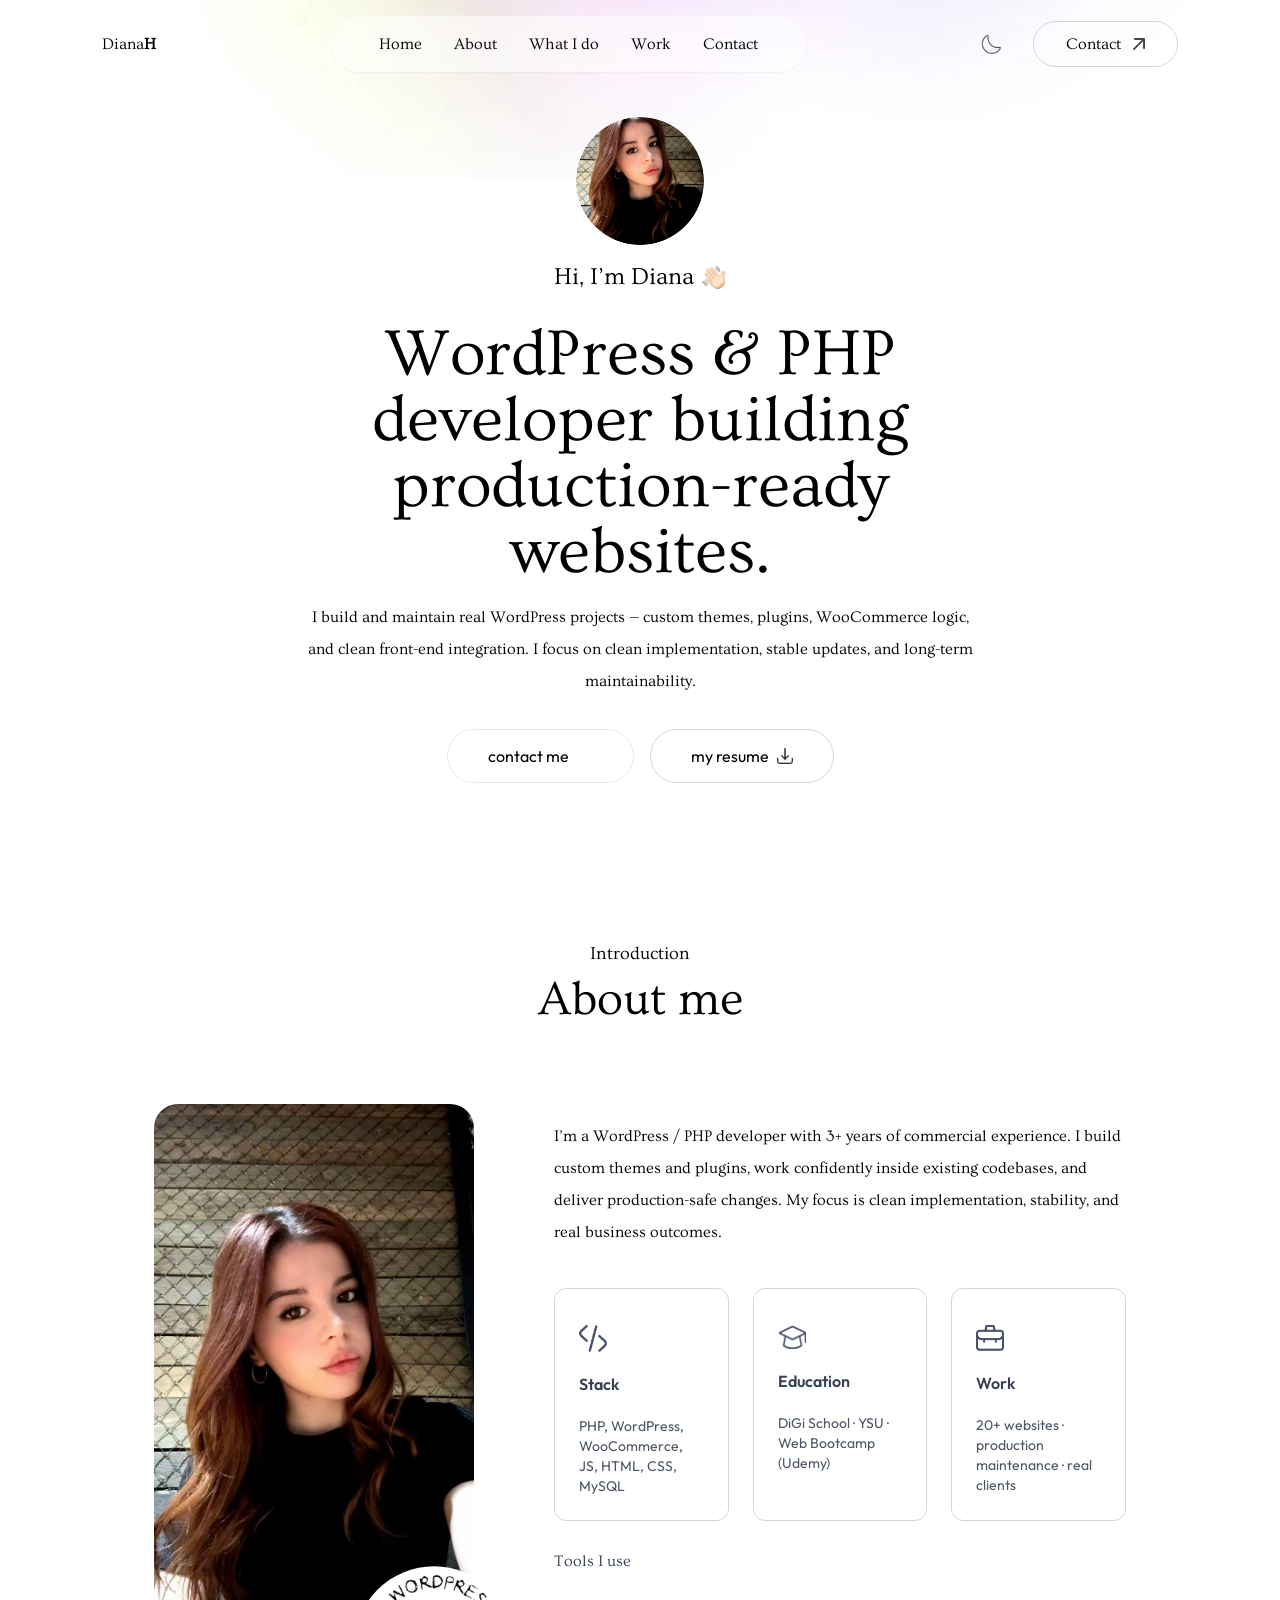
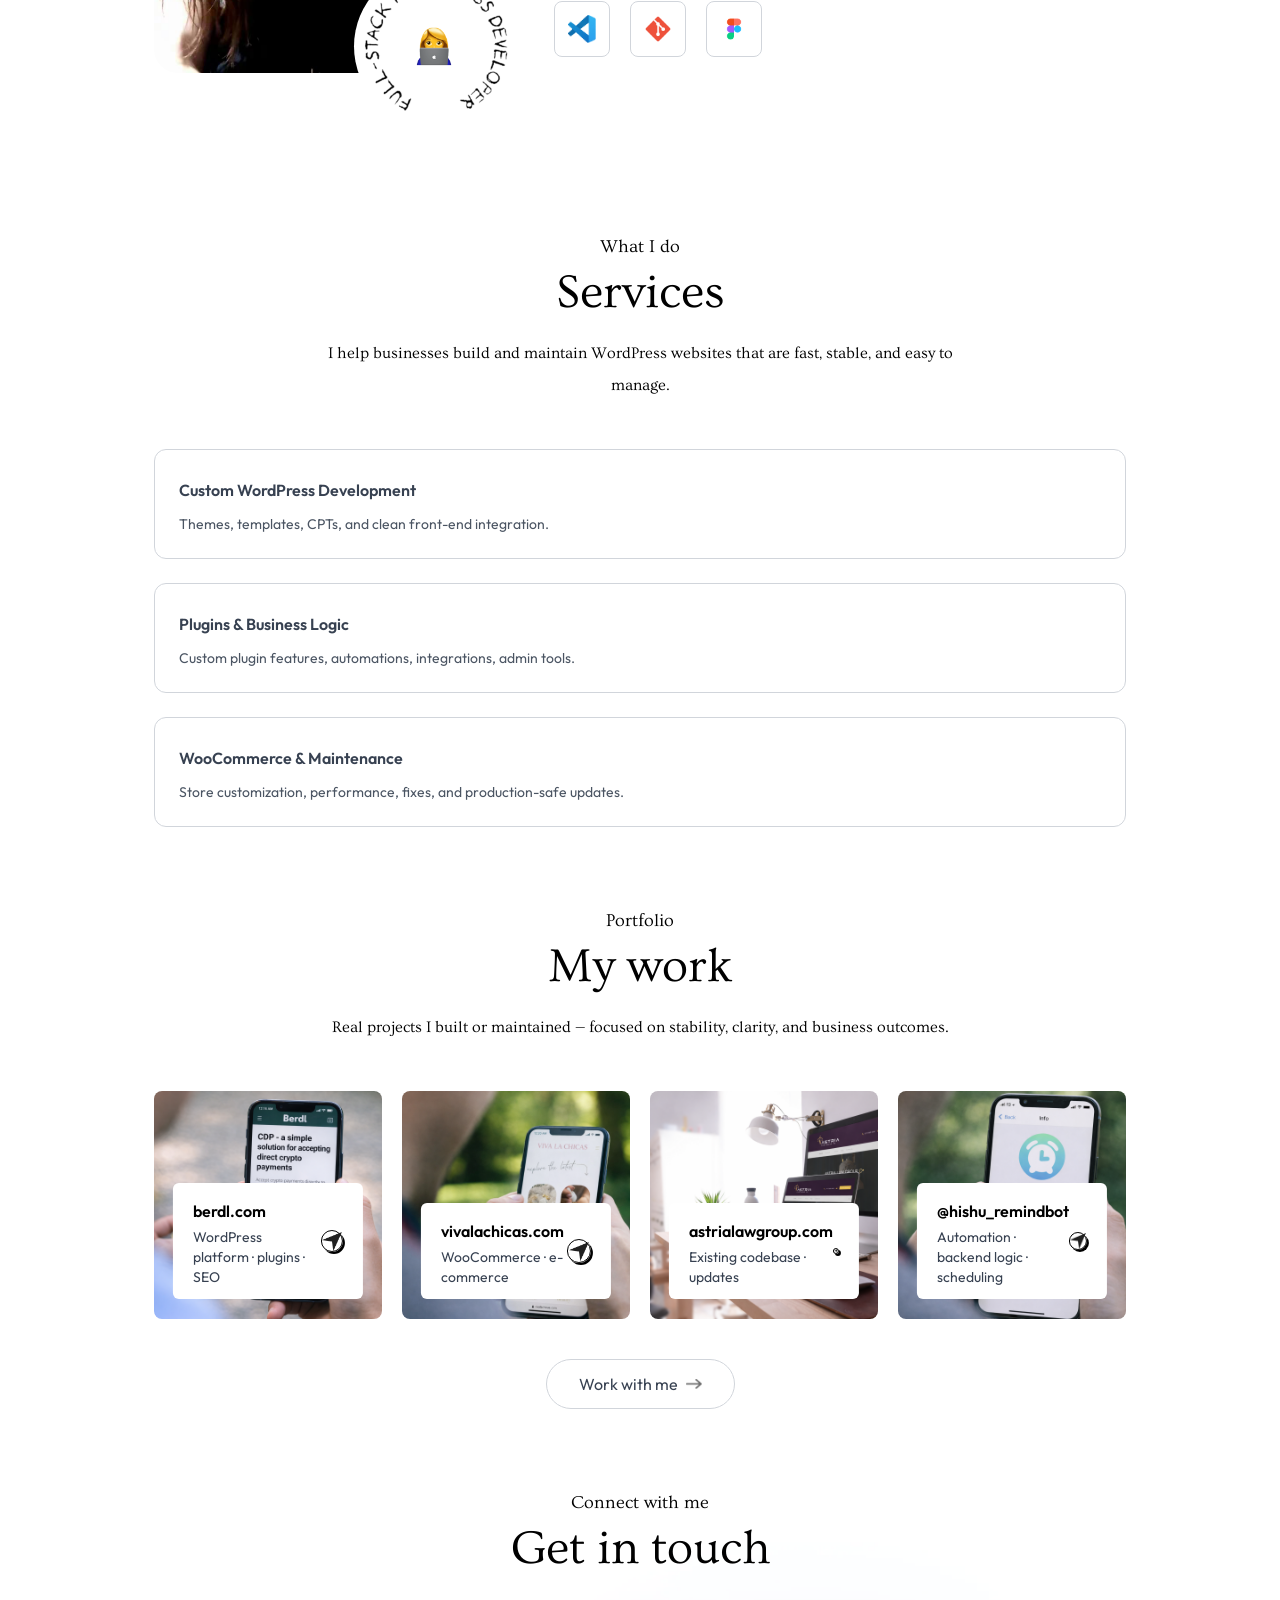
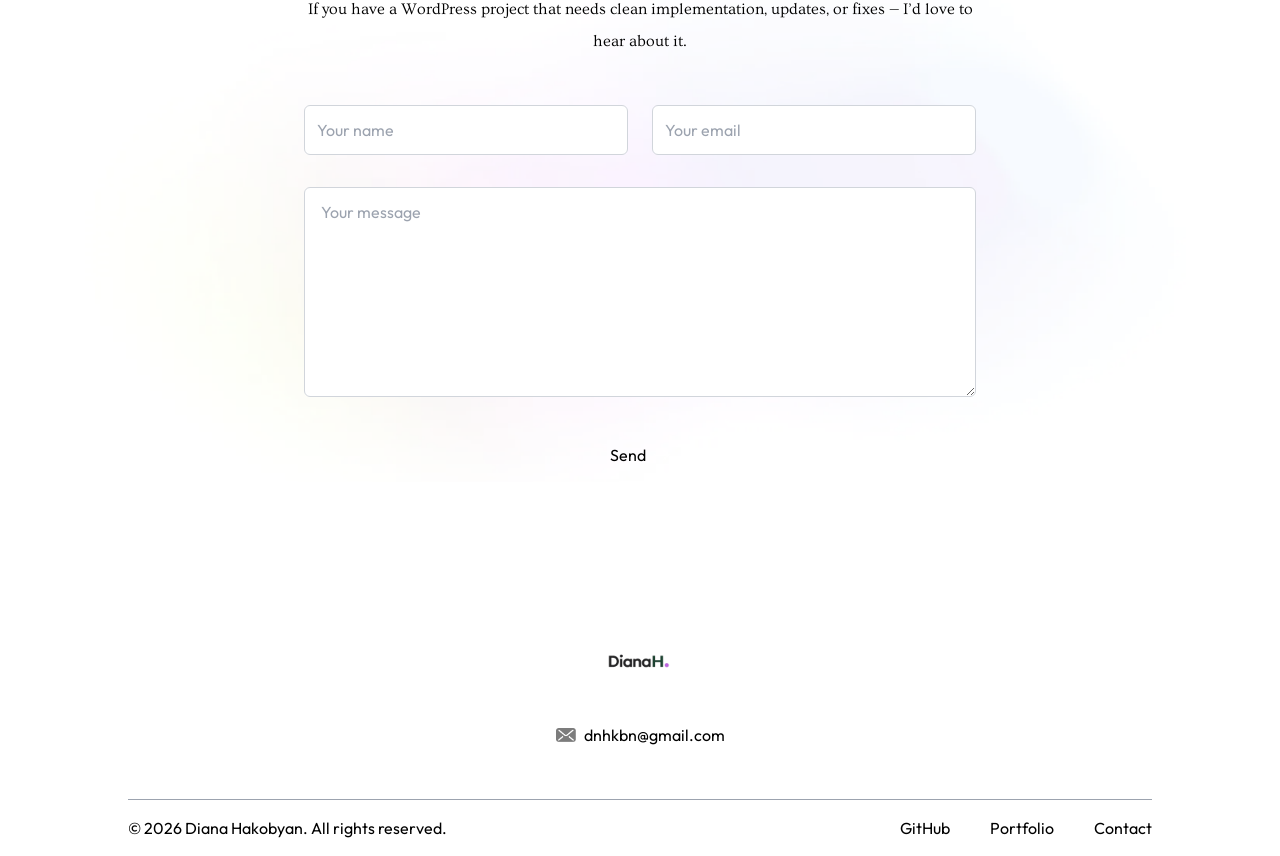
==== commit 29ed10ad: "Update index.html" ====
--- a/index.html
+++ b/index.html
@@ -89,12 +89,12 @@
     </h3>
 
     <h1 class="text-3xl sm:text-6xl lg:text-[66px] font-Ovo">
-      WordPress / PHP developer based in Yerevan.
+WordPress & PHP developer building production-ready websites.
     </h1>
 
     <p class="max-w-2xl mx-auto font-Ovo">
       I build and maintain real WordPress projects — custom themes, plugins, WooCommerce logic, and clean front-end
-      integration. I work fast, I communicate clearly, and I don’t cut corners.
+      integration. I focus on clean implementation, stable updates, and long-term maintainability.
     </p>
 
     <div class="flex flex-col sm:flex-row items-center gap-4 mt-4">
@@ -281,7 +281,7 @@
           class="bg-white w-10/12 rounded-md absolute bottom-5 left-1/2 -translate-x-1/2 py-3 px-5 flex items-center justify-between duration-500 group-hover:bottom-7">
           <div>
             <h2 class="font-semibold">@hishu_remindbot</h2>
-            <p class="text-sm text-gray-700">Side project · automation</p>
+            <p class="text-sm text-gray-700">Automation · backend logic · scheduling</p>
           </div>
           <div
             class="border rounded-full border-black w-9 aspect-square flex items-center justify-center shadow-[2px_2px_0_#000] group-hover:bg-[#cfe8db] transition">
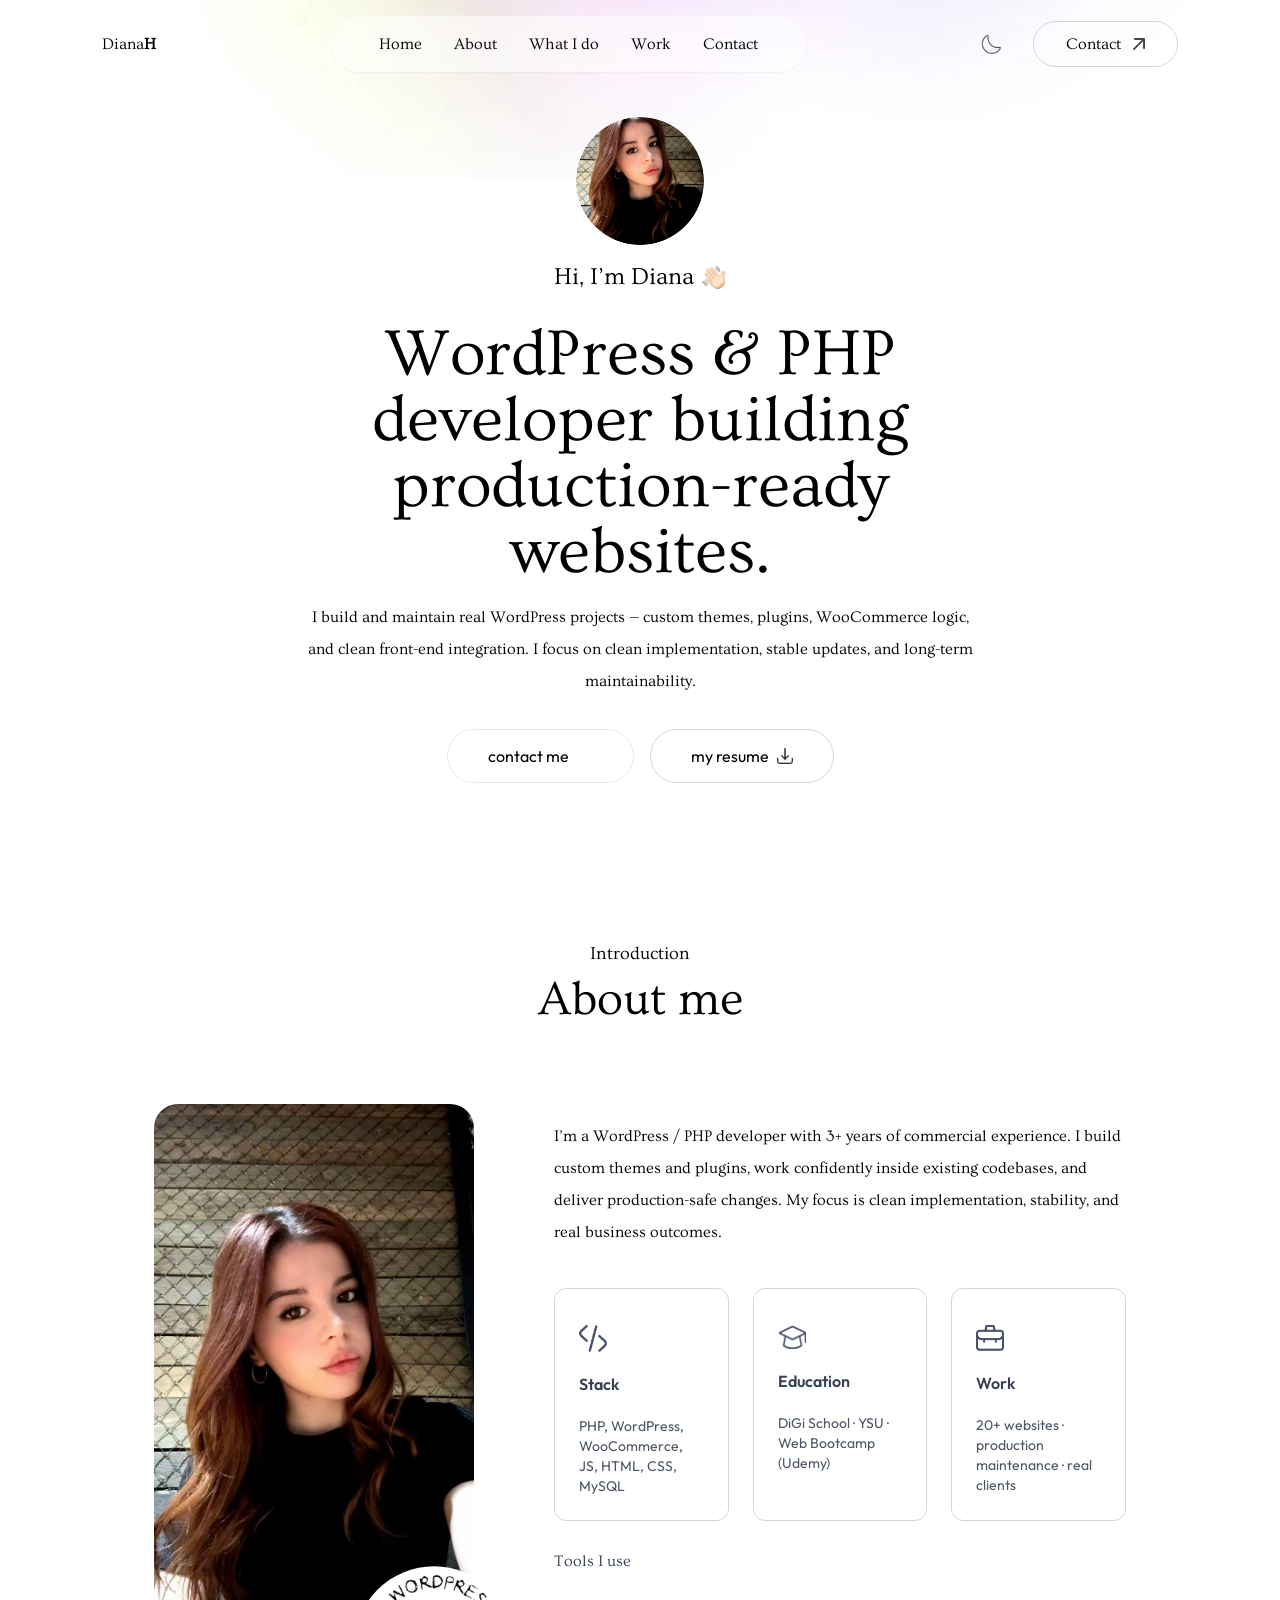
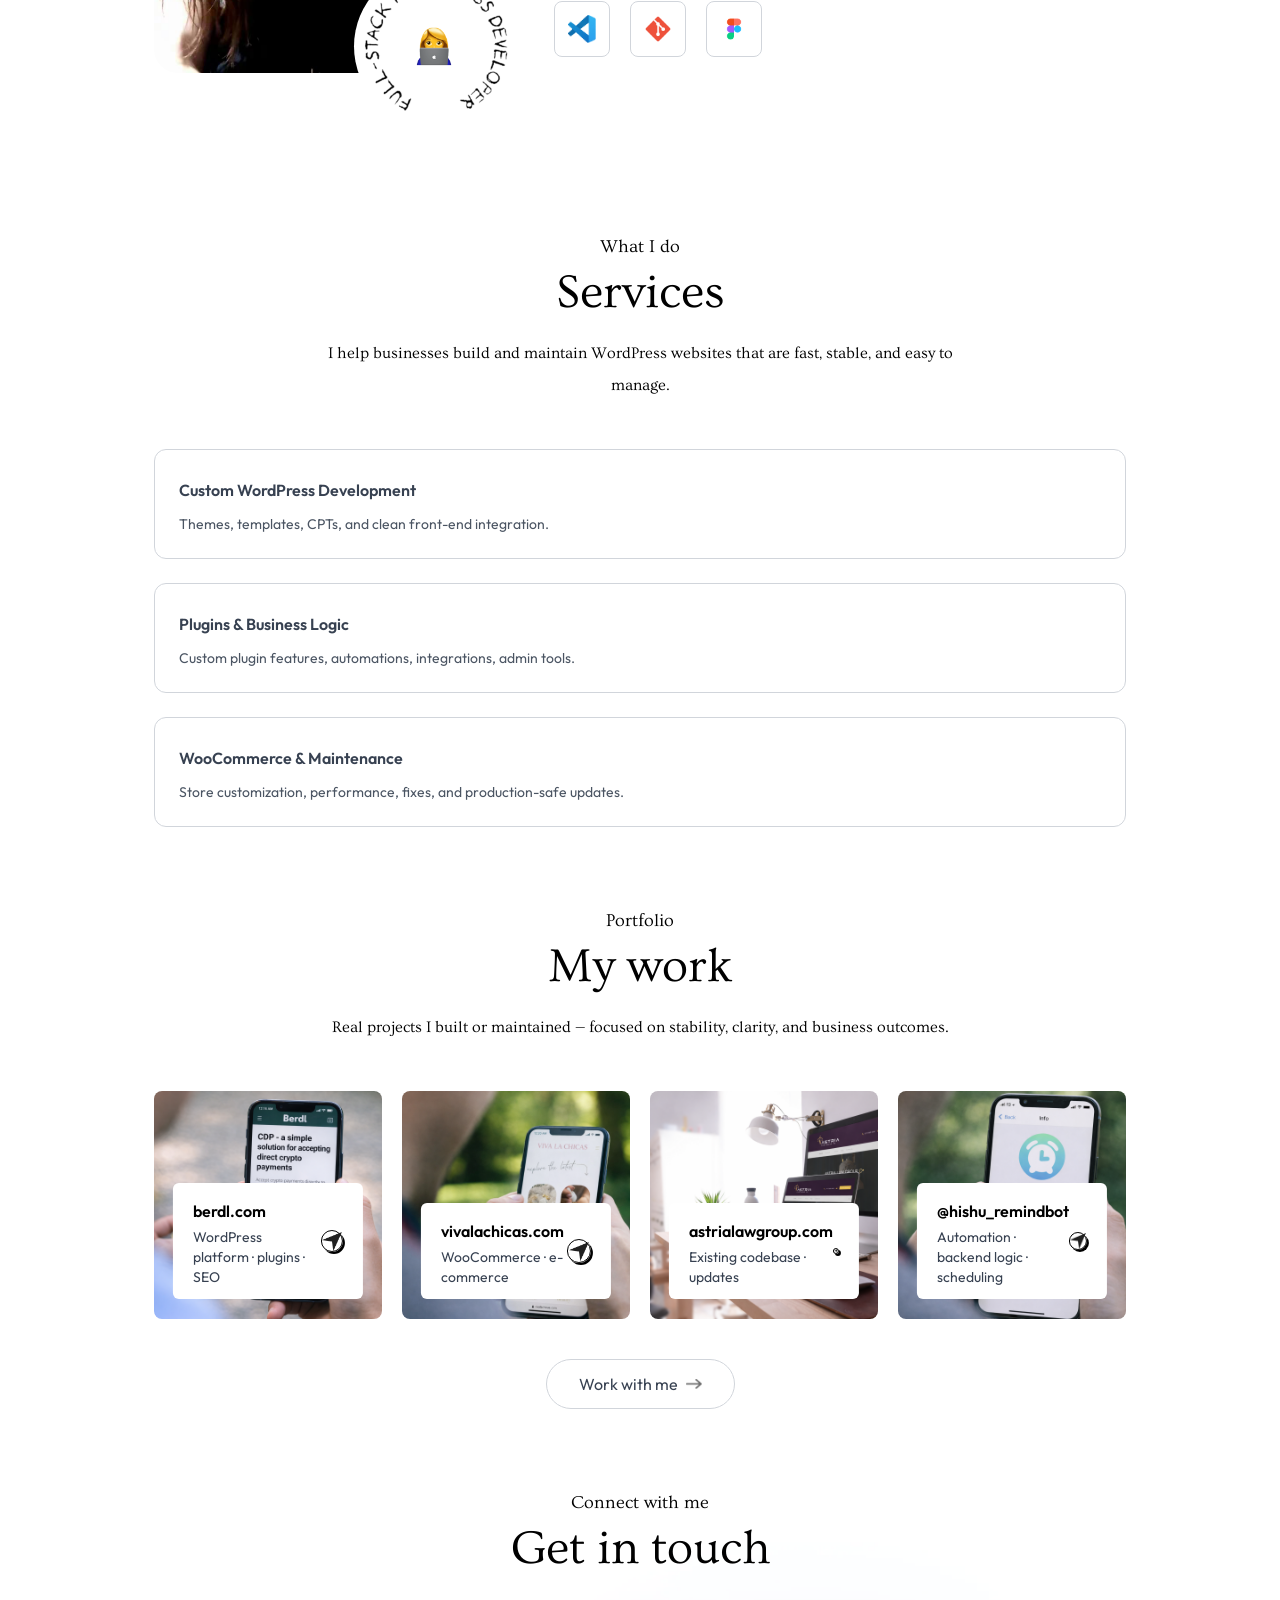
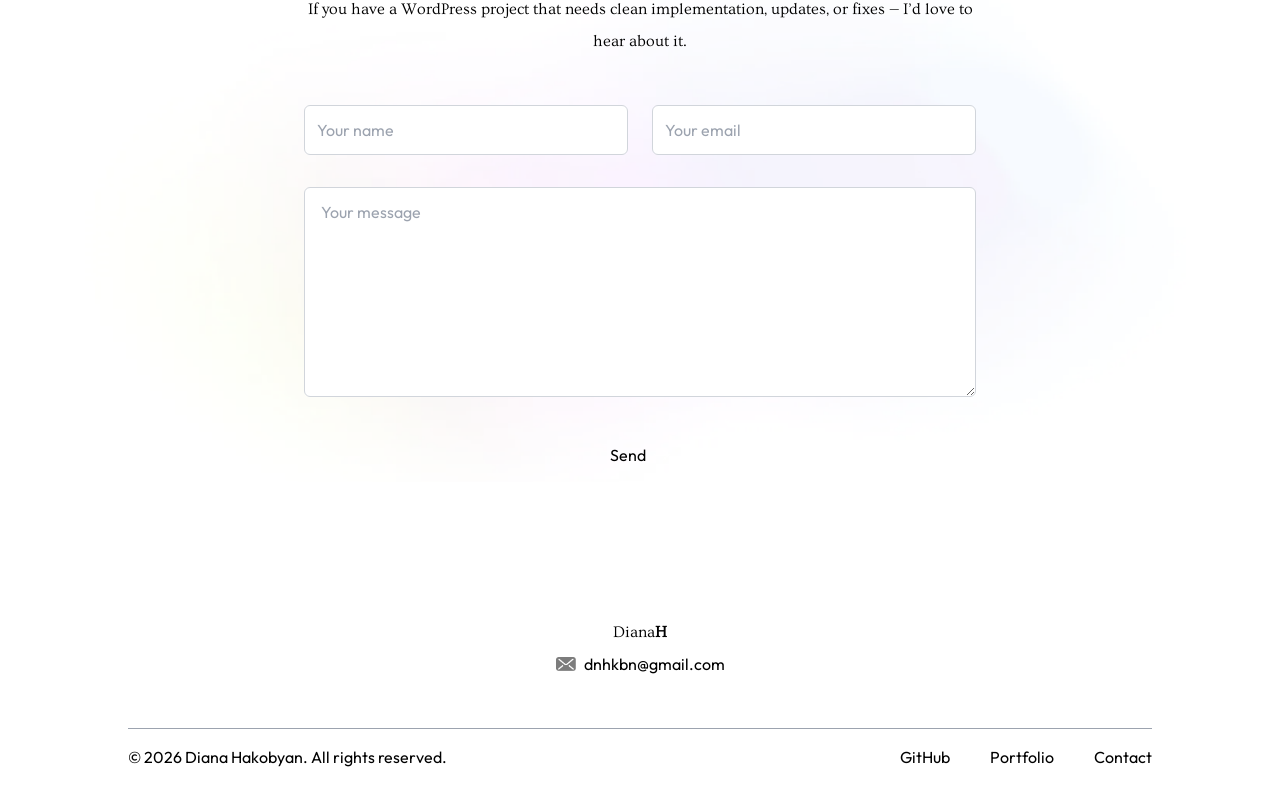
==== commit 6ba05cc0: "Replace logo images with text for branding" ====
--- a/index.html
+++ b/index.html
@@ -346,8 +346,11 @@
   <div class="mt-20">
     <div class="text-center">
       <a href="#top">
-        <img src="./assets/logo.png" alt="" class="w-36 mx-auto mb-2 dark:hidden">
-        <img src="./assets/logo_dark.png" alt="" class="w-36 mx-auto mb-2 hidden dark:block">
+        <span class="font-Ovo text-2xl tracking-tight">
+  Diana<span class="text-[#18412c] font-semibold">H</span>
+</span>
+
+      <span class="font-Ovo text-lg hidden md:block">Diana Hakobyan</span>
       </a>
 
       <div class="w-max flex items-center gap-2 mx-auto">
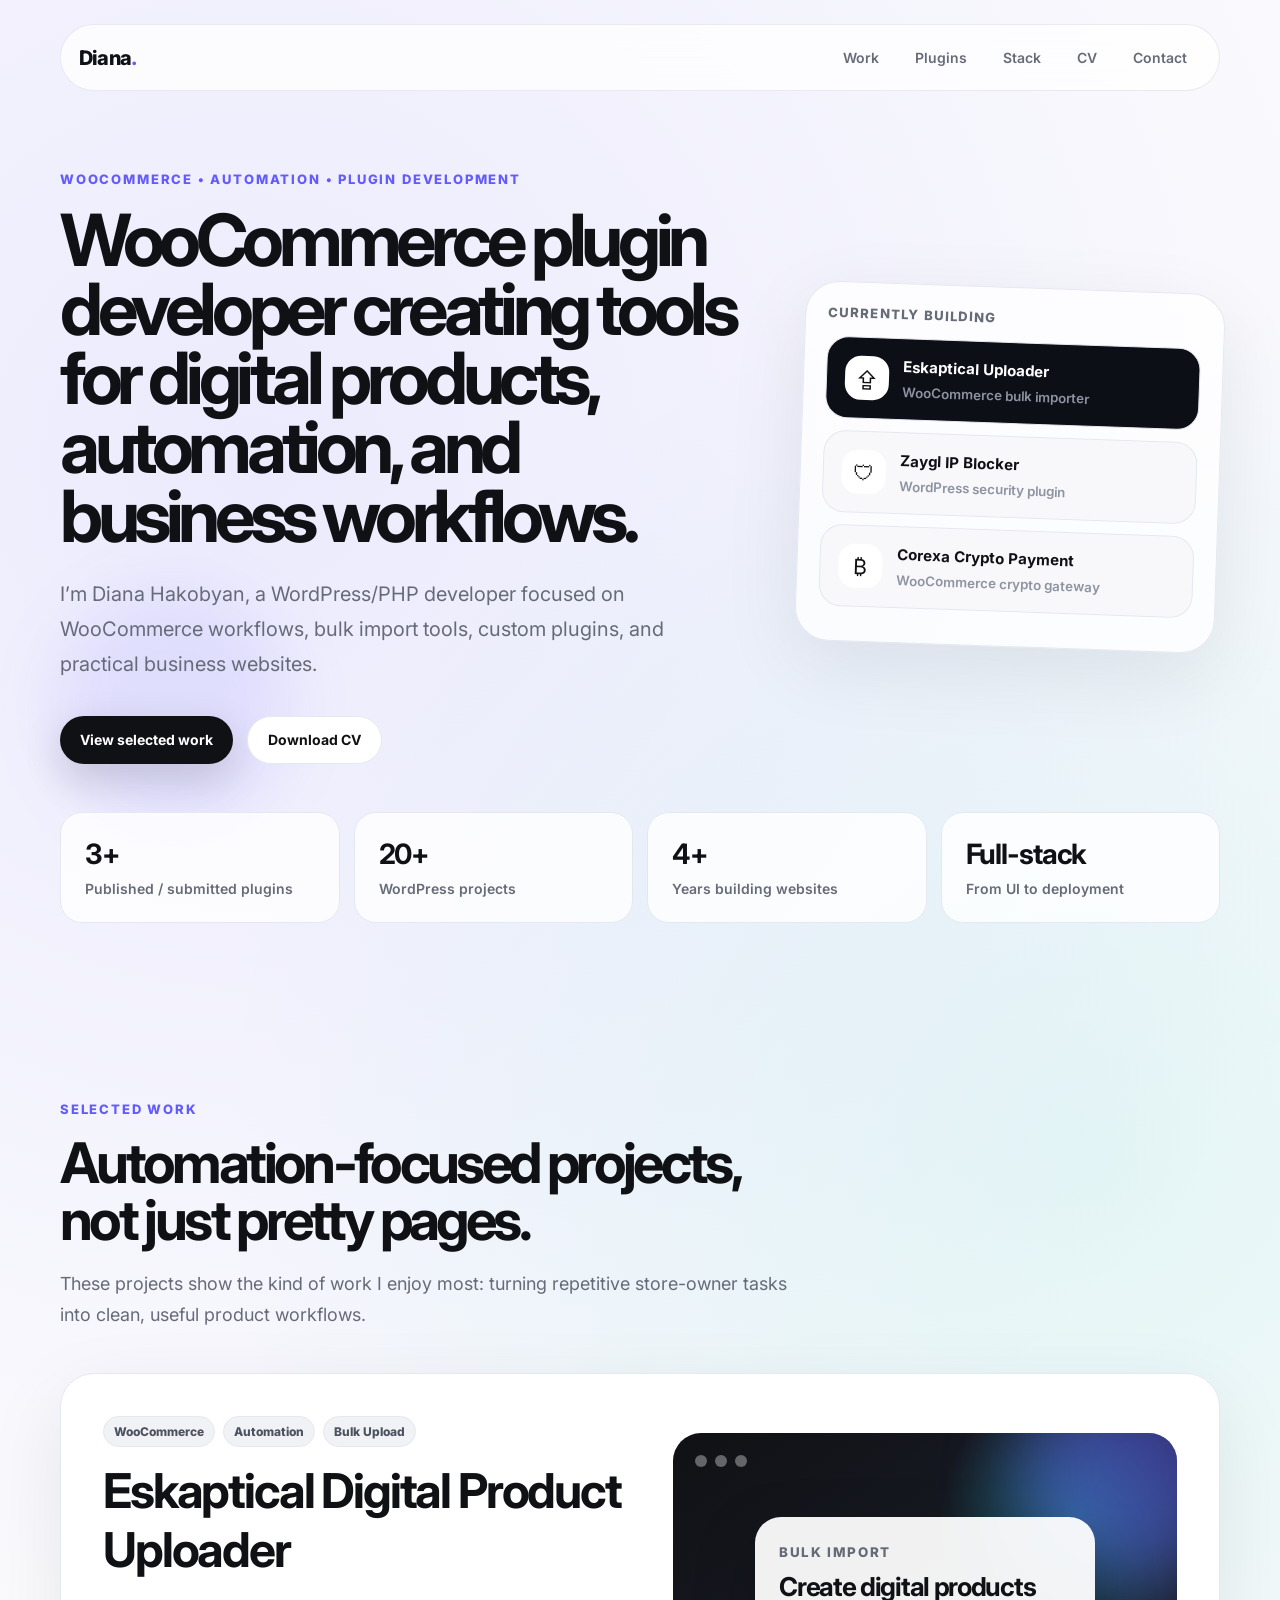
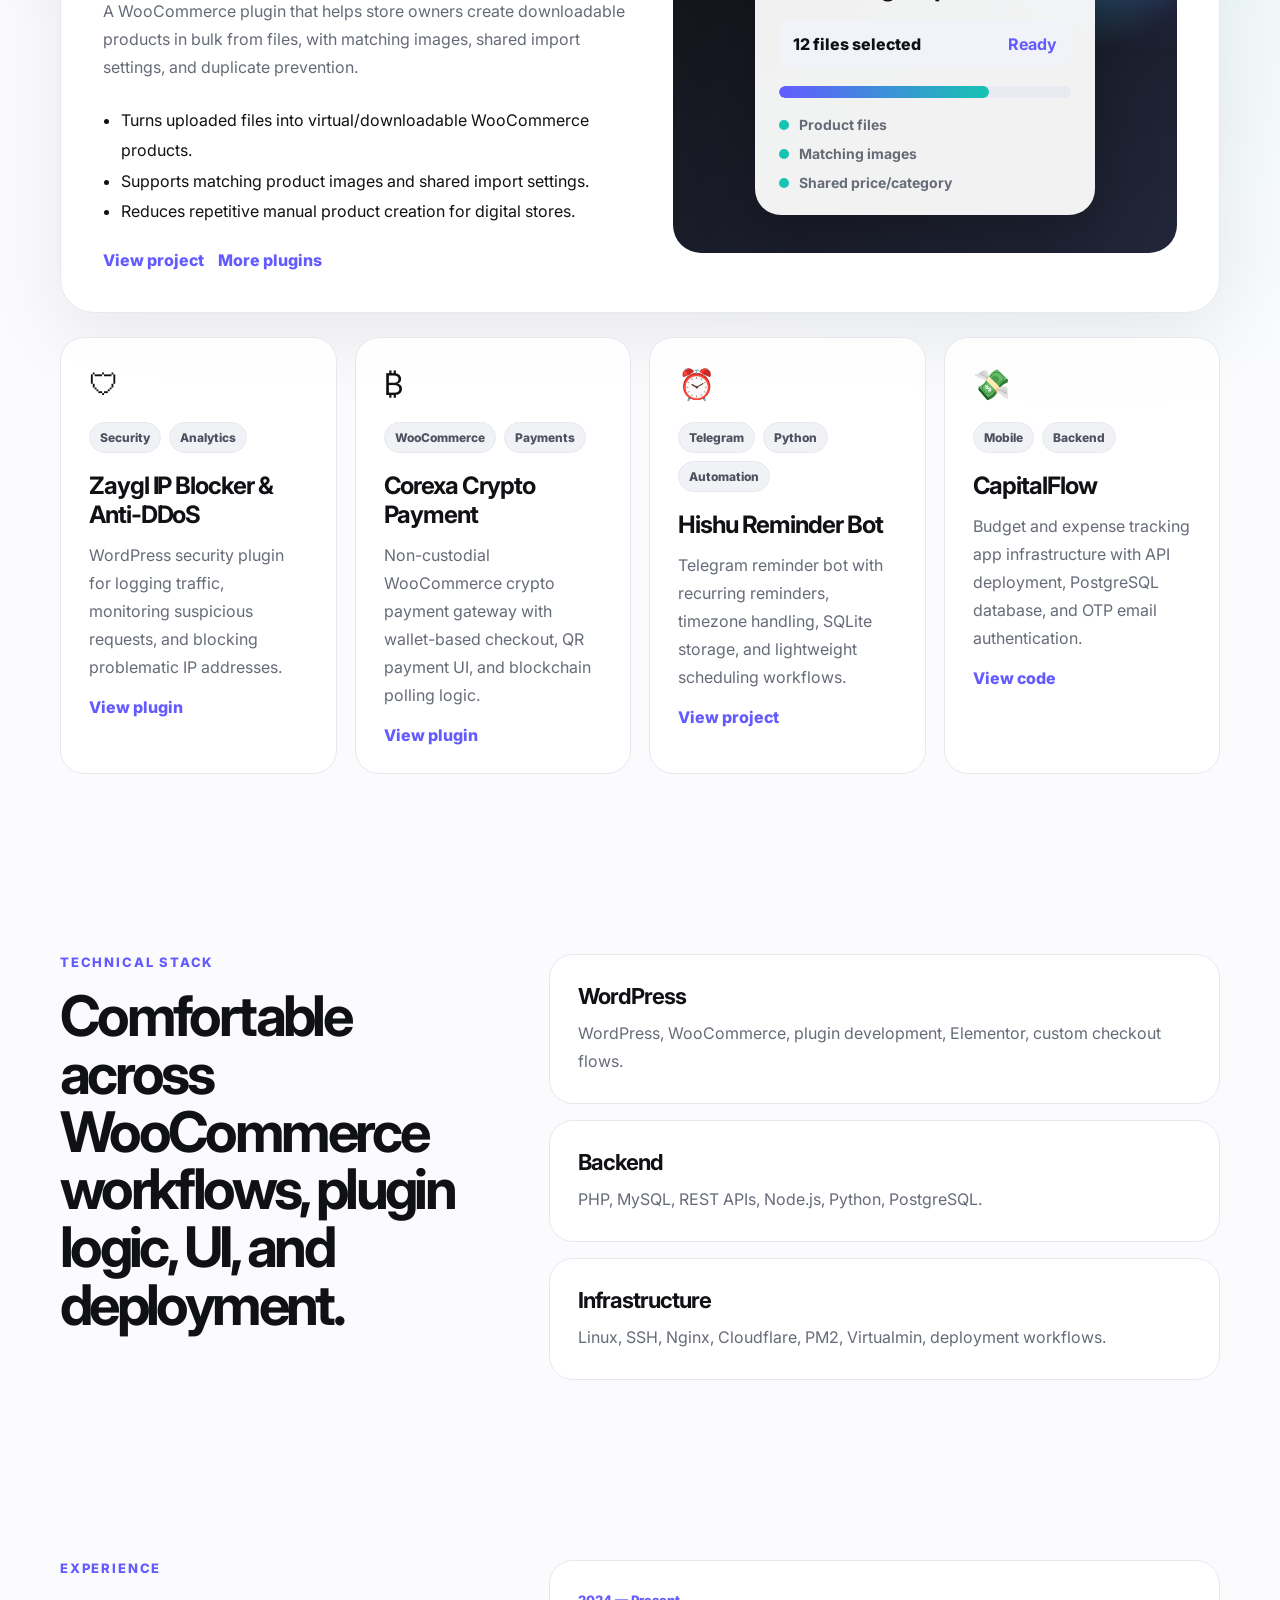
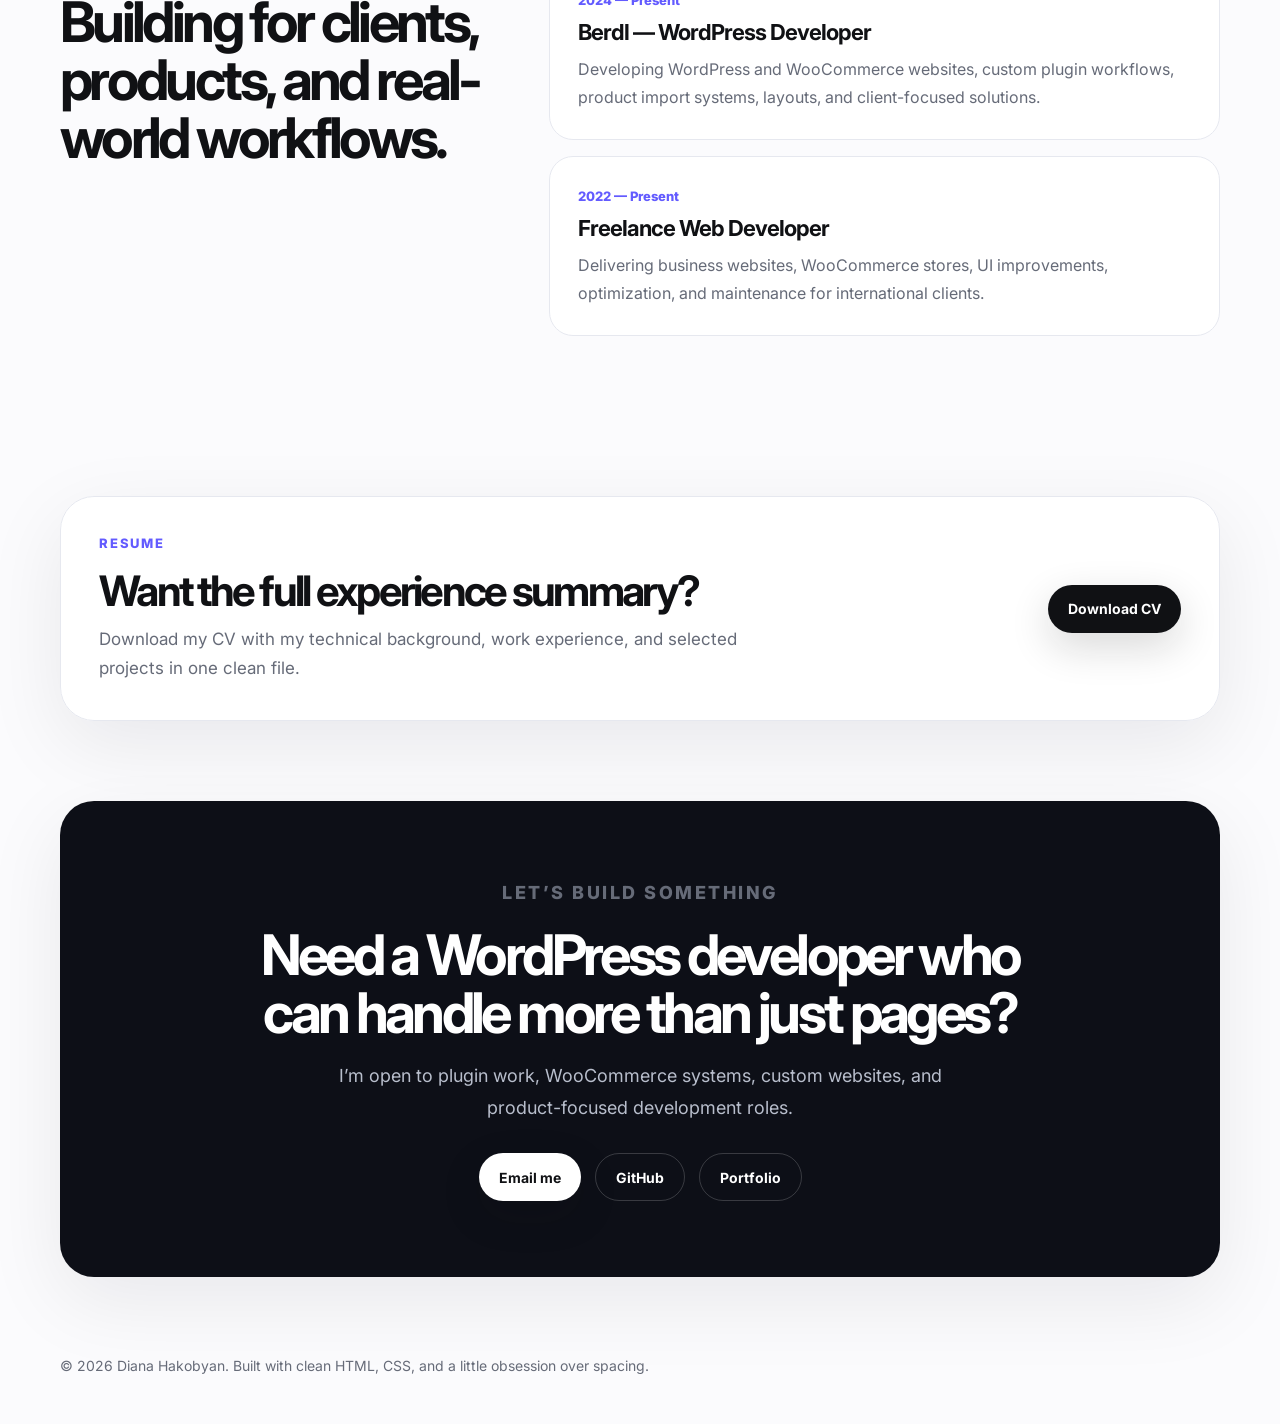
==== commit f0a0a760: "Updated protfolio" ====
--- a/index.html
+++ b/index.html
@@ -1,406 +1,200 @@
 <!DOCTYPE html>
 <html lang="en">
-
 <head>
-  <meta charset="UTF-8">
-  <meta name="viewport" content="width=device-width, initial-scale=1.0">
-  <title>Diana Hakobyan — WordPress / PHP Developer</title>
-
-  <link rel="stylesheet" href="./output.css">
-  <link rel="stylesheet" href="./input.css">
-  <link rel="shortcut icon" href="./assets/favicon.png" type="image/x-icon">
-
+  <meta charset="UTF-8" />
+  <meta name="viewport" content="width=device-width, initial-scale=1.0" />
+  <title>Diana Hakobyan — WooCommerce Automation & Plugin Developer</title>
+  <meta name="description" content="Portfolio of Diana Hakobyan, WooCommerce and WordPress developer building automation plugins, bulk product workflows, payment systems, and custom business websites." />
   <link rel="preconnect" href="https://fonts.googleapis.com">
   <link rel="preconnect" href="https://fonts.gstatic.com" crossorigin>
-  <link href="https://fonts.googleapis.com/css2?family=Outfit:wght@100..900&family=Ovo&display=swap" rel="stylesheet">
+  <link href="https://fonts.googleapis.com/css2?family=Inter:wght@400;500;600;700;800&display=swap" rel="stylesheet">
+  <link rel="stylesheet" href="assets/style.css" />
 </head>
-
-<body class="font-Outfit leading-8 dark:bg-darkTheme dark:text-white">
-  <div class="fixed top-0 right-0 w-11/12 -z-10 translate-y-[-80%] dark:hidden">
-    <img src="./assets/header-bg-color.png" alt="" class="w-full" />
-  </div>
-
-  <!-- NAV -->
-  <nav id="navbar" class="w-full fixed px-5 lg:px-8 xl:px-[8%] py-4 flex items-center justify-between z-50">
-    <p class="bg-white bg-opacity-50 backdrop-blur-lg shadow-sm dark:bg-darkTheme dark:shadow-white/20 sr-only">
-      Hidden</p>
-
-    <a href="#top" class="flex items-center gap-3">
-      <!-- If you want, replace logo.png with your own later -->
-<span class="font-Ovo text-2xl tracking-tight">
-  Diana<span class="text-[#18412c] font-semibold">H</span>
-</span>
-
-      <span class="font-Ovo text-lg hidden md:block">Diana Hakobyan</span>
-    </a>
-
-    <ul id="navLink"
-      class="hidden md:flex items-center gap-6 lg:gap-8 rounded-full px-12 py-3 bg-white shadow-sm bg-opacity-50 font-Ovo dark:border dark:border-white/30 dark:bg-transparent ">
-      <li><a class='hover:text-gray-500 dark:hover:text-gray-300 transition' href="#top">Home</a></li>
-      <li><a class='hover:text-gray-500 dark:hover:text-gray-300 transition' href="#about">About</a></li>
-      <li><a class='hover:text-gray-500 dark:hover:text-gray-300 transition' href="#services">What I do</a></li>
-      <li><a class='hover:text-gray-500 dark:hover:text-gray-300 transition' href="#work">Work</a></li>
-      <li><a class='hover:text-gray-500 dark:hover:text-gray-300 transition' href="#contact">Contact</a></li>
-    </ul>
-
-    <div class="flex items-center gap-4">
-      <button onclick="toggleTheme()">
-        <img src="./assets/moon_icon.png" alt="" class="w-5 dark:hidden" />
-        <img src="./assets/sun_icon.png" alt="" class="w-5 hidden dark:block" />
-      </button>
-
-      <a href="#contact"
-        class="hidden lg:flex items-center gap-3 px-8 py-1.5 border border-gray-300 hover:bg-slate-100/70 dark:hover:bg-darkHover rounded-full ml-4 font-Ovo dark:border-white/30">
-        Contact
-        <img src="./assets/arrow-icon.png" alt="" class="w-3 dark:hidden" />
-        <img src="./assets/arrow-icon-dark.png" alt="" class="w-3 hidden dark:block" />
-      </a>
-
-      <button class="block md:hidden ml-3" onclick="openMenu()">
-        <img src="./assets/menu-black.png" alt="" class="w-6 dark:hidden" />
-        <img src="./assets/menu-white.png" alt="" class="w-6 hidden dark:block" />
-      </button>
-    </div>
-
-    <!-- MOBILE MENU -->
-    <ul id="mobileMenu"
-      class="flex md:hidden flex-col gap-4 py-20 px-10 fixed -right-64 top-0 bottom-0 w-64 z-50 h-screen bg-slate-50 transition duration-500 font-Ovo dark:bg-darkHover dark:text-white">
-
-      <div class="absolute right-6 top-6" onclick="closeMenu()">
-        <img src="./assets/close-black.png" alt="" class="w-5 cursor-pointer dark:hidden" />
-        <img src="./assets/close-white.png" alt="" class="w-5 cursor-pointer hidden dark:block" />
-      </div>
-
-      <li><a href="#top" onclick="closeMenu()">Home</a></li>
-      <li><a href="#about" onclick="closeMenu()">About</a></li>
-      <li><a href="#services" onclick="closeMenu()">What I do</a></li>
-      <li><a href="#work" onclick="closeMenu()">Work</a></li>
-      <li><a href="#contact" onclick="closeMenu()">Contact</a></li>
-    </ul>
-  </nav>
-
-  <!-- HOME -->
-  <div id="top" class="w-11/12 max-w-3xl text-center mx-auto h-screen flex flex-col items-center justify-center gap-4">
-    <img src="./assets/profile-img.png" alt="" class="rounded-full w-32" style="border: 50%;" />
-
-    <h3 class="flex items-end gap-2 text-xl md:text-2xl mb-3 font-Ovo">
-      Hi, I’m Diana
-      <img src="./assets/hand-icon.png" alt="" class="w-6 mb-1" />
-    </h3>
-
-    <h1 class="text-3xl sm:text-6xl lg:text-[66px] font-Ovo">
-WordPress & PHP developer building production-ready websites.
-    </h1>
-
-    <p class="max-w-2xl mx-auto font-Ovo">
-      I build and maintain real WordPress projects — custom themes, plugins, WooCommerce logic, and clean front-end
-      integration. I focus on clean implementation, stable updates, and long-term maintainability.
-    </p>
-
-    <div class="flex flex-col sm:flex-row items-center gap-4 mt-4">
-      <!-- Deep green CTA instead of gradient -->
-      <a href="#contact"
-        class="px-10 py-2.5 border rounded-full bg-[#18412c] hover:bg-[#143524] flex items-center gap-2 dark:border-transparent transition">
-        contact me <img src="./assets/right-arrow-white.png" alt="" class="w-4" />
-      </a>
-
-      <!-- Put your PDF in /assets/Diana_Hakobyan_CV.pdf or adjust the path -->
-      <a href="./assets/Diana_Hakobyan_CV.pdf" download
-        class="px-10 py-2.5 rounded-full border border-gray-300 dark:border-white/25 hover:bg-slate-100/70 dark:hover:bg-darkHover flex items-center gap-2 bg-white dark:bg-transparent dark:text-white transition">
-        my resume <img src="./assets/download-icon.png" alt="" class="w-4 dark:invert" />
-      </a>
-    </div>
-  </div>
-
-  <!-- ABOUT -->
-  <div id="about" class="w-full px-[12%] py-10 scroll-mt-20">
-    <h4 class="text-center mb-2 text-lg font-Ovo">Introduction</h4>
-    <h2 class="text-center text-5xl font-Ovo">About me</h2>
-
-    <div class="flex w-full flex-col lg:flex-row items-center gap-20 my-20">
-      <div class="max-w-max mx-auto relative">
-        <img src="./assets/user_image.jpg" alt="" class="w-64 sm:w-80 rounded-3xl max-w-none">
-
-        <div
-          class="bg-white w-1/2 aspect-square absolute right-0 bottom-0 rounded-full translate-x-1/4 translate-y-1/3 shadow-[0_4px_55px_rgba(24,65,44,0.18)] flex items-center justify-center">
-          <img src="./assets/circular-text.png" alt="" class="w-full animate-spin_slow">
-          <img src="./assets/dev-icon.png" alt=""
-            class="w-1/4 absolute top-1/2 left-1/2 -translate-x-1/2 -translate-y-1/2">
-        </div>
-      </div>
-
-      <div class="flex-1">
-        <p class="mb-10 max-w-2xl font-Ovo">
-          I’m a WordPress / PHP developer with 3+ years of commercial experience. I build custom themes and plugins,
-          work confidently inside existing codebases, and deliver production-safe changes.
-          My focus is clean implementation, stability, and real business outcomes.
-        </p>
-
-        <ul class="grid grid-cols-1 sm:grid-cols-3 gap-6 max-w-2xl">
-          <li
-            class="border border-gray-300 dark:border-white/30 rounded-xl p-6 cursor-pointer hover:bg-lightHover hover:-translate-y-1 duration-500 hover:shadow-black dark:hover:shadow-white/80 dark:hover:bg-darkHover/50">
-            <img src="./assets/code-icon.png" alt="" class="w-7 mt-3 dark:hidden">
-            <img src="./assets/code-icon-dark.png" alt="" class="w-7 mt-3 hidden dark:block">
-            <h3 class="my-4 font-semibold text-gray-700 dark:text-white">Stack</h3>
-            <p class="text-gray-600 text-sm dark:text-white/80">
-              PHP, WordPress, WooCommerce, JS, HTML, CSS, MySQL
-            </p>
-          </li>
-
-          <li
-            class="border border-gray-300 dark:border-white/30 rounded-xl p-6 cursor-pointer hover:bg-lightHover hover:-translate-y-1 duration-500 hover:shadow-black dark:hover:shadow-white/80 dark:hover:bg-darkHover/50">
-            <img src="./assets/edu-icon.png" alt="" class="w-7 mt-3 dark:hidden">
-            <img src="./assets/edu-icon-dark.png" alt="" class="w-7 mt-3 hidden dark:block">
-            <h3 class="my-4 font-semibold text-gray-700 dark:text-white">Education</h3>
-            <p class="text-gray-600 text-sm dark:text-white/80">
-              DiGi School · YSU · Web Bootcamp (Udemy)
-            </p>
-          </li>
-
-          <li
-            class="border border-gray-300 dark:border-white/30 rounded-xl p-6 cursor-pointer hover:bg-lightHover hover:-translate-y-1 duration-500 hover:shadow-black dark:hover:shadow-white/80 dark:hover:bg-darkHover/50">
-            <img src="./assets/project-icon.png" alt="" class="w-7 mt-3 dark:hidden">
-            <img src="./assets/project-icon-dark.png" alt="" class="w-7 mt-3 hidden dark:block">
-            <h3 class="my-4 font-semibold text-gray-700 dark:text-white">Work</h3>
-            <p class="text-gray-600 text-sm dark:text-white/80">
-              20+ websites · production maintenance · real clients
-            </p>
-          </li>
-        </ul>
-
-        <h4 class="my-6 text-gray-700 font-Ovo dark:text-white/80">Tools I use</h4>
-        <ul class="flex items-center gap-3 sm:gap-5">
-          <li class="flex items-center justify-center w-12 sm:w-14 aspect-square border border-gray-300 dark:border-white/30 rounded-lg cursor-pointer hover:-translate-y-1 duration-500">
-            <img src="./assets/vscode.png" alt="vscode" class="w-5 sm:w-7">
-          </li>
-          <li class="flex items-center justify-center w-12 sm:w-14 aspect-square border border-gray-300 dark:border-white/30 rounded-lg cursor-pointer hover:-translate-y-1 duration-500">
-            <img src="./assets/git.png" alt="git" class="w-5 sm:w-7">
-          </li>
-          <!-- Keep the rest if you want, or replace icons later -->
-          <li class="flex items-center justify-center w-12 sm:w-14 aspect-square border border-gray-300 dark:border-white/30 rounded-lg cursor-pointer hover:-translate-y-1 duration-500">
-            <img src="./assets/figma.png" alt="figma" class="w-5 sm:w-7">
-          </li>
-        </ul>
-      </div>
-    </div>
-  </div>
-
-  <!-- SERVICES (renamed content to fit WP dev) -->
-  <div id="services" class="w-full px-[12%] py-10 scroll-mt-20">
-    <h4 class="text-center mb-2 text-lg font-Ovo">What I do</h4>
-    <h2 class="text-center text-5xl font-Ovo">Services</h2>
-
-    <p class="text-center max-w-2xl mx-auto mt-5 mb-12 font-Ovo">
-      I help businesses build and maintain WordPress websites that are fast, stable, and easy to manage.
-    </p>
-
-    <ul class="grid grid-cols-1 md:grid-cols-3 gap-6 max-w-5xl mx-auto">
-      <li class="border border-gray-300 dark:border-white/30 rounded-xl p-6 hover:-translate-y-1 duration-500 hover:bg-lightHover dark:hover:bg-darkHover/50">
-        <h3 class="font-semibold text-gray-700 dark:text-white mb-2">Custom WordPress Development</h3>
-        <p class="text-gray-600 text-sm dark:text-white/80">Themes, templates, CPTs, and clean front-end integration.</p>
-      </li>
-      <li class="border border-gray-300 dark:border-white/30 rounded-xl p-6 hover:-translate-y-1 duration-500 hover:bg-lightHover dark:hover:bg-darkHover/50">
-        <h3 class="font-semibold text-gray-700 dark:text-white mb-2">Plugins & Business Logic</h3>
-        <p class="text-gray-600 text-sm dark:text-white/80">Custom plugin features, automations, integrations, admin tools.</p>
-      </li>
-      <li class="border border-gray-300 dark:border-white/30 rounded-xl p-6 hover:-translate-y-1 duration-500 hover:bg-lightHover dark:hover:bg-darkHover/50">
-        <h3 class="font-semibold text-gray-700 dark:text-white mb-2">WooCommerce & Maintenance</h3>
-        <p class="text-gray-600 text-sm dark:text-white/80">Store customization, performance, fixes, and production-safe updates.</p>
-      </li>
-    </ul>
-  </div>
-
-  <!-- WORK -->
-  <div id="work" class="w-full px-[12%] py-10 scroll-mt-20">
-    <h4 class="text-center mb-2 text-lg font-Ovo">Portfolio</h4>
-    <h2 class="text-center text-5xl font-Ovo">My work</h2>
-    <p class="text-center max-w-2xl mx-auto mt-5 mb-12 font-Ovo">
-      Real projects I built or maintained — focused on stability, clarity, and business outcomes.
-    </p>
-
-    <!-- If you don’t have screenshots yet, keep images as-is for now.
-         Later you can replace assets/work-*.png with screenshots of your sites. -->
-    <div class="grid grid-cols-auto my-10 gap-5 dark:text-black">
-
-      <!-- berdl -->
-      <a href="https://berdl.com" target="_blank"
-        class="aspect-square bg-no-repeat bg-cover bg-center rounded-lg relative cursor-pointer group"
-        style="background-image: url('./assets/work-1.png');">
-        <div
-          class="bg-white w-10/12 rounded-md absolute bottom-5 left-1/2 -translate-x-1/2 py-3 px-5 flex items-center justify-between duration-500 group-hover:bottom-7">
+<body>
+  <div class="cursor-glow"></div>
+
+  <header class="site-header">
+    <a class="brand" href="#top">Diana<span>.</span></a>
+    <nav class="nav" aria-label="Main navigation">
+      <a href="#work">Work</a>
+      <a href="#plugins">Plugins</a>
+      <a href="#stack">Stack</a>
+      <a href="#cv">CV</a>
+      <a href="#contact">Contact</a>
+    </nav>
+  </header>
+
+  <main id="top">
+    <section class="hero section-shell">
+      <div class="hero-copy">
+        <p class="eyebrow">WooCommerce • Automation • Plugin Development</p>
+        <h1>WooCommerce plugin developer creating tools for digital products, automation, and business workflows.</h1>
+        <p class="hero-text">I’m Diana Hakobyan, a WordPress/PHP developer focused on WooCommerce workflows, bulk import tools, custom plugins, and practical business websites.</p>
+        <div class="hero-actions">
+          <a class="btn btn-primary" href="#work">View selected work</a>
+          <a class="btn btn-secondary" href="#cv">Download CV</a>
+        </div>
+      </div>
+
+      <aside class="hero-panel" aria-label="Portfolio highlights">
+        <div class="panel-topline">Currently building</div>
+        <div class="mini-product featured-mini">
+          <span class="mini-icon">⇪</span>
           <div>
-            <h2 class="font-semibold">berdl.com</h2>
-            <p class="text-sm text-gray-700">WordPress platform · plugins · SEO</p>
-          </div>
-          <div
-            class="border rounded-full border-black w-9 aspect-square flex items-center justify-center shadow-[2px_2px_0_#000] group-hover:bg-[#cfe8db] transition">
-            <img src="./assets/send-icon.png" alt="" class="w-5">
-          </div>
-        </div>
-      </a>
-
-      <!-- vivalachicas -->
-      <a href="https://vivalachicas.com" target="_blank"
-        class="aspect-square bg-no-repeat bg-cover bg-center rounded-lg relative cursor-pointer group"
-        style="background-image: url('./assets/work-2.png');">
-        <div
-          class="bg-white w-10/12 rounded-md absolute bottom-5 left-1/2 -translate-x-1/2 py-3 px-5 flex items-center justify-between duration-500 group-hover:bottom-7">
+            <strong>Eskaptical Uploader</strong>
+            <small>WooCommerce bulk importer</small>
+          </div>
+        </div>
+        <div class="mini-product">
+          <span class="mini-icon">🛡</span>
           <div>
-            <h2 class="font-semibold">vivalachicas.com</h2>
-            <p class="text-sm text-gray-700">WooCommerce · e-commerce</p>
-          </div>
-          <div
-            class="border rounded-full border-black w-9 aspect-square flex items-center justify-center shadow-[2px_2px_0_#000] group-hover:bg-[#cfe8db] transition">
-            <img src="./assets/send-icon.png" alt="" class="w-5">
-          </div>
-        </div>
-      </a>
-
-      <!-- astrialawgroup -->
-      <a href="https://astrialawgroup.com" target="_blank"
-        class="aspect-square bg-no-repeat bg-cover bg-center rounded-lg relative cursor-pointer group"
-        style="background-image: url('./assets/work-3.png');">
-        <div
-          class="bg-white w-10/12 rounded-md absolute bottom-5 left-1/2 -translate-x-1/2 py-3 px-5 flex items-center justify-between duration-500 group-hover:bottom-7">
+            <strong>Zaygl IP Blocker</strong>
+            <small>WordPress security plugin</small>
+          </div>
+        </div>
+        <div class="mini-product">
+          <span class="mini-icon">₿</span>
           <div>
-            <h2 class="font-semibold">astrialawgroup.com</h2>
-            <p class="text-sm text-gray-700">Existing codebase · updates</p>
-          </div>
-          <div
-            class="border rounded-full border-black w-9 aspect-square flex items-center justify-center shadow-[2px_2px_0_#000] group-hover:bg-[#cfe8db] transition">
-            <img src="./assets/send-icon.png" alt="" class="w-5">
-          </div>
-        </div>
-      </a>
-
-      <!-- bot -->
-      <div
-        class="aspect-square bg-no-repeat bg-cover bg-center rounded-lg relative group"
-        style="background-image: url('./assets/work-4.png');">
-        <div
-          class="bg-white w-10/12 rounded-md absolute bottom-5 left-1/2 -translate-x-1/2 py-3 px-5 flex items-center justify-between duration-500 group-hover:bottom-7">
-          <div>
-            <h2 class="font-semibold">@hishu_remindbot</h2>
-            <p class="text-sm text-gray-700">Automation · backend logic · scheduling</p>
-          </div>
-          <div
-            class="border rounded-full border-black w-9 aspect-square flex items-center justify-center shadow-[2px_2px_0_#000] group-hover:bg-[#cfe8db] transition">
-            <img src="./assets/send-icon.png" alt="" class="w-5">
-          </div>
-        </div>
-      </div>
-
-    </div>
-
-    <a href="#contact"
-      class="w-max flex items-center justify-center gap-2 text-gray-700 border border-gray-300 dark:border-white/25 hover:bg-slate-100/70 dark:hover:bg-darkHover rounded-full py-2 px-8 mx-auto my-16 duration-300 dark:text-white">
-      Work with me
-      <img src="./assets/right-arrow-bold.png" alt="" class="w-4 dark:hidden">
-      <img src="./assets/right-arrow-bold-dark.png" alt="" class="w-4 hidden dark:block">
-    </a>
-  </div>
-
-  <!-- CONTACT -->
-  <div id="contact"
-    class="w-full px-[12%] py-10 scroll-mt-20 bg-[url('./assets/footer-bg-color.png')] bg-no-repeat bg-[length:90%_auto] bg-center dark:bg-none">
-
-    <h4 class="text-center mb-2 text-lg font-Ovo">Connect with me</h4>
-    <h2 class="text-center text-5xl font-Ovo">Get in touch</h2>
-    <p class="text-center max-w-2xl mx-auto mt-5 mb-12 font-Ovo">
-      If you have a WordPress project that needs clean implementation, updates, or fixes — I’d love to hear about it.
-    </p>
-
-    <!-- NOTE: This template form needs a backend or form service.
-         If you want, I can wire it to Formspree in 2 minutes. -->
-<form
-  action="https://formspree.io/f/xojjwyal"
-  method="POST"
-  class="max-w-2xl mx-auto"
-  id="contact-form"
->
-      <input type="hidden" name="subject" value="Diana Hakobyan — New form submission">
-
-      <div class="grid grid-cols-auto gap-6 mt-10 mb-8">
-        <input type="text" placeholder="Your name"
-          class="flex-1 px-3 py-2 focus:ring-1 outline-none border border-gray-300 dark:border-white/30 rounded-md bg-white dark:bg-darkHover/30"
-          required name="name">
-        <input type="email" placeholder="Your email"
-          class="flex-1 px-3 py-2 focus:ring-1 outline-none border border-gray-300 dark:border-white/30 rounded-md bg-white dark:bg-darkHover/30"
-          required name="email">
-      </div>
-
-      <textarea rows="6" placeholder="Your message"
-        class="w-full px-4 py-2 focus:ring-1 outline-none border border-gray-300 dark:border-white/30 rounded-md bg-white mb-6 dark:bg-darkHover/30"
-        required name="message"></textarea>
-
-      <button type="submit"
-        class="py-2 px-8 w-max flex items-center justify-between gap-2 bg-[#18412c] rounded-full mx-auto hover:bg-[#143524] duration-300 transition dark:border dark:border-white/30">
-        Send
-        <img src="./assets/right-arrow-white.png" alt="" class="w-4">
-      </button>
-<p id="form-status" class="mt-4 text-center"></p>
-    </form>
-  </div>
-
-  <!-- FOOTER -->
-  <div class="mt-20">
-    <div class="text-center">
-      <a href="#top">
-        <span class="font-Ovo text-2xl tracking-tight">
-  Diana<span class="text-[#18412c] font-semibold">H</span>
-</span>
-
-      <span class="font-Ovo text-lg hidden md:block">Diana Hakobyan</span>
-      </a>
-
-      <div class="w-max flex items-center gap-2 mx-auto">
-        <img src="./assets/mail_icon.png" alt="" class="w-5 dark:hidden">
-        <img src="./assets/mail_icon_dark.png" alt="" class="w-5 hidden dark:block">
-        <a href="mailto:dnhkbn@gmail.com">dnhkbn@gmail.com</a>
-      </div>
-    </div>
-
-    <div class="text-center sm:flex items-center justify-between border-t border-gray-400 mx-[10%] mt-12 py-3">
-      <p>© 2026 Diana Hakobyan. All rights reserved.</p>
-      <ul class="flex items-center gap-10 justify-center mt-4 sm:mt-0">
-        <li><a target="_blank" href="https://github.com/dianahak">GitHub</a></li>
-        <li><a target="_blank" href="https://dianahak.github.io/portfolio/">Portfolio</a></li>
-        <!-- Add LinkedIn when ready -->
-        <li><a target="_blank" href="#contact">Contact</a></li>
-      </ul>
-    </div>
-  </div>
-
-  <script src="./script.js"></script>
-  <script>
-  const form = document.getElementById("contact-form");
-  const status = document.getElementById("form-status");
-
-  form.addEventListener("submit", async (e) => {
-    e.preventDefault();
-    status.textContent = "Sending...";
-
-    const data = new FormData(form);
-
-    try {
-      const res = await fetch(form.action, {
-        method: form.method,
-        body: data,
-        headers: { "Accept": "application/json" }
-      });
-
-      if (res.ok) {
-        status.textContent = "Message sent successfully ✨";
-        form.reset();
-      } else {
-        status.textContent = "Oops, something went wrong.";
-      }
-    } catch (err) {
-      status.textContent = "Network error. Please try again.";
-    }
-  });
-</script>
-
+            <strong>Corexa Crypto Payment</strong>
+            <small>WooCommerce crypto gateway</small>
+          </div>
+        </div>
+      </aside>
+    </section>
+
+    <section class="stats section-shell" aria-label="Quick stats">
+      <div><strong>3+</strong><span>Published / submitted plugins</span></div>
+      <div><strong>20+</strong><span>WordPress projects</span></div>
+      <div><strong>4+</strong><span>Years building websites</span></div>
+      <div><strong>Full-stack</strong><span>From UI to deployment</span></div>
+    </section>
+
+    <section id="work" class="section-shell section-block">
+      <div class="section-heading">
+        <p class="eyebrow">Selected work</p>
+        <h2>Automation-focused projects, not just pretty pages.</h2>
+        <p>These projects show the kind of work I enjoy most: turning repetitive store-owner tasks into clean, useful product workflows.</p>
+      </div>
+
+      <article class="case-study spotlight uploader-spotlight">
+        <div class="case-copy">
+          <div class="project-labels">
+            <span>WooCommerce</span><span>Automation</span><span>Bulk Upload</span>
+          </div>
+          <h3>Eskaptical Digital Product Uploader</h3>
+          <p>A WooCommerce plugin that helps store owners create downloadable products in bulk from files, with matching images, shared import settings, and duplicate prevention.</p>
+          <ul>
+            <li>Turns uploaded files into virtual/downloadable WooCommerce products.</li>
+            <li>Supports matching product images and shared import settings.</li>
+            <li>Reduces repetitive manual product creation for digital stores.</li>
+          </ul>
+          <div class="project-links">
+            <a href="https://wordpress.org/plugins/eskaptical-digital-product-uploader-for-woocommerce/" target="_blank" rel="noreferrer">View project</a>
+            <a href="#plugins">More plugins</a>
+          </div>
+        </div>
+        <div class="project-preview uploader-preview">
+          <div class="browser-bar"><span></span><span></span><span></span></div>
+          <div class="upload-card">
+            <small>Bulk import</small>
+            <h4>Create digital products</h4>
+            <div class="upload-row"><span>12 files selected</span><strong>Ready</strong></div>
+            <div class="progress-line"><i></i></div>
+            <div class="import-list">
+              <p><span></span> Product files</p>
+              <p><span></span> Matching images</p>
+              <p><span></span> Shared price/category</p>
+            </div>
+          </div>
+        </div>
+      </article>
+
+      <div id="plugins" class="project-grid">
+        <article class="project-card">
+          <div class="card-icon">🛡</div>
+          <div class="project-labels"><span>Security</span><span>Analytics</span></div>
+          <h3>Zaygl IP Blocker & Anti-DDoS</h3>
+          <p>WordPress security plugin for logging traffic, monitoring suspicious requests, and blocking problematic IP addresses.</p>
+          <a href="https://wordpress.org/plugins/zaygl-ip-blocker-and-anti-ddos/" target="_blank" rel="noreferrer">View plugin</a>
+        </article>
+
+        <article class="project-card">
+          <div class="card-icon">₿</div>
+          <div class="project-labels"><span>WooCommerce</span><span>Payments</span></div>
+          <h3>Corexa Crypto Payment</h3>
+          <p>Non-custodial WooCommerce crypto payment gateway with wallet-based checkout, QR payment UI, and blockchain polling logic.</p>
+          <a href="https://wordpress.org/plugins/corexa-crypto-payment/" target="_blank" rel="noreferrer">View plugin</a>
+        </article>
+
+        <article class="project-card">
+          <div class="card-icon">⏰</div>
+          <div class="project-labels"><span>Telegram</span><span>Python</span><span>Automation</span></div>
+          <h3>Hishu Reminder Bot</h3>
+          <p>Telegram reminder bot with recurring reminders, timezone handling, SQLite storage, and lightweight scheduling workflows.</p>
+          <a href="https://t.me/hishu_remindbot" target="_blank" rel="noreferrer">View project</a>
+        </article>
+
+        <article class="project-card">
+          <div class="card-icon">💸</div>
+          <div class="project-labels"><span>Mobile</span><span>Backend</span></div>
+          <h3>CapitalFlow</h3>
+          <p>Budget and expense tracking app infrastructure with API deployment, PostgreSQL database, and OTP email authentication.</p>
+          <a href="https://www.rustore.ru/catalog/app/com.cashtracker.app" target="_blank" rel="noreferrer">View code</a>
+        </article>
+      </div>
+    </section>
+
+    <section id="stack" class="section-shell section-block split-section">
+      <div class="section-heading compact">
+        <p class="eyebrow">Technical stack</p>
+        <h2>Comfortable across WooCommerce workflows, plugin logic, UI, and deployment.</h2>
+      </div>
+      <div class="stack-grid">
+        <div class="stack-box"><h3>WordPress</h3><p>WordPress, WooCommerce, plugin development, Elementor, custom checkout flows.</p></div>
+        <div class="stack-box"><h3>Backend</h3><p>PHP, MySQL, REST APIs, Node.js, Python, PostgreSQL.</p></div>
+        <div class="stack-box"><h3>Infrastructure</h3><p>Linux, SSH, Nginx, Cloudflare, PM2, Virtualmin, deployment workflows.</p></div>
+      </div>
+    </section>
+
+    <section class="section-shell section-block experience-block">
+      <div class="section-heading compact">
+        <p class="eyebrow">Experience</p>
+        <h2>Building for clients, products, and real-world workflows.</h2>
+      </div>
+      <div class="timeline">
+        <div class="timeline-item"><span>2024 — Present</span><h3>Berdl — WordPress Developer</h3><p>Developing WordPress and WooCommerce websites, custom plugin workflows, product import systems, layouts, and client-focused solutions.</p></div>
+        <div class="timeline-item"><span>2022 — Present</span><h3>Freelance Web Developer</h3><p>Delivering business websites, WooCommerce stores, UI improvements, optimization, and maintenance for international clients.</p></div>
+      </div>
+    </section>
+
+
+    <section id="cv" class="section-shell cv-section">
+      <div class="cv-card">
+        <div>
+          <p class="eyebrow">Resume</p>
+          <h2>Want the full experience summary?</h2>
+          <p>Download my CV with my technical background, work experience, and selected projects in one clean file.</p>
+        </div>
+        <a class="btn btn-primary" href="assets/Diana-Hakobyan-CV.pdf" download>Download CV</a>
+      </div>
+    </section>
+
+    <section id="contact" class="section-shell contact-section">
+      <p class="eyebrow">Let’s build something</p>
+      <h2>Need a WordPress developer who can handle more than just pages?</h2>
+      <p>I’m open to plugin work, WooCommerce systems, custom websites, and product-focused development roles.</p>
+      <div class="contact-actions">
+        <a class="btn btn-primary" href="mailto:dnhkb@gmail.com">Email me</a>
+        <a class="btn btn-secondary" href="https://github.com/dianahak" target="_blank" rel="noreferrer">GitHub</a>
+        <a class="btn btn-secondary" href="https://dianahak.github.io/portfolio/" target="_blank" rel="noreferrer">Portfolio</a>
+      </div>
+    </section>
+  </main>
+
+  <footer class="footer section-shell">
+    <p>© <span id="year"></span> Diana Hakobyan. Built with clean HTML, CSS, and a little obsession over spacing.</p>
+  </footer>
+
+  <script src="assets/script.js"></script>
 </body>
-
 </html>
--- a/assets/style.css
+++ b/assets/style.css
@@ -0,0 +1,433 @@
+:root {
+  --bg: #fbfbfd;
+  --surface: #ffffff;
+  --ink: #101114;
+  --muted: #666b78;
+  --soft: #f1f2f6;
+  --line: #e6e8ef;
+  --accent: #635bff;
+  --accent-2: #17c3b2;
+  --dark: #0d0f17;
+  --radius-lg: 34px;
+  --radius-md: 24px;
+  --shadow: 0 24px 80px rgba(16, 17, 20, 0.08);
+}
+
+* { box-sizing: border-box; }
+html { scroll-behavior: smooth; }
+body {
+  margin: 0;
+  font-family: Inter, system-ui, -apple-system, BlinkMacSystemFont, "Segoe UI", sans-serif;
+  background:
+    radial-gradient(circle at 20% 10%, rgba(99, 91, 255, 0.10), transparent 28%),
+    radial-gradient(circle at 85% 25%, rgba(23, 195, 178, 0.10), transparent 24%),
+    var(--bg);
+  color: var(--ink);
+}
+
+a { color: inherit; text-decoration: none; }
+
+.cursor-glow {
+  position: fixed;
+  inset: auto auto 8% 4%;
+  width: 240px;
+  height: 240px;
+  border-radius: 999px;
+  background: rgba(99, 91, 255, 0.10);
+  filter: blur(30px);
+  pointer-events: none;
+  z-index: -1;
+}
+
+.section-shell {
+  width: min(1160px, calc(100% - 40px));
+  margin: 0 auto;
+}
+
+.site-header {
+  width: min(1160px, calc(100% - 40px));
+  margin: 24px auto 0;
+  display: flex;
+  align-items: center;
+  justify-content: space-between;
+  padding: 14px 18px;
+  background: rgba(255, 255, 255, 0.76);
+  border: 1px solid rgba(230, 232, 239, 0.9);
+  backdrop-filter: blur(18px);
+  border-radius: 999px;
+  position: sticky;
+  top: 18px;
+  z-index: 10;
+}
+
+.brand { font-weight: 800; letter-spacing: -0.04em; font-size: 20px; }
+.brand span { color: var(--accent); }
+.nav { display: flex; gap: 8px; align-items: center; }
+.nav a {
+  padding: 10px 14px;
+  color: var(--muted);
+  font-size: 14px;
+  font-weight: 600;
+  border-radius: 999px;
+}
+.nav a:hover { background: var(--soft); color: var(--ink); }
+
+.hero {
+  min-height: 720px;
+  display: grid;
+  grid-template-columns: minmax(0, 1.1fr) 420px;
+  align-items: center;
+  gap: 54px;
+  padding: 80px 0 48px;
+}
+
+.eyebrow {
+  margin: 0 0 18px;
+  color: var(--accent);
+  font-size: 13px;
+  font-weight: 800;
+  letter-spacing: 0.14em;
+  text-transform: uppercase;
+}
+
+h1, h2, h3, h4, p { margin-top: 0; }
+h1 {
+  font-size: clamp(42px, 6vw, 72px);
+  line-height: 0.96;
+  letter-spacing: -0.075em;
+  margin-bottom: 26px;
+  max-width: 850px;
+}
+.hero-text {
+  color: var(--muted);
+  font-size: 20px;
+  line-height: 1.75;
+  max-width: 700px;
+  margin-bottom: 34px;
+}
+
+.hero-actions, .contact-actions, .project-links {
+  display: flex;
+  gap: 14px;
+  flex-wrap: wrap;
+}
+.btn {
+  display: inline-flex;
+  align-items: center;
+  justify-content: center;
+  height: 48px;
+  padding: 0 20px;
+  border-radius: 999px;
+  font-weight: 700;
+  font-size: 14px;
+  transition: transform .2s ease, box-shadow .2s ease, background .2s ease;
+}
+.btn:hover { transform: translateY(-2px); }
+.btn-primary { background: var(--ink); color: white; box-shadow: 0 14px 40px rgba(16,17,20,.16); }
+.btn-secondary { background: white; border: 1px solid var(--line); color: var(--ink); }
+
+.hero-panel {
+  background: rgba(255,255,255,0.78);
+  border: 1px solid var(--line);
+  border-radius: var(--radius-lg);
+  box-shadow: var(--shadow);
+  padding: 22px;
+  transform: rotate(2deg);
+}
+.panel-topline { color: var(--muted); font-weight: 800; font-size: 13px; margin-bottom: 16px; text-transform: uppercase; letter-spacing: .1em; }
+.mini-product {
+  display: flex;
+  gap: 14px;
+  align-items: center;
+  padding: 18px;
+  border-radius: 22px;
+  background: #f8f8fb;
+  border: 1px solid var(--line);
+  margin-bottom: 12px;
+}
+.featured-mini { background: var(--dark); color: white; }
+.mini-icon {
+  width: 44px;
+  height: 44px;
+  border-radius: 16px;
+  display: grid;
+  place-items: center;
+  background: white;
+  color: var(--ink);
+  font-size: 21px;
+}
+.mini-product strong { display: block; font-size: 15px; margin-bottom: 5px; }
+.mini-product small { color: #8d93a1; font-weight: 600; }
+
+.stats {
+  display: grid;
+  grid-template-columns: repeat(4, 1fr);
+  gap: 14px;
+  margin-bottom: 88px;
+}
+.stats div {
+  background: rgba(255,255,255,.8);
+  border: 1px solid var(--line);
+  border-radius: 22px;
+  padding: 24px;
+}
+.stats strong { display: block; font-size: 28px; letter-spacing: -0.04em; margin-bottom: 7px; }
+.stats span { color: var(--muted); font-weight: 600; font-size: 14px; }
+
+.section-block { padding: 90px 0; }
+.section-heading { max-width: 760px; margin-bottom: 42px; }
+.section-heading.compact { margin-bottom: 0; }
+h2 {
+  font-size: clamp(34px, 5vw, 56px);
+  line-height: 1.03;
+  letter-spacing: -0.065em;
+  margin-bottom: 18px;
+}
+.section-heading p:not(.eyebrow), .contact-section p { color: var(--muted); font-size: 18px; line-height: 1.75; }
+
+.case-study {
+  display: grid;
+  grid-template-columns: 1fr 0.95fr;
+  gap: 40px;
+  align-items: center;
+  background: var(--surface);
+  border: 1px solid var(--line);
+  border-radius: var(--radius-lg);
+  padding: 42px;
+  box-shadow: var(--shadow);
+  margin-bottom: 24px;
+}
+.case-copy h3, .project-card h3, .stack-box h3, .timeline-item h3 {
+  letter-spacing: -0.045em;
+}
+.case-copy h3 { font-size: clamp(32px, 4vw, 48px); margin: 14px 0 18px; }
+.case-copy p, .project-card p, .stack-box p, .timeline-item p {
+  color: var(--muted);
+  line-height: 1.75;
+}
+.case-copy ul { padding-left: 18px; color: var(--ink); line-height: 1.9; margin: 24px 0; }
+.project-labels { display: flex; gap: 8px; flex-wrap: wrap; }
+.project-labels span {
+  padding: 7px 10px;
+  border: 1px solid var(--line);
+  background: var(--soft);
+  border-radius: 999px;
+  font-size: 12px;
+  font-weight: 800;
+  color: #4d5260;
+}
+.project-links a, .project-card a {
+  font-weight: 800;
+  color: var(--accent);
+}
+
+.project-preview {
+  min-height: 420px;
+  border-radius: 28px;
+  background: linear-gradient(145deg, #11131f, #242842);
+  padding: 22px;
+  position: relative;
+  overflow: hidden;
+}
+.project-preview:before {
+  content: "";
+  position: absolute;
+  width: 220px;
+  height: 220px;
+  background: rgba(99,91,255,.45);
+  filter: blur(35px);
+  border-radius: 999px;
+  top: -70px;
+  right: -60px;
+}
+.browser-bar { display: flex; gap: 8px; margin-bottom: 50px; position: relative; z-index: 1; }
+.browser-bar span { width: 12px; height: 12px; border-radius: 99px; background: rgba(255,255,255,.35); }
+.checkout-card {
+  position: relative;
+  z-index: 1;
+  width: min(320px, 90%);
+  margin: 0 auto;
+  background: rgba(255,255,255,.92);
+  border-radius: 26px;
+  padding: 24px;
+  box-shadow: 0 24px 60px rgba(0,0,0,.25);
+}
+.checkout-card small { color: var(--muted); font-weight: 800; text-transform: uppercase; letter-spacing: .12em; }
+.checkout-card h4 { font-size: 26px; letter-spacing: -.05em; margin: 10px 0 18px; }
+.coin-row { display: flex; justify-content: space-between; padding: 14px; border-radius: 16px; background: #f2f3f8; margin-bottom: 18px; }
+.qr-box { width: 126px; height: 126px; margin: 0 auto 16px; border-radius: 18px; background: repeating-linear-gradient(45deg, #111 0 8px, #fff 8px 16px); opacity: .86; }
+.checkout-card p { text-align: center; color: var(--muted); font-weight: 700; font-size: 13px; margin: 0; }
+
+.project-grid {
+  display: grid;
+  grid-template-columns: repeat(4, 1fr);
+  gap: 18px;
+}
+.project-card, .stack-box, .timeline-item {
+  background: rgba(255,255,255,.82);
+  border: 1px solid var(--line);
+  border-radius: var(--radius-md);
+  padding: 28px;
+}
+.project-card { transition: transform .2s ease, box-shadow .2s ease; }
+.project-card:hover { transform: translateY(-6px); box-shadow: var(--shadow); }
+.card-icon { font-size: 30px; margin-bottom: 20px; }
+.project-card h3 { font-size: 24px; margin: 18px 0 12px; }
+
+.split-section {
+  display: grid;
+  grid-template-columns: .8fr 1.2fr;
+  gap: 42px;
+  align-items: start;
+}
+.stack-grid { display: grid; gap: 16px; }
+.stack-box h3 { font-size: 22px; margin-bottom: 10px; }
+.stack-box p { margin-bottom: 0; }
+
+.experience-block {
+  display: grid;
+  grid-template-columns: .8fr 1.2fr;
+  gap: 42px;
+}
+.timeline { display: grid; gap: 16px; }
+.timeline-item span { color: var(--accent); font-weight: 800; font-size: 13px; }
+.timeline-item h3 { margin: 10px 0; font-size: 22px; }
+.timeline-item p { margin-bottom: 0; }
+
+.cv-section {
+  padding: 70px 0 20px;
+}
+.cv-card {
+  display: flex;
+  align-items: center;
+  justify-content: space-between;
+  gap: 28px;
+  background: rgba(255,255,255,.82);
+  border: 1px solid var(--line);
+  border-radius: var(--radius-lg);
+  padding: 38px;
+  box-shadow: var(--shadow);
+}
+.cv-card h2 {
+  font-size: clamp(28px, 4vw, 42px);
+  margin-bottom: 12px;
+}
+.cv-card p:not(.eyebrow) {
+  color: var(--muted);
+  font-size: 17px;
+  line-height: 1.7;
+  max-width: 650px;
+  margin-bottom: 0;
+}
+
+.contact-section {
+  margin-top: 60px;
+  margin-bottom: 80px;
+  text-align: center;
+  background: var(--dark);
+  color: white;
+  border-radius: var(--radius-lg);
+  padding: 76px 34px;
+  box-shadow: var(--shadow);
+}
+.contact-section h2 { max-width: 780px; margin-left: auto; margin-right: auto; }
+.contact-section p:not(.eyebrow) { max-width: 680px; margin-left: auto; margin-right: auto; color: #b8becc; }
+.contact-actions { justify-content: center; margin-top: 30px; }
+.contact-section .btn-primary { background: white; color: var(--ink); }
+.contact-section .btn-secondary { background: transparent; color: white; border-color: rgba(255,255,255,.18); }
+.footer { color: var(--muted); padding-bottom: 36px; font-size: 14px; }
+
+@media (max-width: 920px) {
+  .hero, .case-study, .split-section, .experience-block { grid-template-columns: 1fr; }
+  .hero { min-height: auto; padding-top: 70px; }
+  .hero-panel { transform: none; }
+  .stats, .project-grid { grid-template-columns: 1fr 1fr; }
+  .cv-card { align-items: flex-start; flex-direction: column; }
+  .section-heading.compact { margin-bottom: 24px; }
+}
+
+@media (max-width: 640px) {
+  .section-shell, .site-header { width: min(100% - 28px, 1160px); }
+  .site-header { align-items: flex-start; border-radius: 24px; }
+  .nav { display: none; }
+  .hero { padding-top: 56px; gap: 34px; }
+  h1 { font-size: 48px; }
+  .hero-text { font-size: 17px; }
+  .stats, .project-grid { grid-template-columns: 1fr; }
+  .case-study { padding: 24px; border-radius: 26px; }
+  .project-preview { min-height: 340px; }
+  .section-block { padding: 58px 0; }
+  .contact-section { padding: 54px 22px; }
+}
+
+/* Eskaptical featured preview */
+.uploader-preview {
+  background:
+    radial-gradient(circle at 80% 20%, rgba(23,195,178,.45), transparent 26%),
+    linear-gradient(145deg, #101114, #22263a);
+}
+.upload-card {
+  position: relative;
+  z-index: 1;
+  width: min(340px, 92%);
+  margin: 0 auto;
+  background: rgba(255,255,255,.94);
+  border-radius: 26px;
+  padding: 24px;
+  box-shadow: 0 24px 60px rgba(0,0,0,.25);
+}
+.upload-card small {
+  color: var(--muted);
+  font-weight: 800;
+  text-transform: uppercase;
+  letter-spacing: .12em;
+}
+.upload-card h4 {
+  font-size: 26px;
+  letter-spacing: -.05em;
+  margin: 10px 0 18px;
+}
+.upload-row {
+  display: flex;
+  justify-content: space-between;
+  gap: 14px;
+  padding: 14px;
+  border-radius: 16px;
+  background: #f2f3f8;
+  margin-bottom: 18px;
+  font-weight: 800;
+}
+.upload-row strong { color: var(--accent); }
+.progress-line {
+  height: 12px;
+  border-radius: 999px;
+  background: #e9ebf3;
+  overflow: hidden;
+  margin-bottom: 18px;
+}
+.progress-line i {
+  display: block;
+  width: 72%;
+  height: 100%;
+  border-radius: inherit;
+  background: linear-gradient(90deg, var(--accent), var(--accent-2));
+}
+.import-list {
+  display: grid;
+  gap: 12px;
+}
+.import-list p {
+  display: flex;
+  align-items: center;
+  gap: 10px;
+  margin: 0;
+  color: var(--muted);
+  font-weight: 700;
+  font-size: 14px;
+}
+.import-list span {
+  width: 10px;
+  height: 10px;
+  border-radius: 999px;
+  background: var(--accent-2);
+}
